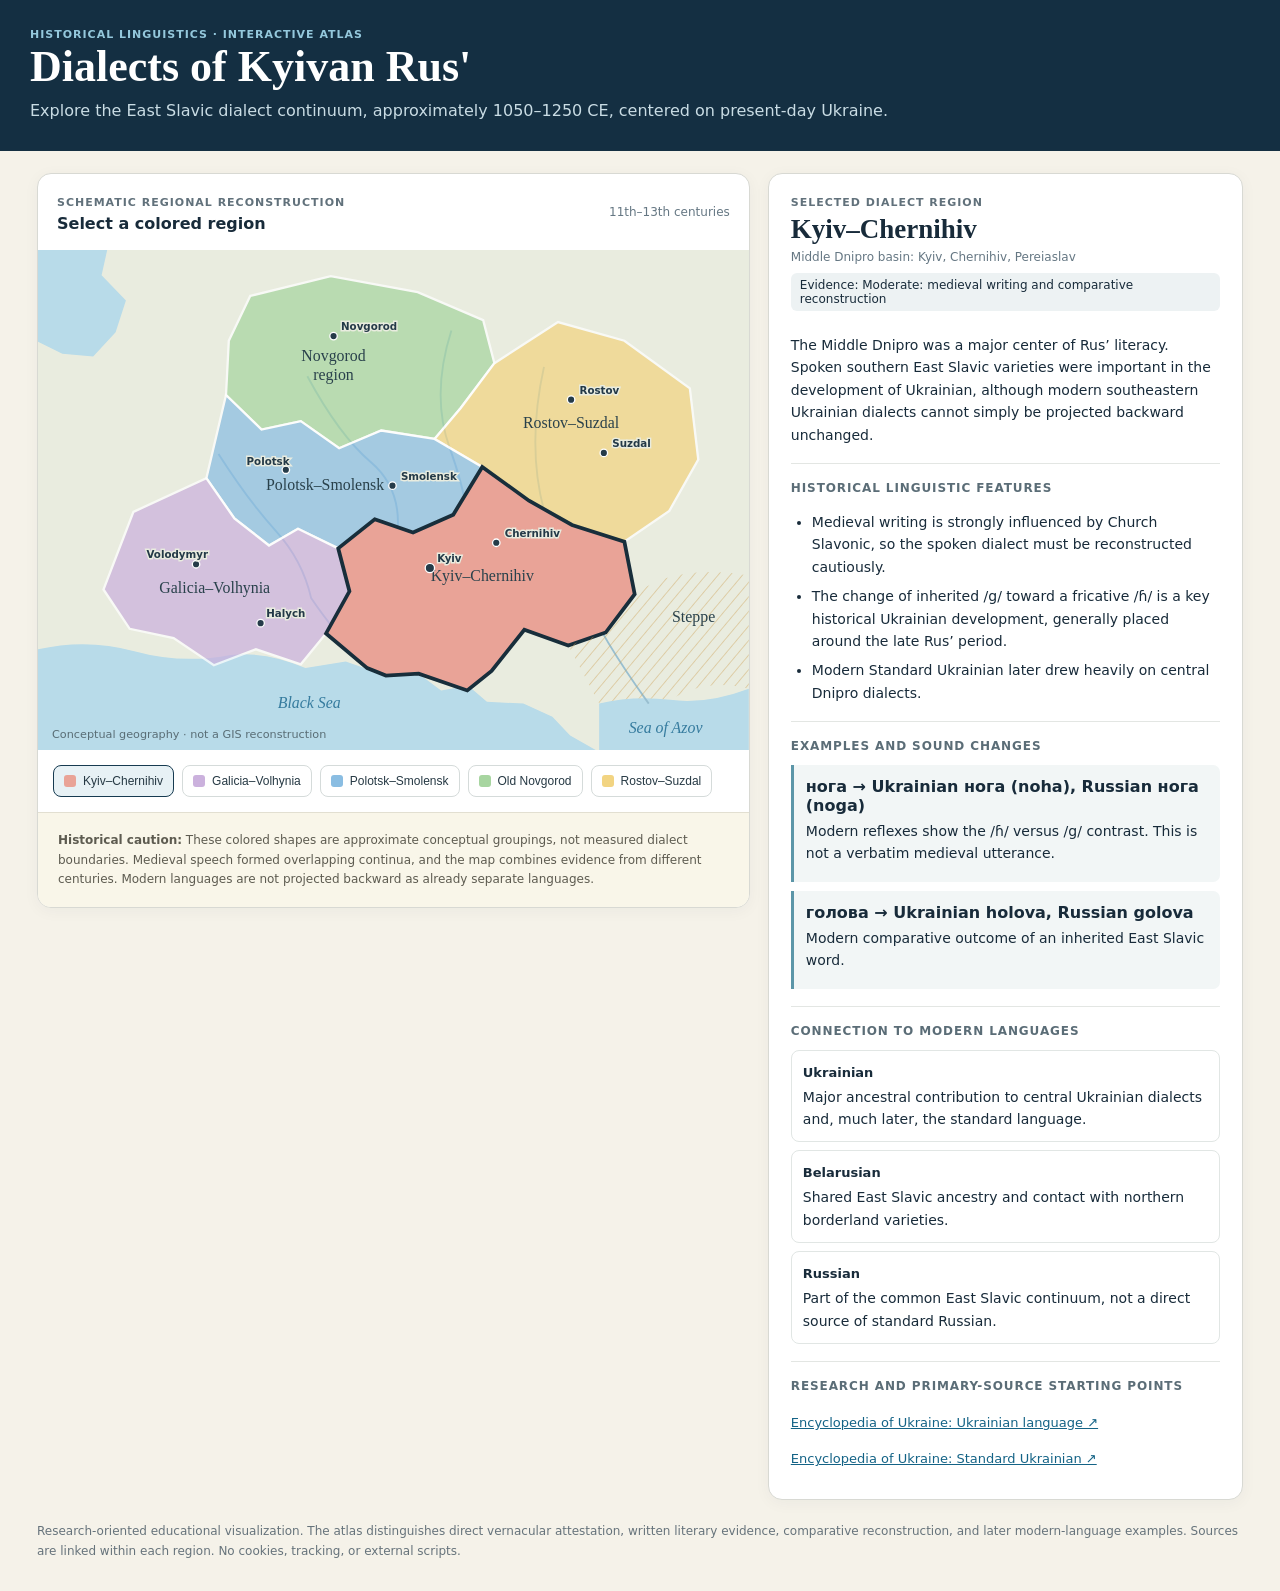
==== index.html @ 1294cedc "Add Kyivan Rus dialect atlas" ====
<!doctype html><html lang="en"><head><meta charset="utf-8"><meta name="viewport" content="width=device-width,initial-scale=1"><meta name="description" content="Interactive historical atlas of dialects in Kyivan Rus, with linguistic examples, modern-language connections, and research sources."><title>Dialects of Kyivan Rus | Interactive Atlas</title><style>
:root{font-family:Inter,system-ui,-apple-system,Segoe UI,sans-serif;color:#182b3a;background:#f5f2e9}*{box-sizing:border-box}body{margin:0}header{background:#142f42;color:#fff;padding:28px max(22px,calc((100vw - 1220px)/2))}h1{font-family:Georgia,serif;font-size:clamp(27px,4vw,44px);margin:0 0 7px}header p{color:#c9dce4;margin:0;line-height:1.5}main{max-width:1250px;margin:auto;padding:22px}.layout{display:grid;grid-template-columns:minmax(0,1.5fr) minmax(330px,1fr);gap:18px;align-items:start}.panel{background:#fff;border:1px solid #d8d9d3;border-radius:14px;overflow:hidden;box-shadow:0 3px 16px #1b35420b}.maptop{padding:17px 19px;display:flex;justify-content:space-between;align-items:center;gap:10px}.eyebrow{font-size:11px;font-weight:750;letter-spacing:.09em;text-transform:uppercase;color:#61717b}.maptop strong{display:block;margin-top:4px}svg{width:100%;height:auto;display:block;background:#e8ebdf}.region{stroke:#fff;stroke-width:2.5;cursor:pointer;transition:opacity .15s}.region:hover,.region:focus{stroke:#263d4c;stroke-width:4;outline:none}.region.selected{stroke:#182e3b;stroke-width:4}.city{fill:#253b49;stroke:#fff;stroke-width:1.4;pointer-events:none}.citylabel{fill:#233947;font-size:11px;font-weight:650;paint-order:stroke;stroke:#e9ecdf;stroke-width:3px;pointer-events:none}.maplabel{font-family:Georgia,serif;font-size:17px;text-anchor:middle;pointer-events:none;fill:#29414b}.legend{padding:15px;display:flex;flex-wrap:wrap;gap:8px}.legend button{border:1px solid #d5dbda;background:#fff;border-radius:8px;padding:8px 10px;cursor:pointer;display:flex;gap:7px;align-items:center;font-size:12px;color:#263944}.legend button.active{border-color:#173b51;background:#e7f1f5}.swatch{height:12px;width:12px;border-radius:3px;display:inline-block;flex:none}.detail{padding:22px}.detail h2{font-family:Georgia,serif;font-size:27px;margin:5px 0}.detail p,.detail li{line-height:1.6;font-size:14px}.detail ul{padding-left:21px}.detail li{margin:7px 0}.meta{font-size:12px;color:#657783}.pill{display:inline-block;background:#edf2f3;padding:5px 9px;border-radius:6px;font-size:12px;margin:9px 0}.section{border-top:1px solid #e3e6e3;padding-top:17px;margin-top:17px}.section h3{font-size:12px;letter-spacing:.075em;text-transform:uppercase;color:#5b6d77;margin:0 0 12px}.example{background:#f2f6f6;border-left:3px solid #5c96a8;border-radius:0 7px 7px 0;padding:12px;margin:9px 0}.example strong{display:block;font-size:16px}.example p{margin:5px 0}.example small{color:#647783;line-height:1.5;display:block}.lang{border:1px solid #e1e6e4;border-radius:8px;padding:11px;margin:8px 0}.lang strong{font-size:13px}.lang p{margin:5px 0 0}.sources a{display:block;color:#146386;font-size:13px;padding:9px 0;line-height:1.4}.disclaimer{padding:18px 20px;background:#f9f6e9;border-top:1px solid #e2dfd1;font-size:12px;line-height:1.6;color:#5d5b50}footer{max-width:1250px;margin:0 auto 30px;padding:0 22px;color:#66737b;font-size:12px;line-height:1.6}@media(max-width:850px){.layout{grid-template-columns:1fr}main{padding:12px}.detail{padding:18px}.maplabel{font-size:15px}}
</style></head><body><header><div class="eyebrow" style="color:#94c8dc">Historical linguistics · Interactive atlas</div><h1>Dialects of Kyivan Rus'</h1><p>Explore the East Slavic dialect continuum, approximately 1050–1250 CE, centered on present-day Ukraine.</p></header><main><div class="layout"><section class="panel"><div class="maptop"><div><span class="eyebrow">Schematic regional reconstruction</span><strong>Select a colored region</strong></div><span class="meta">11th–13th centuries</span></div><svg viewBox="0 0 760 535" aria-label="Schematic dialect map of eastern Europe" role="img"><defs><pattern id="steppe" width="10" height="10" patternUnits="userSpaceOnUse" patternTransform="rotate(40)"><path d="M0 0V10" stroke="#c99a49" stroke-width="2" opacity=".4"/></pattern></defs><path d="M0 0H760V535H0Z" fill="#e9ecdf"/><path d="M0 0L74 0 68 27 94 54 83 88 59 114 26 111 0 98Z" fill="#b8dbe9"/><path d="M0 427Q52 415 103 429T206 433Q244 429 286 447L329 440 372 455 407 453 431 471 460 466 480 483 519 485 550 499 569 519 597 535H0Z" fill="#b8dbe9"/><path d="M600 485Q637 476 676 481T760 469V535H600Z" fill="#b8dbe9"/><g fill="none" stroke="#99bfd0" stroke-width="2"><path d="M442 86Q420 155 440 211T460 299Q470 346 441 391T459 471"/><path d="M288 135Q322 198 356 227T384 306Q406 360 442 390"/><path d="M541 125Q522 211 542 282T585 371Q600 411 653 485"/><path d="M193 218Q225 268 254 300T292 372Q315 406 352 447"/></g><g id="regions"><path class="region" tabindex="0" role="button" aria-label="Novgorod dialect" data-id="nov" fill="#a7d5a0" d="M227 49L313 28 406 45 476 75 488 121 452 169 424 202 367 193 322 212 281 183 239 192 201 155 204 97Z"/><path class="region" tabindex="0" role="button" aria-label="Rostov-Suzdal dialects" data-id="north" fill="#f2d482" d="M488 121L556 77 627 97 697 148 706 224 675 279 627 312 571 294 525 268 475 232 424 202 452 169Z"/><path class="region" tabindex="0" role="button" aria-label="Polotsk-Smolensk dialects" data-id="west" fill="#8abde2" d="M201 155L239 192 281 183 322 212 367 193 424 202 475 232 444 283 401 302 360 288 321 319 278 298 247 316 210 287 180 244Z"/><path class="region" tabindex="0" role="button" aria-label="Galicia-Volhynia dialects" data-id="southwest" fill="#cbb1dd" d="M102 280L180 244 210 287 247 316 278 298 321 319 333 365 308 410 281 443 233 427 188 444 145 415 98 405 70 363Z"/><path class="region" tabindex="0" role="button" aria-label="Kyiv-Chernihiv dialects" data-id="south" fill="#e9a397" d="M360 288L401 302 444 283 475 232 525 268 571 294 627 312 638 368 607 409 567 423 520 406 485 450 459 471 407 453 372 455 352 447 308 410 333 365 321 319Z"/></g><path d="M638 368Q682 335 760 348V469Q714 457 676 481 637 476 600 485L567 423 607 409Z" fill="url(#steppe)" pointer-events="none"/><g class="maplabel"><text x="316" y="119">Novgorod</text><text x="316" y="139">region</text><text x="570" y="190">Rostov–Suzdal</text><text x="307" y="257">Polotsk–Smolensk</text><text x="189" y="367">Galicia–Volhynia</text><text x="475" y="354">Kyiv–Chernihiv</text><text x="701" y="398">Steppe</text><text x="290" y="490" fill="#357b9e" font-style="italic">Black Sea</text><text x="671" y="516" fill="#357b9e" font-style="italic">Sea of Azov</text></g><g><circle class="city" cx="316" cy="92" r="4"/><text class="citylabel" x="324" y="86">Novgorod</text><circle class="city" cx="570" cy="160" r="4"/><text class="citylabel" x="579" y="154">Rostov</text><circle class="city" cx="605" cy="217" r="4"/><text class="citylabel" x="614" y="211">Suzdal</text><circle class="city" cx="265" cy="235" r="4"/><text class="citylabel" x="223" y="230">Polotsk</text><circle class="city" cx="379" cy="252" r="4"/><text class="citylabel" x="388" y="246">Smolensk</text><circle class="city" cx="419" cy="340" r="5"/><text class="citylabel" x="427" y="334">Kyiv</text><circle class="city" cx="490" cy="313" r="4"/><text class="citylabel" x="499" y="307">Chernihiv</text><circle class="city" cx="169" cy="336" r="4"/><text class="citylabel" x="116" y="329">Volodymyr</text><circle class="city" cx="238" cy="399" r="4"/><text class="citylabel" x="244" y="392">Halych</text></g><text x="15" y="522" fill="#596d75" font-size="12">Conceptual geography · not a GIS reconstruction</text></svg><div class="legend" id="legend"></div><div class="disclaimer"><strong>Historical caution:</strong> These colored shapes are approximate conceptual groupings, not measured dialect boundaries. Medieval speech formed overlapping continua, and the map combines evidence from different centuries. Modern languages are not projected backward as already separate languages.</div></section><aside class="panel detail" id="detail" aria-live="polite"></aside></div></main><footer>Research-oriented educational visualization. The atlas distinguishes direct vernacular attestation, written literary evidence, comparative reconstruction, and later modern-language examples. Sources are linked within each region. No cookies, tracking, or external scripts.</footer><script>
const E='https://www.encyclopediaofukraine.com/display.asp?linkpath=pages%5CU%5CK%5CUkrainianlanguage.htm',S='https://www.encyclopediaofukraine.com/display.asp?linkpath=pages%5CS%5CT%5CStandardUkrainian.htm',C='https://ruscorpora.ru/en/corpus/birchbark';
const data={
south:{name:'Kyiv–Chernihiv',color:'#e9a397',area:'Middle Dnipro basin: Kyiv, Chernihiv, Pereiaslav',evidence:'Moderate: medieval writing and comparative reconstruction',summary:'The Middle Dnipro was a major center of Rus’ literacy. Spoken southern East Slavic varieties were important in the development of Ukrainian, although modern southeastern Ukrainian dialects cannot simply be projected backward unchanged.',features:['Medieval writing is strongly influenced by Church Slavonic, so the spoken dialect must be reconstructed cautiously.','The change of inherited /g/ toward a fricative /ɦ/ is a key historical Ukrainian development, generally placed around the late Rus’ period.','Modern Standard Ukrainian later drew heavily on central Dnipro dialects.'],examples:[['нога → Ukrainian нога (noha), Russian нога (noga)','Modern reflexes show the /ɦ/ versus /g/ contrast. This is not a verbatim medieval utterance.'],['голова → Ukrainian holova, Russian golova','Modern comparative outcome of an inherited East Slavic word.']],modern:['Major ancestral contribution to central Ukrainian dialects and, much later, the standard language.','Shared East Slavic ancestry and contact with northern borderland varieties.','Part of the common East Slavic continuum, not a direct source of standard Russian.'],sources:[['Encyclopedia of Ukraine: Ukrainian language',E],['Encyclopedia of Ukraine: Standard Ukrainian',S]]},
southwest:{name:'Galicia–Volhynia',color:'#cbb1dd',area:'Halych, Volodymyr, Lutsk and adjacent western lands',evidence:'Moderate: manuscript evidence and historical comparison',summary:'Western and southwestern East Slavic speech was varied, with contact across West Slavic and Carpathian areas. Galicia and Volhynia were not a single uniform dialect.',features:['Galician manuscript traditions preserve evidence of regional East Slavic writing.','Historical vowel developments, including reflexes of yat (ѣ), differed across East Slavic regions.','Later Ruthenian administrative traditions drew on western and southwestern East Slavic varieties.'],examples:[['хлѣбъ → Ukrainian хліб (khlib)','Compare Russian хлеб (khleb) and Belarusian хлеб (khleb). These are later outcomes, not recorded medieval pronunciations.'],['ѣ (yat) → different regional vowel reflexes','A comparative sound-history example; the medieval outcome cannot be assumed identical across this whole zone.']],modern:['Important in western and southwestern Ukrainian dialect history.','Later borderland contact and Ruthenian chancery traditions connect this area with Belarusian linguistic history.','Shared older East Slavic heritage, not a direct source of standard Russian.'],sources:[['Encyclopedia of Ukraine: Ukrainian language',E],['Encyclopedia of Ukraine: Standard Ukrainian',S]]},
west:{name:'Polotsk–Smolensk',color:'#8abde2',area:'Polotsk, Smolensk and surrounding western Rus’ territories',evidence:'Limited to moderate: written records and later comparative evidence',summary:'Western Rus’ was a transitional linguistic landscape. It contributed to later Belarusian and neighboring Russian dialect histories, but a clean proto-Belarusian frontier is not recoverable for 1100.',features:['Written traditions in Polotsk and Smolensk form part of western Rus’ cultural history.','Modern Belarusian akannye and dzekannye should not automatically be dated to the early Rus’ period.','Northern Ukrainian, Belarusian and western Russian varieties retained long-standing contact.'],examples:[['молоко → Belarusian малако (malako)','Illustrates modern Belarusian akannye. This is a later development, not proof of local speech in 1100.'],['день → Belarusian дзень (dzien)','Illustrates modern Belarusian dzekannye, not a securely attested early Rus’ form.']],modern:['Related to northern Ukrainian through shared history and contact.','Part of the ancestral western East Slavic continuum relevant to Belarusian.','Related to western Russian dialects and the broader East Slavic continuum.'],sources:[['Encyclopedia of Ukraine: Ukrainian language',E],['Encyclopedia of Ukraine: Standard Ukrainian',S]]},
nov:{name:'Old Novgorod',color:'#a7d5a0',area:'Novgorod and northwestern Rus’',evidence:'Strong: direct everyday birch-bark letters',summary:'Old Novgorod is especially valuable because hundreds of birch-bark documents preserve vernacular grammar and spelling. It was notably distinct from the literary written language.',features:['Distinctive masculine nominative singular -e instead of the -ъ found elsewhere in Slavic.','Evidence of the absence of the second palatalization of velars in important contexts.','Birch-bark letters preserve everyday local forms not reliably visible in formal chronicles.'],examples:[['Masculine nominative -e versus -ъ','A directly attested morphological distinction described in Old Novgorod dialect research.'],['Distinct treatment of velars k/g/x','Evidence relevant to the second Slavic palatalization, not an invented sample sentence.']],modern:['Shares deeper East Slavic inheritance, but is not a direct source of standard Ukrainian.','Shares deeper East Slavic inheritance, but is not a direct source of standard Belarusian.','Important to northern Russian dialect history; many distinctive features did not enter standard Russian.'],sources:[['National Corpus of the Russian Language: birch-bark letters',C],['Zalizniak, Old Novgorod dialect (bibliographic search)','https://scholar.google.com/scholar?q=Zalizniak+Old+Novgorod+dialect+birch+bark']]},
north:{name:'Rostov–Suzdal',color:'#f2d482',area:'Rostov, Suzdal, Vladimir and northeastern lands',evidence:'Moderate: writing and comparative dialect history',summary:'Northeastern East Slavic varieties were significant in the later formation of Russian dialects. This was a multilingual environment, including Finnic-speaking communities, and medieval speech was not modern Russian.',features:['Regional varieties developed over centuries through migration and dialect contact.','Finnic languages were present in parts of the northeastern region.','Modern standard Russian formed much later through written-language traditions and dialect mixing.'],examples:[['нога (noga) versus Ukrainian нога (noha)','Modern Russian /g/ compared with Ukrainian /ɦ/. Not an attested medieval Suzdal quotation.'],['молоко (moloko)','Modern Russian form; unstressed-vowel pronunciation varies by dialect and cannot be projected unchanged into the 12th century.']],modern:['Shared East Slavic inheritance, not a source of standard Ukrainian.','Shared East Slavic inheritance, not a source of standard Belarusian.','An important contributor to northeastern and central Russian dialect history.'],sources:[['Old East Slavic linguistic history: scholarly literature','https://scholar.google.com/scholar?q=Old+East+Slavic+dialectology+Rostov+Suzdal'],['Encyclopedia of Ukraine: Ukrainian language',E]]}}
let active='south';const order=['south','southwest','west','nov','north'];const escapeHTML=s=>String(s).replace(/[&<>"']/g,c=>({'&':'&amp;','<':'&lt;','>':'&gt;','"':'&quot;',"'":'&#39;'}[c]));function render(){document.querySelectorAll('.region').forEach(p=>{p.classList.toggle('selected',p.dataset.id===active);p.style.opacity=p.dataset.id===active?'1':'.72';p.setAttribute('aria-pressed',String(p.dataset.id===active))});document.getElementById('legend').innerHTML=order.map(id=>`<button data-pick="${id}" class="${id===active?'active':''}" aria-pressed="${id===active}"><span class="swatch" style="background:${data[id].color}"></span>${data[id].name}</button>`).join('');let x=data[active];document.getElementById('detail').innerHTML=`<div class="eyebrow">Selected dialect region</div><h2>${x.name}</h2><div class="meta">${x.area}</div><div class="pill">Evidence: ${x.evidence}</div><p>${x.summary}</p><div class="section"><h3>Historical linguistic features</h3><ul>${x.features.map(f=>`<li>${f}</li>`).join('')}</ul></div><div class="section"><h3>Examples and sound changes</h3>${x.examples.map(e=>`<div class="example"><strong>${e[0]}</strong><p>${e[1]}</p></div>`).join('')}</div><div class="section"><h3>Connection to modern languages</h3>${['Ukrainian','Belarusian','Russian'].map((l,i)=>`<div class="lang"><strong>${l}</strong><p>${x.modern[i]}</p></div>`).join('')}</div><div class="section sources"><h3>Research and primary-source starting points</h3>${x.sources.map(s=>`<a href="${s[1]}" target="_blank" rel="noopener noreferrer">${s[0]} ↗</a>`).join('')}</div>`}document.addEventListener('click',e=>{let p=e.target.closest('[data-pick],[data-id]');if(p){active=p.dataset.pick||p.dataset.id;render()}});document.addEventListener('keydown',e=>{if((e.key==='Enter'||e.key===' ')&&e.target.matches('.region')){e.preventDefault();active=e.target.dataset.id;render()}});render();
</script></body></html>
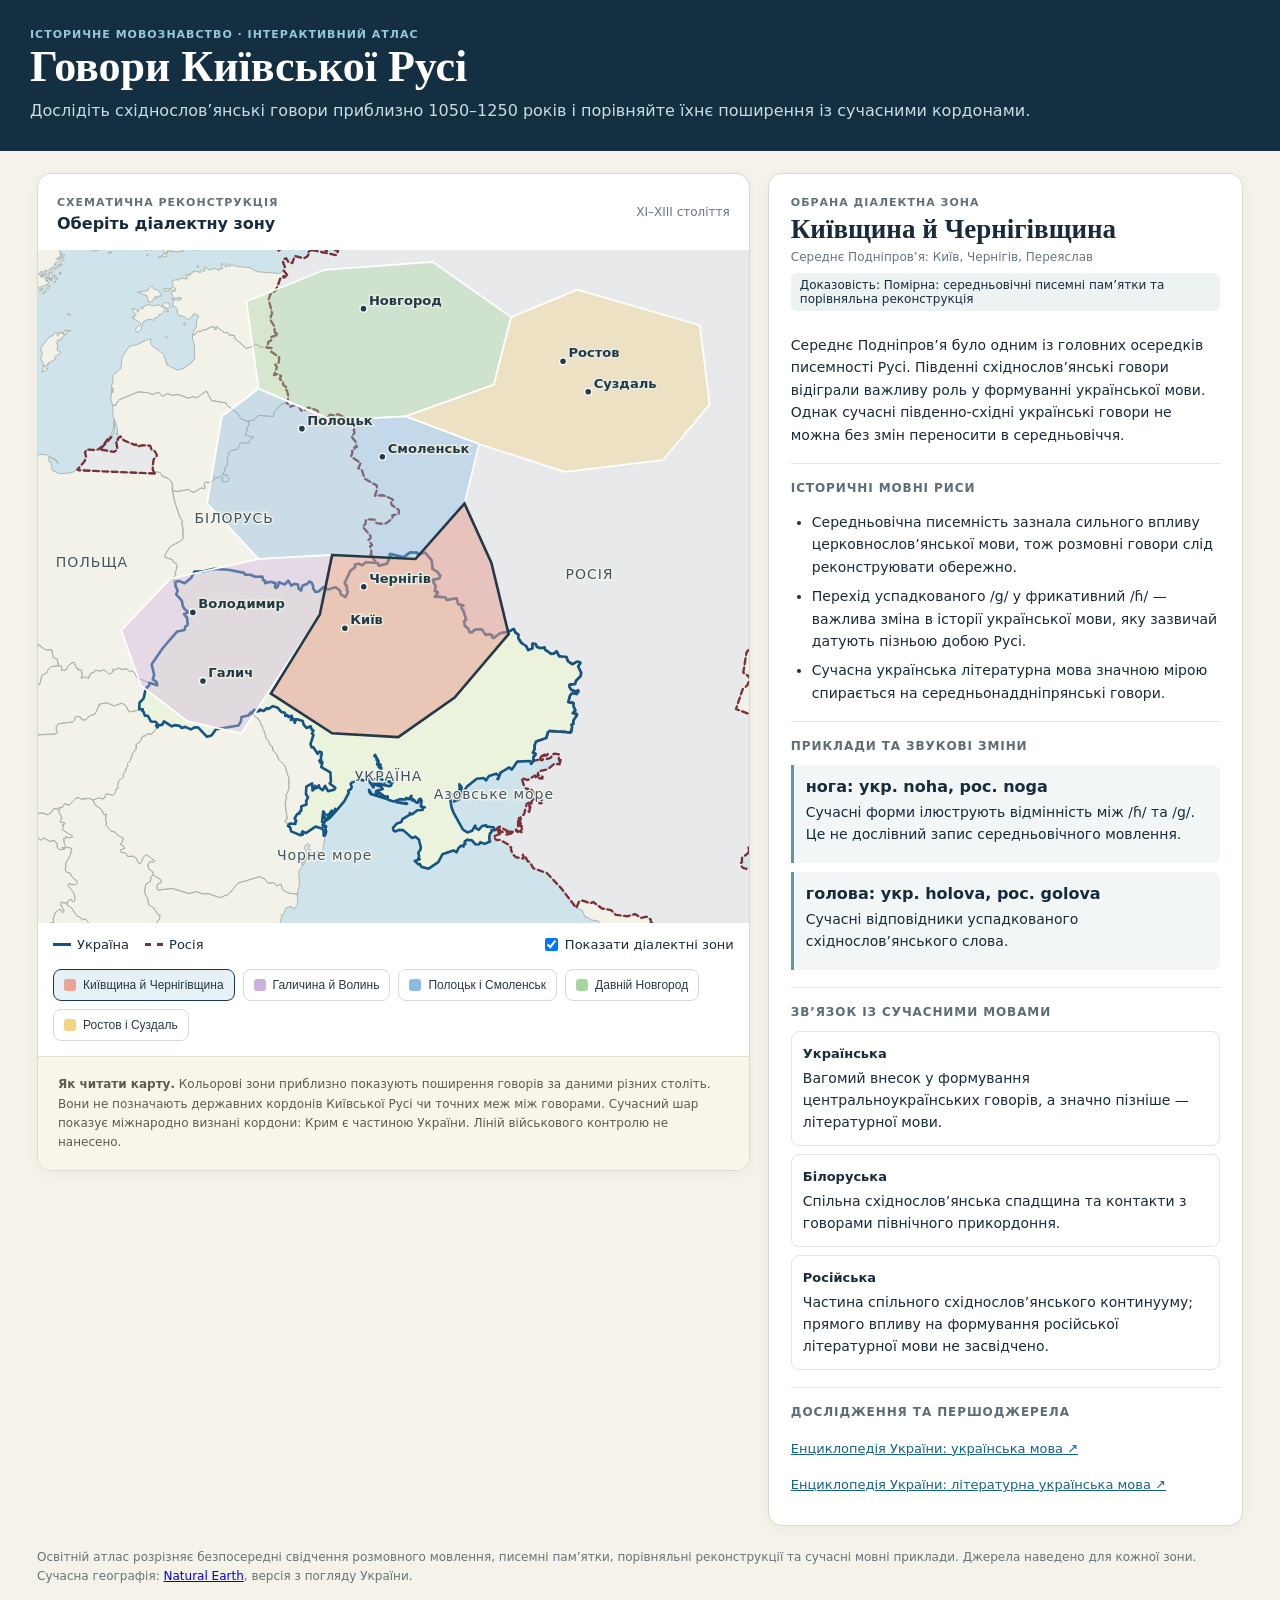
==== commit fb6cb811: "Translate atlas to Ukrainian and overlay modern borders" ====
--- a/index.html
+++ b/index.html
@@ -1,12 +1,72 @@
-<!doctype html><html lang="en"><head><meta charset="utf-8"><meta name="viewport" content="width=device-width,initial-scale=1"><meta name="description" content="Interactive historical atlas of dialects in Kyivan Rus, with linguistic examples, modern-language connections, and research sources."><title>Dialects of Kyivan Rus | Interactive Atlas</title><style>
+<!doctype html><html lang="uk"><head><meta charset="utf-8"><meta name="viewport" content="width=device-width,initial-scale=1"><meta name="description" content="Інтерактивний атлас говорів Київської Русі з мовними прикладами, сучасними кордонами та джерелами."><title>Говори Київської Русі | Інтерактивний атлас</title><style>
 :root{font-family:Inter,system-ui,-apple-system,Segoe UI,sans-serif;color:#182b3a;background:#f5f2e9}*{box-sizing:border-box}body{margin:0}header{background:#142f42;color:#fff;padding:28px max(22px,calc((100vw - 1220px)/2))}h1{font-family:Georgia,serif;font-size:clamp(27px,4vw,44px);margin:0 0 7px}header p{color:#c9dce4;margin:0;line-height:1.5}main{max-width:1250px;margin:auto;padding:22px}.layout{display:grid;grid-template-columns:minmax(0,1.5fr) minmax(330px,1fr);gap:18px;align-items:start}.panel{background:#fff;border:1px solid #d8d9d3;border-radius:14px;overflow:hidden;box-shadow:0 3px 16px #1b35420b}.maptop{padding:17px 19px;display:flex;justify-content:space-between;align-items:center;gap:10px}.eyebrow{font-size:11px;font-weight:750;letter-spacing:.09em;text-transform:uppercase;color:#61717b}.maptop strong{display:block;margin-top:4px}svg{width:100%;height:auto;display:block;background:#e8ebdf}.region{stroke:#fff;stroke-width:2.5;cursor:pointer;transition:opacity .15s}.region:hover,.region:focus{stroke:#263d4c;stroke-width:4;outline:none}.region.selected{stroke:#182e3b;stroke-width:4}.city{fill:#253b49;stroke:#fff;stroke-width:1.4;pointer-events:none}.citylabel{fill:#233947;font-size:11px;font-weight:650;paint-order:stroke;stroke:#e9ecdf;stroke-width:3px;pointer-events:none}.maplabel{font-family:Georgia,serif;font-size:17px;text-anchor:middle;pointer-events:none;fill:#29414b}.legend{padding:15px;display:flex;flex-wrap:wrap;gap:8px}.legend button{border:1px solid #d5dbda;background:#fff;border-radius:8px;padding:8px 10px;cursor:pointer;display:flex;gap:7px;align-items:center;font-size:12px;color:#263944}.legend button.active{border-color:#173b51;background:#e7f1f5}.swatch{height:12px;width:12px;border-radius:3px;display:inline-block;flex:none}.detail{padding:22px}.detail h2{font-family:Georgia,serif;font-size:27px;margin:5px 0}.detail p,.detail li{line-height:1.6;font-size:14px}.detail ul{padding-left:21px}.detail li{margin:7px 0}.meta{font-size:12px;color:#657783}.pill{display:inline-block;background:#edf2f3;padding:5px 9px;border-radius:6px;font-size:12px;margin:9px 0}.section{border-top:1px solid #e3e6e3;padding-top:17px;margin-top:17px}.section h3{font-size:12px;letter-spacing:.075em;text-transform:uppercase;color:#5b6d77;margin:0 0 12px}.example{background:#f2f6f6;border-left:3px solid #5c96a8;border-radius:0 7px 7px 0;padding:12px;margin:9px 0}.example strong{display:block;font-size:16px}.example p{margin:5px 0}.example small{color:#647783;line-height:1.5;display:block}.lang{border:1px solid #e1e6e4;border-radius:8px;padding:11px;margin:8px 0}.lang strong{font-size:13px}.lang p{margin:5px 0 0}.sources a{display:block;color:#146386;font-size:13px;padding:9px 0;line-height:1.4}.disclaimer{padding:18px 20px;background:#f9f6e9;border-top:1px solid #e2dfd1;font-size:12px;line-height:1.6;color:#5d5b50}footer{max-width:1250px;margin:0 auto 30px;padding:0 22px;color:#66737b;font-size:12px;line-height:1.6}@media(max-width:850px){.layout{grid-template-columns:1fr}main{padding:12px}.detail{padding:18px}.maplabel{font-size:15px}}
-</style></head><body><header><div class="eyebrow" style="color:#94c8dc">Historical linguistics · Interactive atlas</div><h1>Dialects of Kyivan Rus'</h1><p>Explore the East Slavic dialect continuum, approximately 1050–1250 CE, centered on present-day Ukraine.</p></header><main><div class="layout"><section class="panel"><div class="maptop"><div><span class="eyebrow">Schematic regional reconstruction</span><strong>Select a colored region</strong></div><span class="meta">11th–13th centuries</span></div><svg viewBox="0 0 760 535" aria-label="Schematic dialect map of eastern Europe" role="img"><defs><pattern id="steppe" width="10" height="10" patternUnits="userSpaceOnUse" patternTransform="rotate(40)"><path d="M0 0V10" stroke="#c99a49" stroke-width="2" opacity=".4"/></pattern></defs><path d="M0 0H760V535H0Z" fill="#e9ecdf"/><path d="M0 0L74 0 68 27 94 54 83 88 59 114 26 111 0 98Z" fill="#b8dbe9"/><path d="M0 427Q52 415 103 429T206 433Q244 429 286 447L329 440 372 455 407 453 431 471 460 466 480 483 519 485 550 499 569 519 597 535H0Z" fill="#b8dbe9"/><path d="M600 485Q637 476 676 481T760 469V535H600Z" fill="#b8dbe9"/><g fill="none" stroke="#99bfd0" stroke-width="2"><path d="M442 86Q420 155 440 211T460 299Q470 346 441 391T459 471"/><path d="M288 135Q322 198 356 227T384 306Q406 360 442 390"/><path d="M541 125Q522 211 542 282T585 371Q600 411 653 485"/><path d="M193 218Q225 268 254 300T292 372Q315 406 352 447"/></g><g id="regions"><path class="region" tabindex="0" role="button" aria-label="Novgorod dialect" data-id="nov" fill="#a7d5a0" d="M227 49L313 28 406 45 476 75 488 121 452 169 424 202 367 193 322 212 281 183 239 192 201 155 204 97Z"/><path class="region" tabindex="0" role="button" aria-label="Rostov-Suzdal dialects" data-id="north" fill="#f2d482" d="M488 121L556 77 627 97 697 148 706 224 675 279 627 312 571 294 525 268 475 232 424 202 452 169Z"/><path class="region" tabindex="0" role="button" aria-label="Polotsk-Smolensk dialects" data-id="west" fill="#8abde2" d="M201 155L239 192 281 183 322 212 367 193 424 202 475 232 444 283 401 302 360 288 321 319 278 298 247 316 210 287 180 244Z"/><path class="region" tabindex="0" role="button" aria-label="Galicia-Volhynia dialects" data-id="southwest" fill="#cbb1dd" d="M102 280L180 244 210 287 247 316 278 298 321 319 333 365 308 410 281 443 233 427 188 444 145 415 98 405 70 363Z"/><path class="region" tabindex="0" role="button" aria-label="Kyiv-Chernihiv dialects" data-id="south" fill="#e9a397" d="M360 288L401 302 444 283 475 232 525 268 571 294 627 312 638 368 607 409 567 423 520 406 485 450 459 471 407 453 372 455 352 447 308 410 333 365 321 319Z"/></g><path d="M638 368Q682 335 760 348V469Q714 457 676 481 637 476 600 485L567 423 607 409Z" fill="url(#steppe)" pointer-events="none"/><g class="maplabel"><text x="316" y="119">Novgorod</text><text x="316" y="139">region</text><text x="570" y="190">Rostov–Suzdal</text><text x="307" y="257">Polotsk–Smolensk</text><text x="189" y="367">Galicia–Volhynia</text><text x="475" y="354">Kyiv–Chernihiv</text><text x="701" y="398">Steppe</text><text x="290" y="490" fill="#357b9e" font-style="italic">Black Sea</text><text x="671" y="516" fill="#357b9e" font-style="italic">Sea of Azov</text></g><g><circle class="city" cx="316" cy="92" r="4"/><text class="citylabel" x="324" y="86">Novgorod</text><circle class="city" cx="570" cy="160" r="4"/><text class="citylabel" x="579" y="154">Rostov</text><circle class="city" cx="605" cy="217" r="4"/><text class="citylabel" x="614" y="211">Suzdal</text><circle class="city" cx="265" cy="235" r="4"/><text class="citylabel" x="223" y="230">Polotsk</text><circle class="city" cx="379" cy="252" r="4"/><text class="citylabel" x="388" y="246">Smolensk</text><circle class="city" cx="419" cy="340" r="5"/><text class="citylabel" x="427" y="334">Kyiv</text><circle class="city" cx="490" cy="313" r="4"/><text class="citylabel" x="499" y="307">Chernihiv</text><circle class="city" cx="169" cy="336" r="4"/><text class="citylabel" x="116" y="329">Volodymyr</text><circle class="city" cx="238" cy="399" r="4"/><text class="citylabel" x="244" y="392">Halych</text></g><text x="15" y="522" fill="#596d75" font-size="12">Conceptual geography · not a GIS reconstruction</text></svg><div class="legend" id="legend"></div><div class="disclaimer"><strong>Historical caution:</strong> These colored shapes are approximate conceptual groupings, not measured dialect boundaries. Medieval speech formed overlapping continua, and the map combines evidence from different centuries. Modern languages are not projected backward as already separate languages.</div></section><aside class="panel detail" id="detail" aria-live="polite"></aside></div></main><footer>Research-oriented educational visualization. The atlas distinguishes direct vernacular attestation, written literary evidence, comparative reconstruction, and later modern-language examples. Sources are linked within each region. No cookies, tracking, or external scripts.</footer><script>
+
+#borders{fill:none;stroke-linejoin:round;stroke-linecap:round}.neighbor{stroke:#a9b2ad;stroke-width:1}.ukr{stroke:#145583;stroke-width:2.8}.rus{stroke:#7a3037;stroke-width:2.5;stroke-dasharray:6 4}#regions .region{fill-opacity:.39;stroke:#fff;stroke-width:1.8}#regions .region:hover,#regions .region:focus-visible,#regions .region.selected{stroke:#233947;stroke-width:2.8;fill-opacity:.55}#regions.layer-off{display:none}.countrylabel{font-size:15px;letter-spacing:1px;fill:#415560;paint-order:stroke;stroke:#f5f5ed;stroke-width:3;pointer-events:none;text-anchor:middle}.citylabel{font-size:14px}.compare{padding:12px 15px 0;display:flex;gap:8px 16px;align-items:center;flex-wrap:wrap;font-size:13px}.compare label{margin-inline-start:auto;display:flex;align-items:center;gap:4px}.key{display:inline-flex;align-items:center;gap:6px}.key::before{content:'';width:18px;border-top:3px solid #145583}.key.rus::before{border-top:3px dashed #7a3037}@media(max-width:480px){.compare label{margin-inline-start:0}.citylabel{font-size:18px}.countrylabel{font-size:18px}}
+</style></head><body><header><div class="eyebrow" style="color:#94c8dc">Історичне мовознавство · Інтерактивний атлас</div><h1>Говори Київської Русі</h1><p>Дослідіть східнослов’янські говори приблизно 1050–1250 років і порівняйте їхнє поширення із сучасними кордонами.</p></header><main><div class="layout"><section class="panel"><div class="maptop"><div><span class="eyebrow">Схематична реконструкція</span><strong>Оберіть діалектну зону</strong></div><span class="meta">XI–XIII століття</span></div><svg viewBox="0 0 760 720" role="group" aria-label="Карта говорів Русі та сучасних кордонів Східної Європи">
+<rect width="760" height="720" fill="#cfe3eb"/>
+<g aria-hidden="true">
+<path fill="#ecf3dd" fill-rule="evenodd" d="M363.2,334.6L364.5,337.6L373.0,335.4L376.5,328.4L376.2,325.2L377.2,325.0L390.7,328.6L397.9,323.3L405.7,323.7L406.5,326.6L411.1,323.8L414.2,323.8L421.0,332.1L421.8,340.9L427.0,344.2L430.1,348.2L429.2,351.2L421.6,352.9L425.2,359.4L424.2,364.5L427.2,365.6L427.4,367.0L424.2,370.6L435.3,371.3L437.0,374.1L447.6,372.4L449.3,378.7L454.8,380.1L452.8,381.5L453.0,383.5L454.5,384.7L457.8,395.2L455.4,397.2L456.7,402.3L459.7,404.5L461.5,408.6L463.8,408.9L467.5,405.6L474.5,405.7L478.8,411.6L482.5,410.6L485.8,412.2L485.7,414.2L487.3,414.9L494.0,409.8L503.1,408.2L508.8,405.2L510.5,409.1L513.6,411.2L513.6,415.2L517.0,420.2L521.9,423.4L524.1,427.8L528.5,426.0L528.7,421.0L532.0,421.0L533.5,424.4L537.2,425.7L541.6,425.0L542.1,427.2L548.7,431.9L551.6,431.6L554.4,428.9L557.2,434.4L565.0,435.2L566.7,439.9L571.4,442.9L576.5,440.1L579.6,440.9L579.9,442.2L577.5,445.3L580.7,451.8L580.3,455.5L575.3,460.6L574.4,463.9L568.6,464.7L568.0,467.1L570.2,470.3L575.3,472.1L577.5,470.7L577.9,472.2L575.9,474.8L570.8,474.0L568.8,476.6L566.9,483.4L572.8,484.7L572.5,487.8L574.6,492.3L571.7,495.2L576.0,495.9L576.3,497.5L572.4,503.2L572.4,506.7L570.3,507.6L571.2,509.9L569.6,516.0L547.1,514.1L545.0,515.9L543.4,521.9L532.5,525.5L531.0,529.7L530.9,533.9L529.1,537.8L531.8,538.4L532.0,539.7L529.5,542.4L529.8,546.2L527.9,549.0L527.0,549.5L527.5,547.4L526.0,546.4L512.3,547.1L506.7,555.6L503.9,553.3L494.1,559.0L494.3,560.0L491.9,565.9L491.2,565.4L491.9,565.7L492.8,562.2L490.0,559.9L482.2,562.3L479.0,567.2L476.7,564.6L469.1,565.3L458.4,574.0L449.8,587.5L445.0,589.6L446.7,586.9L450.8,585.2L454.5,578.7L454.6,577.7L452.5,578.1L453.0,574.4L450.5,571.2L451.0,576.2L448.4,580.3L446.3,582.3L442.7,582.3L440.6,585.9L442.2,596.1L444.4,601.9L454.2,619.6L459.1,622.8L464.3,620.9L467.4,615.4L467.9,617.8L471.4,619.9L474.8,615.9L479.2,615.1L479.6,616.5L487.0,617.2L488.5,620.4L484.9,620.6L484.6,622.9L483.2,623.8L482.4,629.0L483.3,632.4L477.6,635.0L473.0,633.2L471.6,635.4L467.7,635.6L464.0,631.3L458.8,630.5L456.2,632.6L456.9,635.1L455.3,635.4L455.1,637.7L452.2,637.0L449.6,639.5L447.6,644.0L444.3,642.0L432.4,646.2L428.0,654.5L417.7,661.5L410.0,659.6L408.3,656.6L406.7,656.9L402.9,653.2L408.1,651.4L406.6,650.8L407.5,648.1L406.6,644.4L409.1,640.7L409.3,638.2L407.2,630.3L403.5,627.3L399.9,628.7L390.5,620.3L386.0,620.0L382.4,621.7L380.3,620.9L379.5,618.0L383.8,613.2L388.6,611.5L389.6,608.6L397.7,603.8L397.5,602.1L400.1,603.4L405.7,599.1L411.2,598.8L411.3,596.6L413.5,595.9L409.3,595.0L410.1,589.1L409.2,586.8L407.1,587.8L407.7,589.2L406.4,589.5L406.6,591.0L404.2,590.7L402.5,588.5L400.7,588.9L401.4,587.4L398.7,587.5L399.3,583.5L396.3,587.2L393.7,585.7L393.6,587.5L387.0,587.2L380.1,589.7L373.8,587.5L374.0,584.3L370.3,584.1L363.9,579.4L363.8,581.1L361.3,580.6L361.7,578.4L368.5,576.3L367.1,573.9L360.3,571.8L358.8,572.7L358.7,574.7L354.0,568.1L355.9,569.8L360.5,569.5L375.2,573.3L377.4,572.7L378.3,569.9L383.8,565.4L375.7,569.1L373.4,567.2L370.7,569.2L370.0,567.2L367.5,566.3L365.3,560.8L367.1,554.2L366.8,553.1L365.2,552.5L366.3,550.2L363.4,549.5L364.2,546.7L360.4,539.8L359.7,541.2L361.8,542.4L362.1,545.4L363.6,546.6L362.6,550.2L365.5,550.6L364.3,553.0L366.1,553.3L365.5,556.5L363.4,558.8L364.5,561.7L364.1,565.7L353.6,566.3L356.9,558.5L354.0,561.4L352.2,559.0L353.9,562.4L351.6,566.3L349.5,567.5L344.9,566.3L335.2,569.5L334.3,571.1L335.4,574.0L334.7,576.2L331.6,578.3L332.4,580.3L327.4,589.5L318.1,600.6L317.8,597.5L317.0,600.8L314.2,599.4L313.2,602.6L312.6,600.8L312.7,604.6L311.5,602.9L309.3,604.1L310.8,607.0L307.5,609.3L306.2,605.8L306.5,602.2L305.0,600.3L303.7,611.6L306.8,611.0L304.2,615.0L305.1,616.6L305.9,615.1L308.1,616.4L307.3,617.7L308.1,622.1L306.9,625.8L305.5,626.2L305.3,620.6L303.2,618.6L296.7,616.5L286.4,623.5L282.8,621.7L282.0,623.7L283.1,625.0L280.7,625.7L270.7,621.6L269.6,617.4L267.3,615.7L269.2,613.2L275.2,613.7L275.1,611.6L276.1,610.7L274.5,607.4L277.2,603.0L279.6,602.4L279.6,600.9L281.4,599.8L281.5,594.9L287.1,592.9L286.7,589.2L288.7,585.2L286.5,582.0L286.9,573.7L293.1,570.2L293.5,577.8L295.7,576.1L296.3,573.0L298.1,575.3L300.3,572.4L300.9,574.9L304.4,577.6L307.0,573.0L310.0,578.6L316.6,577.1L317.9,575.0L311.9,570.5L313.2,568.4L312.6,558.6L302.9,552.9L304.1,548.0L303.2,546.7L301.9,548.1L300.8,545.9L302.6,544.8L302.5,540.7L303.5,539.6L302.9,536.9L300.9,536.3L299.0,538.7L294.4,531.7L292.4,531.5L291.4,528.0L294.5,518.6L292.9,517.1L294.5,513.7L292.8,512.9L291.5,509.3L287.0,511.0L283.9,507.2L283.0,503.5L277.1,501.7L275.7,501.9L274.6,505.5L272.9,501.0L270.4,502.5L271.4,498.1L267.8,499.4L266.7,497.3L264.5,498.2L264.1,494.9L260.1,493.9L256.4,489.5L251.1,487.7L246.4,490.8L244.8,489.8L241.3,493.0L236.8,491.3L236.7,493.0L234.4,493.4L231.5,491.7L230.0,492.7L229.9,496.1L227.5,494.3L225.0,497.7L217.6,499.3L216.8,504.3L214.2,508.5L190.3,512.5L185.5,519.1L180.7,520.5L171.4,510.6L168.0,510.3L163.3,512.6L157.5,509.9L153.4,511.0L151.5,508.8L145.8,508.0L143.1,509.4L134.7,504.1L132.7,507.9L129.0,508.0L127.8,510.5L126.6,509.1L127.2,506.2L125.8,504.4L120.7,504.1L117.4,498.0L114.2,497.9L112.7,493.4L111.6,493.1L112.0,491.1L108.3,491.1L108.5,484.1L113.0,479.4L114.5,472.0L116.6,467.1L118.5,466.2L119.0,462.8L127.5,465.5L126.9,461.9L122.7,459.1L124.2,454.2L121.6,443.5L122.3,441.9L133.7,425.3L148.9,407.9L156.8,406.4L157.5,402.7L160.1,400.6L159.4,393.3L156.1,389.3L161.0,387.3L156.7,383.8L154.9,380.9L153.7,374.9L147.7,368.3L149.3,364.0L147.0,359.5L147.2,354.7L150.7,353.9L156.8,356.4L163.6,350.8L167.5,343.9L176.2,343.8L187.1,341.0L203.6,341.9L220.3,345.2L221.3,347.1L227.1,347.2L232.1,349.4L239.8,349.1L240.8,353.1L243.1,353.6L242.9,356.3L248.4,354.8L254.0,356.2L253.3,360.3L254.6,361.5L256.6,359.3L257.6,355.2L263.9,357.6L267.6,353.6L270.8,358.8L274.2,357.0L277.9,357.7L278.8,362.1L281.2,364.2L283.0,358.6L287.8,357.1L289.9,354.5L292.5,355.6L294.2,359.2L294.2,361.9L296.7,365.7L300.5,364.9L305.0,360.4L310.0,363.0L318.4,360.7L322.9,364.1L323.8,368.2L328.6,371.2L331.4,365.6L329.9,363.1L330.7,361.4L329.2,359.1L329.8,358.2L328.2,357.3L328.0,355.6L333.9,343.1L339.1,339.1L338.6,336.3L343.2,335.5L346.7,337.2L350.7,333.8L363.2,334.6ZM316.5,601.7L317.8,600.9L312.1,607.1L309.4,609.3L307.4,610.2L316.5,601.7ZM394.6,591.9L394.2,592.4L383.1,590.4L394.6,591.9ZM368.8,585.2L371.3,586.6L355.9,581.8L354.4,579.7L353.9,577.1L356.9,582.0L368.8,585.2Z"/>
+<path fill="#f3f2e9" fill-rule="evenodd" d="M145.0,353.3L145.7,349.2L147.5,346.9L146.6,345.5L148.8,339.1L147.7,335.2L144.5,333.6L143.8,331.1L136.0,328.6L135.4,326.6L141.3,317.2L153.8,310.4L155.2,307.4L154.9,296.3L153.6,293.6L154.5,290.0L152.0,286.2L146.5,270.6L143.8,256.7L147.5,258.4L161.7,255.9L164.0,258.6L167.1,258.9L174.7,254.4L178.4,255.2L177.7,250.2L178.8,248.4L185.3,248.5L187.6,246.7L188.9,243.2L193.1,243.6L195.5,241.5L198.0,244.3L196.6,244.7L197.0,248.0L203.4,247.5L204.1,244.1L201.7,240.5L197.3,240.5L199.5,236.3L200.0,232.6L202.9,230.0L202.3,221.6L203.8,220.0L204.0,217.3L206.3,214.4L213.3,213.1L216.6,205.8L225.4,206.6L226.9,202.6L230.6,200.2L221.4,197.9L223.9,192.3L223.6,189.9L225.3,187.7L225.8,182.6L231.2,181.9L235.4,176.7L251.4,178.1L252.8,172.7L260.2,164.8L265.0,162.8L270.2,167.6L272.3,165.7L278.1,165.7L281.3,171.7L283.8,172.1L289.1,168.4L298.6,171.6L299.9,173.4L298.3,174.5L297.3,178.4L300.9,182.9L306.2,179.1L309.4,179.1L312.1,176.1L317.3,177.0L319.7,175.4L326.8,178.2L327.1,179.8L329.9,181.3L330.1,183.6L332.7,184.1L333.9,186.6L337.7,186.3L338.6,190.9L337.6,192.6L338.5,195.3L335.3,199.7L339.6,204.9L340.8,210.8L338.4,210.7L338.5,213.7L335.8,214.8L336.1,217.0L334.7,220.8L345.1,227.8L342.4,233.3L346.2,235.1L349.2,244.4L362.2,251.9L362.6,255.7L360.2,262.8L369.1,262.2L378.5,266.2L379.7,267.8L377.4,269.6L378.2,272.7L385.8,277.9L385.7,282.3L378.8,283.7L379.5,284.8L378.0,287.8L370.0,293.0L361.6,291.7L360.5,288.6L356.8,287.6L350.6,288.8L350.2,292.7L347.2,295.9L355.4,305.5L355.6,308.1L353.3,309.9L357.2,315.6L355.1,317.1L356.6,323.0L355.6,325.6L359.0,328.2L358.6,330.3L360.7,332.5L360.7,334.6L350.7,333.8L346.7,337.2L343.2,335.5L338.6,336.3L339.1,339.1L333.9,343.1L328.0,355.6L328.2,357.3L329.8,358.2L329.2,359.1L330.7,361.4L329.9,363.1L331.4,365.6L328.9,371.1L323.8,368.2L322.9,364.1L318.4,360.7L310.0,363.0L305.0,360.4L300.5,364.9L296.7,365.7L294.2,361.9L294.2,359.2L292.5,355.6L289.9,354.5L287.8,357.1L283.0,358.6L281.2,364.2L278.8,362.1L277.9,357.7L274.2,357.0L270.8,358.8L267.6,353.6L263.9,357.6L257.6,355.2L256.6,359.3L254.6,361.5L253.3,360.3L254.0,356.2L248.4,354.8L242.9,356.3L243.1,353.6L240.8,353.1L239.8,349.1L232.1,349.4L227.1,347.2L221.3,347.1L220.3,345.2L203.6,341.9L187.1,341.0L176.2,343.8L167.5,343.9L163.6,350.8L156.8,356.4L150.7,353.9L147.5,354.5L146.6,355.6L146.9,359.3L145.0,353.3Z"/>
+<path fill="#f3f2e9" fill-rule="evenodd" d="M746.3,490.8L753.5,469.5L758.2,465.7L760.0,462.7L760.0,496.0L746.3,490.8ZM754.1,451.8L758.0,429.4L760.0,428.3L760.0,456.7L754.1,451.8Z"/>
+<path fill="#f3f2e9" fill-rule="evenodd" d="M225.5,186.8L223.6,189.9L223.9,192.3L221.4,197.9L230.6,200.2L226.9,202.6L225.4,206.6L216.6,205.8L213.3,213.1L206.3,214.4L204.0,217.3L203.8,220.0L202.3,221.6L202.9,230.0L200.0,232.6L199.5,236.3L197.3,240.5L201.7,240.5L204.1,244.1L203.4,247.5L197.0,248.0L196.6,244.7L198.0,244.3L195.5,241.5L193.1,243.6L188.9,243.2L187.6,246.7L185.3,248.5L178.8,248.4L177.7,250.2L178.8,253.3L177.9,255.4L174.7,254.4L167.1,258.9L164.0,258.6L161.7,255.9L147.5,258.4L143.8,256.7L143.5,249.4L140.3,244.9L132.3,241.6L132.1,239.7L130.1,238.0L126.8,237.1L124.9,239.0L123.4,236.4L122.5,233.3L123.2,225.3L127.1,219.7L126.4,216.6L121.4,213.5L119.6,208.9L111.4,208.8L106.8,210.6L104.9,207.8L103.3,208.4L91.8,203.5L88.4,199.5L85.6,201.2L86.3,199.2L85.4,196.1L83.4,197.1L85.1,194.1L84.5,189.7L82.5,183.0L80.2,178.3L80.0,166.3L83.6,165.8L84.6,162.5L87.2,159.9L107.3,151.7L118.2,152.6L122.3,154.6L129.1,152.0L132.7,156.5L138.6,153.6L143.7,155.4L149.6,154.4L160.9,158.5L165.6,156.8L169.9,158.0L180.1,150.7L185.4,161.0L200.8,163.4L201.7,165.7L214.3,175.8L217.0,180.3L225.2,183.5L225.5,186.8ZM76.6,199.8L80.8,190.7L80.9,181.2L82.1,184.0L81.4,193.9L78.3,200.2L76.6,199.8Z"/>
+<path fill="#e7e9eb" fill-rule="evenodd" d="M758.9,428.4L757.4,431.1L754.1,451.8L759.5,455.5L760.0,456.9L760.0,461.8L758.2,465.7L753.5,469.5L746.3,490.8L760.0,496.0L760.0,639.6L759.7,638.9L760.0,640.8L760.0,643.1L759.0,645.2L752.7,649.9L752.7,654.4L751.6,655.3L752.2,658.7L753.7,660.7L760.0,662.2L760.0,720.0L656.9,720.0L655.1,718.2L655.2,715.8L650.7,712.9L645.1,714.2L638.3,710.0L630.1,712.4L617.9,710.9L612.7,705.8L603.1,704.1L593.6,697.2L590.2,698.6L582.7,695.6L578.5,696.7L575.6,703.4L559.0,682.0L544.0,666.1L529.8,661.2L525.6,654.0L523.7,653.7L520.9,648.4L518.3,646.7L519.5,649.3L518.9,650.7L511.0,649.3L507.7,646.0L505.6,640.9L506.0,639.1L503.0,635.7L493.7,630.7L490.1,630.9L486.9,627.1L496.9,623.3L496.5,621.7L492.4,622.9L491.6,620.3L492.8,622.1L493.9,619.7L492.2,618.9L489.2,621.5L490.2,618.7L493.6,616.5L501.6,621.1L500.0,625.2L506.3,623.8L502.1,621.5L507.9,622.3L511.5,619.7L511.2,621.2L513.7,621.3L512.8,622.6L513.4,623.0L514.6,621.2L517.0,622.5L516.3,620.9L517.8,618.3L516.7,618.8L516.4,615.9L517.4,616.2L515.9,614.8L516.3,611.5L514.6,609.5L515.3,611.3L514.7,616.0L514.2,617.6L513.3,617.0L513.5,608.4L514.3,607.0L514.0,608.1L516.4,609.0L515.4,607.0L519.7,603.4L522.6,592.1L526.7,590.5L525.0,591.9L526.1,591.9L525.2,594.6L526.2,595.2L524.2,600.0L525.2,600.7L528.5,587.8L530.7,586.9L535.3,591.3L538.8,591.6L539.1,588.5L532.0,583.7L527.4,577.0L523.6,576.0L524.6,577.3L524.0,577.9L521.6,575.5L519.6,572.8L517.1,564.6L523.7,566.8L531.3,561.9L532.4,564.3L539.2,565.3L539.5,563.5L537.6,561.9L535.4,561.4L534.0,562.9L535.0,557.6L545.2,555.1L552.3,549.2L557.7,550.0L558.3,547.0L560.5,545.7L559.0,545.2L557.7,546.9L556.9,544.3L557.3,539.5L552.7,538.5L548.9,539.9L548.7,542.6L546.3,543.7L538.6,544.8L539.0,545.7L536.7,544.6L538.8,541.3L544.5,540.2L545.4,538.4L538.6,540.9L535.4,544.9L529.8,546.2L529.5,542.4L532.0,538.9L529.1,537.2L530.9,533.9L531.0,529.7L532.5,525.5L543.4,521.9L545.9,514.7L570.2,515.3L571.2,509.9L570.3,507.6L572.4,506.7L572.4,503.2L576.4,496.7L571.7,495.2L574.6,492.3L572.5,487.8L573.1,486.6L572.2,483.9L566.9,483.4L568.8,476.6L570.8,474.0L575.9,474.8L578.0,471.4L576.8,470.6L575.3,472.1L570.2,470.3L568.0,467.1L568.2,465.0L574.4,463.9L575.3,460.6L580.3,455.5L580.7,451.8L577.5,445.3L580.0,441.3L576.5,440.1L571.4,442.9L566.7,439.9L565.0,435.2L557.2,434.4L554.4,428.9L551.6,431.6L548.7,431.9L542.1,427.2L541.6,425.0L537.2,425.7L533.5,424.4L532.0,421.0L528.7,421.0L528.5,426.0L524.1,427.8L521.9,423.4L517.0,420.2L513.6,415.2L513.6,411.2L510.5,409.1L508.8,405.2L503.1,408.2L494.0,409.8L487.3,414.9L485.7,414.2L485.8,412.2L482.5,410.6L478.8,411.6L474.5,405.7L467.5,405.6L463.8,408.9L461.5,408.6L459.7,404.5L456.7,402.3L455.4,397.2L457.8,395.2L454.5,384.7L453.0,383.5L452.8,381.5L454.8,380.1L449.3,378.7L447.6,372.4L437.0,374.1L435.3,371.3L424.2,370.6L427.4,367.0L427.2,365.6L424.2,364.5L425.2,359.4L421.6,352.9L429.2,351.2L430.1,348.2L427.0,344.2L421.8,340.9L421.0,332.1L414.2,323.8L411.1,323.8L406.5,326.6L405.7,323.7L397.9,323.3L390.7,328.6L377.2,325.0L376.2,325.2L376.5,328.4L373.0,335.4L364.5,337.6L363.2,334.6L360.7,334.6L360.7,332.5L358.6,330.3L359.0,328.2L355.6,325.6L356.6,323.0L355.1,317.1L357.2,315.6L353.3,309.9L355.6,308.1L355.4,305.5L347.2,295.9L350.2,292.7L350.6,288.8L351.6,288.0L360.0,288.3L361.6,291.7L365.1,292.7L372.2,292.3L378.0,287.8L379.5,284.8L378.8,283.7L385.7,282.3L385.8,277.9L378.2,272.7L377.4,269.6L379.7,267.8L378.5,266.2L369.1,262.2L360.2,262.8L362.6,255.7L362.2,251.9L349.2,244.4L346.2,235.1L342.4,233.3L345.1,227.8L334.7,220.8L336.1,217.0L335.8,214.8L338.5,213.7L338.4,210.7L340.8,210.8L339.6,204.9L335.3,199.7L338.5,195.3L337.6,192.6L338.6,190.9L338.4,187.6L336.7,185.9L333.9,186.6L332.7,184.1L330.1,183.6L329.9,181.3L327.1,179.8L326.8,178.2L320.2,175.5L317.3,177.0L312.1,176.1L309.4,179.1L306.2,179.1L300.9,182.9L297.5,179.3L298.3,174.5L299.9,173.4L298.2,171.4L289.1,168.4L283.8,172.1L281.3,171.7L278.3,165.9L276.2,165.3L269.7,167.4L266.0,163.4L267.8,157.9L266.4,150.9L264.5,148.2L265.5,146.7L262.4,144.5L261.6,140.3L258.5,138.0L259.8,134.7L256.5,132.5L252.3,133.7L255.5,125.3L253.7,122.7L257.5,120.3L257.9,114.7L249.3,108.8L249.7,104.7L245.1,104.7L244.5,102.4L245.9,101.5L246.1,98.3L249.2,96.8L249.0,94.3L250.4,93.4L249.6,92.9L256.8,90.6L253.3,88.2L252.4,81.0L248.8,75.3L248.8,71.2L250.4,68.0L246.6,52.7L248.4,47.6L254.6,42.7L259.0,30.7L264.6,28.8L262.1,28.2L266.8,27.3L262.6,21.9L264.0,17.9L262.1,13.5L262.3,10.2L265.3,8.8L267.9,13.1L271.9,14.1L274.5,6.3L283.9,9.0L287.7,7.1L289.2,4.8L287.8,3.0L292.3,0.0L293.0,0.0L318.7,5.6L320.9,1.1L317.4,0.0L760.0,0.0L760.0,427.9L758.9,428.4ZM44.0,235.6L42.2,234.8L49.8,225.9L51.4,221.4L50.3,216.4L51.8,213.3L62.0,214.0L65.1,212.8L69.0,209.7L76.6,199.8L78.3,200.3L66.3,213.3L81.0,215.9L85.0,213.4L83.4,203.2L85.4,203.1L85.6,201.2L88.4,199.5L91.8,203.5L103.3,208.4L104.9,207.8L106.1,210.3L111.4,208.8L120.0,209.3L121.4,213.5L124.5,214.7L127.0,218.9L126.7,221.1L123.8,223.5L122.7,230.0L122.7,234.9L124.9,239.0L44.0,235.6ZM308.9,1.1L307.2,0.0L307.9,0.0L308.9,1.1ZM257.4,0.7L256.9,0.0L256.9,0.0L258.4,0.0L257.4,0.7Z"/>
+<path fill="#f3f2e9" fill-rule="evenodd" d="M0.8,423.4L0.1,421.5L7.7,427.4L14.7,427.5L16.2,435.6L20.7,437.6L21.8,444.3L14.0,445.5L10.2,449.4L10.1,451.4L4.2,454.9L2.0,463.9L0.0,464.6L0.0,423.6L0.8,423.4Z"/>
+<path fill="#f3f2e9" fill-rule="evenodd" d="M169.4,81.6L169.6,74.1L171.6,72.5L171.7,70.6L166.7,67.9L163.6,72.8L160.2,74.5L156.7,71.2L150.5,70.2L148.8,66.3L148.8,62.5L145.7,60.0L144.2,60.9L144.1,55.2L145.4,54.7L145.0,53.0L152.1,53.8L151.6,51.8L153.9,52.0L151.6,50.8L142.3,52.3L144.8,50.0L142.1,45.4L147.5,43.2L147.3,41.7L145.7,40.1L147.1,41.9L145.5,43.6L141.7,41.3L144.6,39.2L143.4,33.4L147.9,31.5L150.2,32.6L150.9,30.3L159.4,30.9L159.9,29.9L158.2,25.9L163.1,27.3L161.5,25.3L165.3,24.6L166.0,22.4L174.1,23.9L173.5,22.4L174.9,21.3L177.5,23.3L178.6,21.6L177.5,18.6L178.3,18.2L181.7,20.8L186.0,21.3L187.3,19.5L194.2,21.6L194.3,20.0L197.7,19.7L196.5,18.2L196.2,14.0L201.2,18.4L202.3,17.5L201.0,14.6L201.7,13.9L205.1,18.0L206.6,15.6L208.2,17.2L209.4,15.5L212.0,17.5L227.1,19.0L234.2,23.3L258.7,25.1L262.6,21.9L267.0,26.5L262.1,28.2L264.1,29.4L259.0,30.7L254.6,42.7L248.4,47.6L246.6,52.7L250.4,68.0L248.8,71.2L248.8,75.3L252.4,81.0L253.3,88.2L256.8,90.6L249.6,92.9L250.4,93.4L249.0,94.3L249.2,96.8L246.1,98.3L245.9,101.5L244.5,102.4L245.1,104.7L238.1,103.8L232.5,100.5L230.5,102.9L222.7,105.2L210.3,94.3L210.0,91.4L204.2,90.8L202.6,88.0L199.2,88.4L190.8,81.6L190.0,82.5L190.9,84.4L189.5,85.3L187.8,82.2L185.9,81.9L178.6,85.7L176.5,85.0L175.2,86.9L171.2,87.0L167.2,90.7L165.3,90.3L169.4,81.6ZM156.1,78.3L157.6,78.2L157.3,80.1L155.8,79.9L156.1,78.3ZM139.8,65.4L137.2,66.1L135.1,64.5L132.1,69.0L129.9,68.6L128.5,71.5L123.7,73.3L124.7,74.4L123.8,75.2L118.8,73.9L112.6,76.5L110.1,85.0L106.1,88.3L103.9,85.4L107.1,81.2L108.7,81.3L110.1,78.4L100.7,72.3L102.4,72.1L101.5,70.2L103.4,71.2L105.1,69.7L100.4,63.1L104.7,63.0L107.2,66.8L107.5,64.1L109.7,61.7L112.0,63.4L112.4,60.6L119.2,58.0L121.8,59.9L129.0,58.6L139.8,65.4ZM141.5,61.2L140.5,62.2L137.2,62.1L132.6,59.1L136.2,55.9L139.7,57.0L141.5,61.2ZM141.1,43.2L138.9,43.6L135.3,43.7L134.0,41.4L140.6,41.1L141.1,43.2ZM106.0,45.1L117.0,43.6L116.4,43.0L117.6,43.2L120.2,38.7L122.3,38.8L123.5,39.4L123.0,40.6L124.1,42.1L129.3,43.0L132.1,49.1L127.9,49.4L128.1,51.2L127.0,51.8L125.2,51.2L126.3,49.6L125.2,49.8L122.0,54.9L119.4,55.6L117.0,54.4L117.9,53.5L116.1,48.6L106.0,45.1ZM171.7,18.7L171.5,19.2L170.1,18.7L170.8,17.0L171.7,18.7ZM138.1,93.8L136.7,93.1L136.9,92.2L138.1,93.8Z"/>
+<path fill="#f3f2e9" fill-rule="evenodd" d="M249.7,104.7L249.3,108.8L257.9,114.7L257.5,120.3L253.7,122.7L255.5,125.3L252.3,133.7L256.5,132.5L259.8,134.7L258.5,138.0L261.6,140.3L262.4,144.5L265.4,146.2L264.5,148.2L266.4,150.9L267.8,157.9L266.0,163.4L260.2,164.8L252.8,172.7L251.4,178.1L235.4,176.7L231.2,181.9L222.3,183.0L217.0,180.3L214.3,175.8L201.7,165.7L200.8,163.4L185.4,161.0L180.1,150.7L169.9,158.0L165.6,156.8L160.9,158.5L149.6,154.4L143.7,155.4L138.6,153.6L132.7,156.5L129.1,152.0L122.3,154.6L118.2,152.6L107.3,151.7L87.2,159.9L84.6,162.5L83.6,165.8L80.0,166.3L77.9,159.6L78.8,147.4L79.8,149.8L79.4,152.1L80.7,152.3L80.2,148.1L78.4,146.2L80.2,140.2L80.0,134.3L88.6,126.7L90.0,114.1L97.7,102.8L104.8,101.6L117.5,95.6L120.8,95.1L120.3,99.8L122.0,102.3L134.4,111.4L137.9,122.9L149.3,128.4L156.0,126.5L162.8,121.8L167.7,116.1L167.1,101.1L165.1,95.6L165.3,90.3L167.2,90.7L171.2,87.0L175.2,86.9L176.5,85.0L178.6,85.7L185.9,81.9L187.8,82.2L189.1,85.3L190.9,84.4L190.0,82.5L190.8,81.6L199.2,88.4L202.6,88.0L204.2,90.8L210.0,91.4L210.3,94.3L222.7,105.2L230.5,102.9L232.5,100.5L238.1,103.8L249.7,104.7Z"/>
+<path fill="#f3f2e9" fill-rule="evenodd" d="M23.7,2.2L27.0,5.0L28.1,4.4L28.0,7.0L27.1,7.0L23.2,3.0L24.2,6.3L19.2,9.8L27.3,9.1L28.2,10.6L25.1,11.9L23.9,10.5L18.7,13.8L18.2,14.9L19.3,15.2L17.3,15.4L18.0,16.7L16.8,17.6L9.9,22.2L7.1,22.1L7.9,23.0L6.5,23.3L8.9,25.1L8.1,25.5L4.9,25.1L4.2,24.5L5.4,24.5L4.8,22.9L3.0,23.1L1.7,25.5L0.2,25.1L3.8,27.9L2.5,28.5L5.8,28.8L8.3,26.4L12.3,28.1L11.7,25.6L13.0,25.6L11.2,23.9L12.7,24.0L16.9,28.4L13.6,29.7L7.6,28.7L8.3,30.5L7.3,31.3L10.8,33.2L8.2,32.4L11.3,35.0L11.1,36.3L0.4,40.5L0.0,41.3L0.0,0.0L23.0,0.0L23.7,2.2ZM28.4,92.1L24.9,93.9L24.7,96.2L21.2,96.0L20.0,100.5L21.2,101.3L20.3,107.1L23.8,108.5L24.3,110.4L17.8,113.9L18.7,116.8L10.7,121.0L10.1,121.7L11.9,121.7L9.4,123.0L8.9,125.7L10.5,126.9L9.0,126.9L8.2,129.3L3.6,130.4L7.6,123.1L5.3,124.3L6.0,121.4L2.6,116.1L4.7,111.0L3.0,106.4L3.4,103.8L12.1,93.0L16.0,91.6L17.8,88.4L19.5,88.2L21.1,92.1L22.3,88.3L23.9,88.0L24.0,89.4L26.1,88.4L28.4,92.1ZM35.1,86.2L30.5,87.8L29.6,91.2L27.2,88.7L28.8,85.7L35.1,86.2ZM32.8,70.2L31.1,68.0L32.0,68.0L34.9,69.1L32.8,70.2ZM9.0,29.7L16.0,31.4L13.5,30.9L15.2,32.0L14.5,32.8L9.0,29.7ZM10.8,41.9L9.0,41.3L9.8,39.0L12.7,38.2L10.8,41.9ZM19.7,33.7L17.3,34.9L18.1,33.5L19.7,33.7ZM20.3,31.7L18.9,31.2L19.9,29.9L20.9,29.9L20.3,31.7ZM16.7,26.8L19.6,28.3L17.8,29.7L16.7,26.8ZM3.2,25.9L6.5,26.8L4.3,27.9L3.2,25.9ZM22.7,25.4L22.8,25.7L22.2,25.9L22.7,25.4ZM24.6,26.5L23.6,25.4L24.2,25.2L24.6,26.5ZM23.4,25.1L22.6,24.4L23.5,23.5L24.3,24.0L23.4,25.1ZM14.6,24.5L13.4,21.9L14.6,21.9L16.0,19.2L19.4,19.5L14.6,24.5ZM23.7,17.7L22.5,17.1L24.6,14.9L25.6,15.5L23.7,17.7ZM21.6,17.6L19.8,18.1L24.2,14.5L21.6,17.6ZM25.5,9.0L23.2,8.7L25.1,5.8L26.1,8.1L25.5,9.0ZM9.4,43.3L7.6,44.8L8.3,45.4L5.1,46.1L9.4,43.3ZM3.8,42.2L3.8,43.7L1.3,44.0L2.7,41.4L5.2,41.9L3.8,42.2Z"/>
+<path fill="#f3f2e9" fill-rule="evenodd" d="M168.9,0.3L168.2,0.4L168.3,0.0L169.4,0.0L168.9,0.3ZM165.4,0.1L165.5,0.0L165.6,0.0L165.4,0.1ZM152.0,1.8L142.3,1.8L144.0,0.0L154.8,0.0L152.0,1.8ZM137.2,4.3L137.6,6.7L128.5,8.0L137.5,3.3L139.4,0.0L141.9,0.0L137.2,4.3ZM136.9,3.0L133.9,3.2L134.0,1.1L135.5,0.0L139.3,0.0L136.9,3.0ZM116.4,0.1L114.9,0.3L114.8,0.0L116.4,0.0L116.4,0.1ZM120.6,0.7L120.5,0.0L121.0,0.0L120.6,0.7ZM117.1,0.1L117.1,0.0L117.3,0.0L117.1,0.1ZM154.5,2.1L153.2,1.9L153.8,1.2L155.0,1.1L154.5,2.1ZM116.5,6.3L115.7,5.9L116.8,5.4L117.9,5.2L116.5,6.3Z"/>
+<path fill="#f3f2e9" fill-rule="evenodd" d="M599.0,717.3L592.1,716.4L587.0,713.1L585.3,714.0L582.3,706.5L576.2,703.5L578.1,697.3L580.9,695.6L590.2,698.6L593.6,697.2L603.1,704.1L612.7,705.8L617.9,710.9L630.1,712.4L638.3,710.0L645.1,714.2L650.7,712.9L655.2,715.8L655.1,718.2L656.9,720.0L600.6,720.0L599.0,717.3Z"/>
+<path fill="#f3f2e9" fill-rule="evenodd" d="M50.6,715.2L47.3,716.2L44.9,713.0L41.9,712.5L36.0,703.7L30.8,699.6L32.8,695.1L35.3,694.2L37.0,697.1L39.0,696.1L39.5,692.6L38.3,687.7L32.2,679.4L32.6,677.6L40.1,678.6L42.4,676.1L35.7,669.5L34.7,666.5L30.3,665.2L29.3,663.1L29.6,655.7L34.5,647.3L36.1,641.1L35.5,639.6L31.1,638.4L26.6,641.0L26.0,638.9L28.0,639.3L29.7,637.3L28.5,636.3L27.4,629.5L29.8,629.1L29.4,627.0L32.1,628.4L36.4,628.1L36.9,626.7L25.6,619.6L27.0,617.7L26.5,614.2L29.0,613.6L26.7,611.3L24.7,612.5L23.7,611.0L25.4,607.0L22.1,600.7L22.4,599.0L23.8,598.5L22.9,597.4L23.6,595.9L25.9,596.2L28.5,592.1L33.1,593.7L40.6,586.0L43.7,585.6L46.9,587.5L50.6,586.0L57.4,587.0L61.7,593.9L67.4,597.7L70.8,604.1L72.8,603.0L72.2,609.6L73.4,612.8L72.5,615.0L78.1,621.2L82.3,622.4L84.9,625.6L91.5,629.1L89.7,634.0L87.8,635.4L92.2,638.1L92.7,640.0L87.9,641.4L89.0,644.2L93.8,644.7L95.8,648.5L101.0,648.1L104.7,649.8L108.1,656.4L109.7,655.8L112.8,649.0L116.0,646.6L124.9,653.0L123.2,654.7L120.0,653.7L119.2,656.0L117.5,656.5L118.5,661.8L122.7,664.7L123.0,668.0L120.7,670.3L120.4,674.9L115.3,677.9L114.0,685.8L115.4,690.9L117.0,692.5L118.4,699.9L124.0,703.8L128.4,710.7L130.5,711.6L129.9,715.4L125.9,720.0L54.6,720.0L50.6,715.2Z"/>
+<path fill="#f3f2e9" fill-rule="evenodd" d="M129.0,508.0L132.7,507.9L134.7,504.1L143.1,509.4L145.8,508.0L151.5,508.8L153.4,511.0L157.5,509.9L163.3,512.6L168.0,510.3L171.4,510.6L180.7,520.5L185.5,519.1L190.3,512.5L214.2,508.5L216.8,504.3L217.6,499.3L227.7,496.6L231.2,497.5L233.5,500.4L234.2,499.6L235.8,501.2L235.0,502.2L237.1,503.1L238.4,508.0L240.3,509.0L240.1,511.6L242.5,515.5L241.6,516.1L243.4,518.7L243.2,521.2L247.1,526.0L248.3,529.8L251.0,531.1L250.9,534.7L255.1,538.9L258.0,545.7L263.9,551.1L268.2,564.9L268.5,574.8L266.7,580.8L264.9,583.0L265.9,585.2L264.2,592.3L266.5,608.5L263.7,610.2L269.6,617.4L270.7,621.6L280.7,625.7L283.1,625.0L282.0,623.7L282.8,621.7L286.4,623.5L296.7,616.5L303.2,618.6L305.3,620.6L305.7,625.5L304.6,626.4L306.6,628.4L304.5,641.2L303.0,642.9L292.4,644.4L288.3,648.5L287.6,646.1L291.9,643.6L290.8,640.6L291.0,642.1L289.4,641.0L289.6,637.6L291.2,636.6L287.8,634.8L284.9,637.7L284.8,640.3L287.0,642.6L286.3,643.2L286.9,645.2L283.0,647.1L282.6,650.1L284.9,649.6L285.6,647.3L287.4,648.0L287.9,649.0L286.7,650.8L287.6,648.6L282.4,652.2L282.9,650.8L281.9,651.1L282.1,652.4L282.7,652.8L281.3,653.6L282.4,654.3L281.9,657.9L286.3,651.4L284.2,656.7L278.7,664.2L279.7,677.8L277.2,688.6L267.9,687.7L261.6,684.0L259.8,677.9L254.8,679.8L252.5,676.4L245.9,677.0L242.4,672.5L236.6,670.1L213.6,677.1L203.9,689.0L194.0,692.5L182.5,688.3L175.7,688.5L169.5,686.0L161.4,688.1L143.7,682.7L128.1,684.4L127.1,682.0L128.0,677.9L131.6,676.3L131.8,673.7L122.9,668.0L122.7,664.7L119.2,662.9L117.3,658.0L120.0,653.7L123.2,654.7L124.9,653.0L116.0,646.6L112.8,649.0L109.7,655.8L108.1,656.4L104.7,649.8L101.0,648.1L95.8,648.5L93.8,644.7L89.0,644.2L87.9,641.4L92.7,640.0L92.2,638.1L87.8,635.4L89.7,634.0L91.5,629.1L84.9,625.6L82.3,622.4L78.1,621.2L72.5,615.0L73.4,612.8L72.2,609.6L73.0,603.4L70.4,603.8L67.4,597.7L61.7,593.9L58.8,588.4L64.7,585.6L69.8,587.1L73.3,581.6L79.5,583.1L82.4,580.9L83.3,576.7L86.0,575.3L85.0,572.7L86.5,567.4L91.8,563.1L90.9,561.5L91.8,558.8L93.9,557.0L94.1,554.4L96.2,550.9L95.2,549.6L98.6,546.1L101.2,538.0L104.9,533.9L105.0,528.7L109.1,525.8L112.0,519.9L115.2,519.4L116.7,517.2L121.5,517.9L129.0,508.0Z"/>
+<path fill="#f3f2e9" fill-rule="evenodd" d="M121.5,517.9L116.7,517.2L115.2,519.4L112.0,519.9L109.1,525.8L105.0,528.7L104.9,533.9L101.2,538.0L98.6,546.1L95.2,549.6L96.2,550.9L94.1,554.4L93.9,557.0L91.8,558.8L90.9,561.5L91.8,563.1L86.5,567.4L85.0,572.7L86.0,575.3L83.7,576.1L82.4,580.9L80.0,582.9L73.9,581.4L71.8,582.9L71.9,584.8L69.8,587.1L64.7,585.6L58.8,588.4L55.0,586.4L46.9,587.5L43.7,585.6L40.6,586.0L33.1,593.7L28.5,592.1L25.7,596.3L23.2,595.9L20.3,597.9L17.2,596.9L15.0,600.7L10.6,603.9L5.5,602.0L0.0,602.4L0.0,518.6L18.2,517.6L21.4,515.3L19.6,513.7L19.5,509.5L22.0,506.5L37.4,504.6L38.8,503.5L39.7,499.6L42.5,498.6L46.0,499.8L46.5,501.9L50.5,502.7L55.9,497.8L60.9,496.4L65.0,488.0L65.0,486.0L73.4,484.1L81.5,487.5L89.7,484.5L94.1,487.4L96.4,492.5L98.5,494.1L112.0,491.1L111.6,493.1L112.7,493.4L114.2,497.9L117.4,498.0L120.7,504.1L125.8,504.4L127.2,506.2L126.6,509.1L127.8,510.5L121.5,517.9Z"/>
+<path fill="#f3f2e9" fill-rule="evenodd" d="M118.5,466.2L116.6,467.1L114.5,472.0L113.0,479.4L108.5,484.1L108.3,491.1L107.4,492.2L97.7,493.8L94.1,487.4L89.7,484.5L81.5,487.5L73.4,484.1L65.8,485.6L60.9,496.4L55.9,497.8L50.5,502.7L46.5,501.9L46.0,499.8L42.5,498.6L39.7,499.6L38.8,503.5L37.4,504.6L22.0,506.5L19.5,509.5L19.6,513.7L21.4,515.3L18.2,517.6L0.0,518.0L0.0,464.6L2.0,463.9L4.2,454.9L10.1,451.4L10.2,449.4L14.0,445.5L24.4,444.5L25.2,445.0L25.2,449.4L29.9,449.2L32.3,444.4L37.8,440.4L39.4,442.0L40.8,446.7L42.8,447.2L42.6,448.9L46.4,449.2L47.4,454.4L45.8,457.2L46.8,457.9L50.8,456.3L53.7,458.5L56.0,452.8L59.9,451.5L60.7,449.3L66.7,450.2L70.5,448.9L76.5,453.6L80.5,450.8L80.0,448.3L83.7,448.9L85.4,446.8L89.8,448.5L94.9,448.0L98.5,451.1L100.1,449.9L103.9,452.8L105.9,457.5L119.0,462.8L118.5,466.2Z"/>
+<path fill="#f3f2e9" fill-rule="evenodd" d="M20.7,437.6L16.2,435.6L14.7,427.5L7.7,427.4L0.1,421.5L0.8,423.4L0.0,423.6L0.0,219.3L4.0,218.6L8.9,218.8L19.7,224.9L21.9,228.6L18.5,224.4L12.0,220.8L10.8,222.5L12.5,227.0L13.7,226.7L15.4,235.8L23.2,239.3L36.1,238.1L42.2,234.8L123.1,239.6L126.8,237.1L130.1,238.0L132.1,239.7L132.3,241.6L139.3,244.1L142.8,247.6L144.0,252.2L143.1,254.9L146.5,270.6L152.0,286.2L154.5,290.0L153.6,293.6L154.9,296.3L155.2,307.4L153.8,310.4L141.3,317.2L135.4,326.6L136.0,328.6L143.8,331.1L144.5,333.6L147.7,335.2L148.8,339.1L146.6,345.5L147.2,347.9L145.5,350.0L145.3,356.1L149.3,364.0L147.7,368.3L153.7,374.9L154.9,380.9L156.7,383.8L161.0,387.3L156.1,389.3L159.4,393.3L160.1,400.6L157.5,402.7L156.8,406.4L148.9,407.9L133.7,425.3L122.3,441.9L121.6,443.5L124.2,454.2L122.7,459.1L127.2,462.3L127.2,466.1L105.9,457.5L103.0,451.9L100.1,449.9L98.5,451.1L94.4,447.8L89.8,448.5L85.4,446.8L83.7,448.9L80.4,448.1L79.5,449.0L80.5,450.8L76.5,453.6L70.5,448.9L66.7,450.2L60.7,449.3L59.9,451.5L56.0,452.8L53.7,458.5L50.8,456.3L46.1,457.7L47.4,454.4L46.4,449.2L42.6,448.9L42.8,447.2L40.8,446.7L38.2,440.6L32.3,444.4L29.9,449.2L25.2,449.4L25.2,445.0L21.8,444.3L20.7,437.6Z"/>
+<path fill="#f3f2e9" fill-rule="evenodd" d="M5.5,602.0L10.6,603.9L15.0,600.7L17.2,596.9L20.3,597.9L23.6,595.9L22.9,597.4L23.8,598.5L22.4,599.0L22.1,600.7L25.4,607.0L23.7,611.0L24.7,612.5L26.7,611.3L29.0,613.6L26.5,614.2L27.0,617.7L25.6,619.6L36.9,626.7L36.4,628.1L32.1,628.4L29.4,627.0L29.8,629.1L27.4,629.5L28.5,636.3L29.7,637.3L28.0,639.3L26.0,638.9L26.6,641.0L23.3,641.2L20.5,638.9L20.7,635.2L17.9,631.7L14.4,631.3L13.6,632.9L6.2,628.6L4.0,631.2L0.1,629.0L0.0,629.0L0.0,602.4L5.5,602.0Z"/>
+<path fill="#f3f2e9" fill-rule="evenodd" d="M129.9,715.4L130.5,711.6L128.4,710.7L124.0,703.8L118.4,699.9L117.0,692.5L115.4,690.9L114.0,685.8L115.3,677.9L120.4,674.9L120.7,670.3L123.0,668.0L131.8,673.7L131.6,676.3L128.0,677.9L127.1,682.0L128.1,684.4L143.7,682.7L161.4,688.1L169.5,686.0L175.7,688.5L182.5,688.3L194.0,692.5L203.9,689.0L213.6,677.1L236.6,670.1L242.4,672.5L245.9,677.0L252.5,676.4L254.8,679.8L259.8,677.9L261.6,684.0L267.9,687.7L277.2,688.6L277.9,697.2L276.8,700.8L274.5,704.5L270.5,701.9L265.2,703.4L262.5,710.1L259.6,711.4L260.6,712.8L259.0,718.7L259.0,720.0L125.9,720.0L129.9,715.4Z"/>
+<path fill="#f3f2e9" fill-rule="evenodd" d="M12.7,719.4L16.7,719.1L16.3,714.8L18.0,710.5L17.4,710.1L21.5,705.5L24.2,705.3L26.0,708.7L28.0,706.9L23.7,699.2L25.6,696.9L27.6,698.5L31.3,697.4L31.2,700.7L36.0,703.7L41.9,712.5L44.9,713.0L47.3,716.2L50.6,715.2L54.6,720.0L12.3,720.0L12.7,719.4Z"/>
+<path fill="#f3f2e9" fill-rule="evenodd" d="M0.1,629.0L4.0,631.2L6.2,628.6L13.6,632.9L14.4,631.3L17.0,632.6L17.8,631.6L20.7,635.2L20.5,638.9L23.3,641.2L28.0,640.6L31.1,638.4L35.9,640.1L34.5,647.3L29.6,655.7L29.9,659.4L29.0,661.4L30.3,665.2L34.3,666.0L36.2,670.1L42.2,675.3L42.2,676.8L40.1,678.6L35.8,678.8L33.4,677.1L32.2,679.4L38.3,687.7L39.5,691.5L39.0,696.1L37.0,697.1L35.3,694.2L32.8,695.1L31.9,697.4L27.6,698.5L25.6,696.9L23.9,698.5L28.0,706.9L26.0,708.7L24.2,705.3L21.5,705.5L17.4,710.1L18.0,710.5L16.3,714.8L16.7,719.1L13.1,720.0L0.0,720.0L0.0,629.0L0.1,629.0Z"/>
+<path fill="#f3f2e9" fill-rule="evenodd" d="M227.5,494.3L230.2,495.8L230.0,492.7L231.5,491.7L234.4,493.4L236.7,493.0L236.8,491.3L241.3,493.0L244.8,489.8L246.4,490.8L251.7,487.7L252.3,489.1L256.4,489.5L260.1,493.9L264.1,494.9L264.5,498.2L266.7,497.3L267.8,499.4L271.4,498.1L270.4,502.5L272.9,501.0L274.6,505.5L275.7,501.9L277.1,501.7L283.0,503.5L283.9,507.2L287.0,511.0L291.5,509.3L292.8,512.9L294.5,513.7L292.9,517.1L294.5,518.6L291.4,528.0L292.4,531.5L294.4,531.7L299.0,538.7L300.9,536.3L302.9,536.9L303.5,539.6L302.5,540.7L302.6,544.8L300.8,545.9L301.9,548.1L303.2,546.7L304.1,548.0L302.9,552.9L312.6,558.6L313.2,568.4L311.9,570.5L317.9,575.0L316.6,577.1L310.0,578.6L307.0,573.0L304.4,577.6L300.9,574.9L300.3,572.4L298.1,575.3L296.3,573.0L295.7,576.1L293.5,577.8L293.1,570.2L286.9,573.7L286.5,582.0L288.7,585.2L286.7,589.2L287.1,592.9L281.5,594.9L281.4,599.8L279.6,600.9L279.6,602.4L277.2,603.0L274.5,607.4L276.1,610.7L275.1,611.6L275.2,613.7L269.2,613.2L267.3,615.7L265.8,611.6L263.7,610.2L266.5,608.5L264.2,592.3L265.9,585.2L264.9,583.0L266.7,580.8L268.5,574.8L267.8,571.6L268.6,566.6L264.2,551.8L257.0,544.5L255.1,538.9L250.9,534.7L251.0,531.1L248.3,529.8L247.1,526.0L243.8,522.4L243.4,518.7L241.6,516.1L242.5,515.5L240.1,511.6L240.3,509.0L238.4,508.0L237.0,502.8L230.7,497.3L225.8,497.3L227.5,494.3Z"/>
+<path fill="#f3f2e9" fill-rule="evenodd" d="M75.9,2.5L76.5,3.8L76.3,4.0L75.4,3.6L75.9,2.5ZM78.2,3.3L76.3,2.2L78.5,2.1L78.2,3.3ZM60.6,0.0L63.6,0.0L64.1,0.2L60.5,2.0L59.8,1.0L60.6,0.0ZM57.0,1.2L55.9,0.0L58.1,0.0L57.0,1.2Z"/>
+</g>
+<g id="borders" aria-hidden="true">
+<path class="neighbor" d="M146.9,359.3L145.0,353.3L145.7,349.2L147.5,346.9L146.6,345.5L148.8,339.1L147.7,335.2L144.5,333.6L143.8,331.1L136.0,328.6L135.4,326.6L141.3,317.2L153.8,310.4L155.2,307.4L154.9,296.3L153.6,293.6L154.5,290.0L152.0,286.2L146.5,270.6L143.8,256.7L147.5,258.4L161.7,255.9L164.0,258.6L167.1,258.9L174.7,254.4L178.4,255.2L177.7,250.2L178.8,248.4L185.3,248.5L187.6,246.7L188.9,243.2L193.1,243.6L195.5,241.5L198.0,244.3L196.6,244.7L197.0,248.0L203.4,247.5L204.1,244.1L201.7,240.5L197.3,240.5L199.5,236.3L200.0,232.6L202.9,230.0L202.3,221.6L203.8,220.0L204.0,217.3L206.3,214.4L213.3,213.1L216.6,205.8L225.4,206.6L226.9,202.6L230.6,200.2L221.4,197.9L223.9,192.3L223.6,189.9L225.3,187.7L225.8,182.6L231.2,181.9L235.4,176.7L251.4,178.1L252.8,172.7L260.2,164.8L265.0,162.8L270.2,167.6L272.3,165.7L278.1,165.7L281.3,171.7L283.8,172.1L289.1,168.4L298.6,171.6L299.9,173.4L298.3,174.5L297.3,178.4L300.9,182.9L306.2,179.1L309.4,179.1L312.1,176.1L317.3,177.0L319.7,175.4L326.8,178.2L327.1,179.8L329.9,181.3L330.1,183.6L332.7,184.1L333.9,186.6L337.7,186.3L338.6,190.9L337.6,192.6L338.5,195.3L335.3,199.7L339.6,204.9L340.8,210.8L338.4,210.7L338.5,213.7L335.8,214.8L336.1,217.0L334.7,220.8L345.1,227.8L342.4,233.3L346.2,235.1L349.2,244.4L362.2,251.9L362.6,255.7L360.2,262.8L369.1,262.2L378.5,266.2L379.7,267.8L377.4,269.6L378.2,272.7L385.8,277.9L385.7,282.3L378.8,283.7L379.5,284.8L378.0,287.8L370.0,293.0L361.6,291.7L360.5,288.6L356.8,287.6L350.6,288.8L350.2,292.7L347.2,295.9L355.4,305.5L355.6,308.1L353.3,309.9L357.2,315.6L355.1,317.1L356.6,323.0L355.6,325.6L359.0,328.2L358.6,330.3L360.7,332.5L360.7,334.6L350.7,333.8L346.7,337.2L343.2,335.5L338.6,336.3L339.1,339.1L333.9,343.1L328.0,355.6L328.2,357.3L329.8,358.2L329.2,359.1L330.7,361.4L329.9,363.1L331.4,365.6L328.9,371.1L323.8,368.2L322.9,364.1L318.4,360.7L310.0,363.0L305.0,360.4L300.5,364.9L296.7,365.7L294.2,361.9L294.2,359.2L292.5,355.6L289.9,354.5L287.8,357.1L283.0,358.6L281.2,364.2L278.8,362.1L277.9,357.7L274.2,357.0L270.8,358.8L267.6,353.6L263.9,357.6L257.6,355.2L256.6,359.3L254.6,361.5L253.3,360.3L254.0,356.2L248.4,354.8L242.9,356.3L243.1,353.6L240.8,353.1L239.8,349.1L232.1,349.4L227.1,347.2L221.3,347.1L220.3,345.2L203.6,341.9L187.1,341.0L176.2,343.8L167.5,343.9L163.6,350.8L156.8,356.4L150.7,353.9L147.5,354.5L146.6,355.6L146.9,359.3"/>
+<path class="neighbor" d="M760.0,496.0L746.3,490.8L753.5,469.5L758.2,465.7L760.0,462.7M760.0,456.7L754.1,451.8L758.0,429.4L760.0,428.3"/>
+<path class="neighbor" d="M225.2,183.5L225.5,186.8L223.6,189.9L223.9,192.3L221.4,197.9L230.6,200.2L226.9,202.6L225.4,206.6L216.6,205.8L213.3,213.1L206.3,214.4L204.0,217.3L203.8,220.0L202.3,221.6L202.9,230.0L200.0,232.6L199.5,236.3L197.3,240.5L201.7,240.5L204.1,244.1L203.4,247.5L197.0,248.0L196.6,244.7L198.0,244.3L195.5,241.5L193.1,243.6L188.9,243.2L187.6,246.7L185.3,248.5L178.8,248.4L177.7,250.2L178.8,253.3L177.9,255.4L174.7,254.4L167.1,258.9L164.0,258.6L161.7,255.9L147.5,258.4L143.8,256.7L143.5,249.4L140.3,244.9L132.3,241.6L132.1,239.7L130.1,238.0L126.8,237.1L124.9,239.0L123.4,236.4L122.5,233.3L123.2,225.3L127.1,219.7L126.4,216.6L121.4,213.5L119.6,208.9L111.4,208.8L106.8,210.6L104.9,207.8L103.3,208.4L91.8,203.5L88.4,199.5L85.6,201.2L86.3,199.2L85.4,196.1L83.4,197.1L85.1,194.1L84.5,189.7L82.5,183.0L80.2,178.3L80.0,166.3L83.6,165.8L84.6,162.5L87.2,159.9L107.3,151.7L118.2,152.6L122.3,154.6L129.1,152.0L132.7,156.5L138.6,153.6L143.7,155.4L149.6,154.4L160.9,158.5L165.6,156.8L169.9,158.0L180.1,150.7L185.4,161.0L200.8,163.4L201.7,165.7L214.3,175.8L217.0,180.3L225.2,183.5M78.3,200.2L76.6,199.8L80.8,190.7L80.9,181.2L82.1,184.0L81.4,193.9L78.3,200.2"/>
+<path class="neighbor" d="M0.0,423.6L0.8,423.4L0.1,421.5L7.7,427.4L14.7,427.5L16.2,435.6L20.7,437.6L21.8,444.3L14.0,445.5L10.2,449.4L10.1,451.4L4.2,454.9L2.0,463.9L0.0,464.6"/>
+<path class="neighbor" d="M165.3,90.3L169.4,81.6L169.6,74.1L171.6,72.5L171.7,70.6L166.7,67.9L163.6,72.8L160.2,74.5L156.7,71.2L150.5,70.2L148.8,66.3L148.8,62.5L145.7,60.0L144.2,60.9L144.1,55.2L145.4,54.7L145.0,53.0L152.1,53.8L151.6,51.8L153.9,52.0L151.6,50.8L142.3,52.3L144.8,50.0L142.1,45.4L147.5,43.2L147.3,41.7L145.7,40.1L147.1,41.9L145.5,43.6L141.7,41.3L144.6,39.2L143.4,33.4L147.9,31.5L150.2,32.6L150.9,30.3L159.4,30.9L159.9,29.9L158.2,25.9L163.1,27.3L161.5,25.3L165.3,24.6L166.0,22.4L174.1,23.9L173.5,22.4L174.9,21.3L177.5,23.3L178.6,21.6L177.5,18.6L178.3,18.2L181.7,20.8L186.0,21.3L187.3,19.5L194.2,21.6L194.3,20.0L197.7,19.7L196.5,18.2L196.2,14.0L201.2,18.4L202.3,17.5L201.0,14.6L201.7,13.9L205.1,18.0L206.6,15.6L208.2,17.2L209.4,15.5L212.0,17.5L227.1,19.0L234.2,23.3L258.7,25.1L262.6,21.9L267.0,26.5L262.1,28.2L264.1,29.4L259.0,30.7L254.6,42.7L248.4,47.6L246.6,52.7L250.4,68.0L248.8,71.2L248.8,75.3L252.4,81.0L253.3,88.2L256.8,90.6L249.6,92.9L250.4,93.4L249.0,94.3L249.2,96.8L246.1,98.3L245.9,101.5L244.5,102.4L245.1,104.7L238.1,103.8L232.5,100.5L230.5,102.9L222.7,105.2L210.3,94.3L210.0,91.4L204.2,90.8L202.6,88.0L199.2,88.4L190.8,81.6L190.0,82.5L190.9,84.4L189.5,85.3L187.8,82.2L185.9,81.9L178.6,85.7L176.5,85.0L175.2,86.9L171.2,87.0L167.2,90.7L165.3,90.3M155.8,79.9L156.1,78.3L157.6,78.2L157.3,80.1L155.8,79.9M129.0,58.6L139.8,65.4L137.2,66.1L135.1,64.5L132.1,69.0L129.9,68.6L128.5,71.5L123.7,73.3L124.7,74.4L123.8,75.2L118.8,73.9L112.6,76.5L110.1,85.0L106.1,88.3L103.9,85.4L107.1,81.2L108.7,81.3L110.1,78.4L100.7,72.3L102.4,72.1L101.5,70.2L103.4,71.2L105.1,69.7L100.4,63.1L104.7,63.0L107.2,66.8L107.5,64.1L109.7,61.7L112.0,63.4L112.4,60.6L119.2,58.0L121.8,59.9L129.0,58.6M139.7,57.0L141.5,61.2L140.5,62.2L137.2,62.1L132.6,59.1L136.2,55.9L139.7,57.0M140.6,41.1L141.1,43.2L138.9,43.6L135.3,43.7L134.0,41.4L140.6,41.1M116.1,48.6L106.0,45.1L117.0,43.6L116.4,43.0L117.6,43.2L120.2,38.7L122.3,38.8L123.5,39.4L123.0,40.6L124.1,42.1L129.3,43.0L132.1,49.1L127.9,49.4L128.1,51.2L127.0,51.8L125.2,51.2L126.3,49.6L125.2,49.8L122.0,54.9L119.4,55.6L117.0,54.4L117.9,53.5L116.1,48.6M170.8,17.0L171.7,18.7L171.5,19.2L170.1,18.7L170.8,17.0M136.9,92.2L138.1,93.8L136.7,93.1L136.9,92.2"/>
+<path class="neighbor" d="M238.1,103.8L249.7,104.7L249.3,108.8L257.9,114.7L257.5,120.3L253.7,122.7L255.5,125.3L252.3,133.7L256.5,132.5L259.8,134.7L258.5,138.0L261.6,140.3L262.4,144.5L265.4,146.2L264.5,148.2L266.4,150.9L267.8,157.9L266.0,163.4L260.2,164.8L252.8,172.7L251.4,178.1L235.4,176.7L231.2,181.9L222.3,183.0L217.0,180.3L214.3,175.8L201.7,165.7L200.8,163.4L185.4,161.0L180.1,150.7L169.9,158.0L165.6,156.8L160.9,158.5L149.6,154.4L143.7,155.4L138.6,153.6L132.7,156.5L129.1,152.0L122.3,154.6L118.2,152.6L107.3,151.7L87.2,159.9L84.6,162.5L83.6,165.8L80.0,166.3L77.9,159.6L78.8,147.4L79.8,149.8L79.4,152.1L80.7,152.3L80.2,148.1L78.4,146.2L80.2,140.2L80.0,134.3L88.6,126.7L90.0,114.1L97.7,102.8L104.8,101.6L117.5,95.6L120.8,95.1L120.3,99.8L122.0,102.3L134.4,111.4L137.9,122.9L149.3,128.4L156.0,126.5L162.8,121.8L167.7,116.1L167.1,101.1L165.1,95.6L165.3,90.3L167.2,90.7L171.2,87.0L175.2,86.9L176.5,85.0L178.6,85.7L185.9,81.9L187.8,82.2L189.1,85.3L190.9,84.4L190.0,82.5L190.8,81.6L199.2,88.4L202.6,88.0L204.2,90.8L210.0,91.4L210.3,94.3L222.7,105.2L230.5,102.9L232.5,100.5L238.1,103.8"/>
+<path class="neighbor" d="M23.0,0.0L23.7,2.2L27.0,5.0L28.1,4.4L28.0,7.0L27.1,7.0L23.2,3.0L24.2,6.3L19.2,9.8L27.3,9.1L28.2,10.6L25.1,11.9L23.9,10.5L18.7,13.8L18.2,14.9L19.3,15.2L17.3,15.4L18.0,16.7L16.8,17.6L9.9,22.2L7.1,22.1L7.9,23.0L6.5,23.3L8.9,25.1L8.1,25.5L4.9,25.1L4.2,24.5L5.4,24.5L4.8,22.9L3.0,23.1L1.7,25.5L0.2,25.1L3.8,27.9L2.5,28.5L5.8,28.8L8.3,26.4L12.3,28.1L11.7,25.6L13.0,25.6L11.2,23.9L12.7,24.0L16.9,28.4L13.6,29.7L7.6,28.7L8.3,30.5L7.3,31.3L10.8,33.2L8.2,32.4L11.3,35.0L11.1,36.3L0.4,40.5L0.0,41.3M26.1,88.4L28.4,92.1L24.9,93.9L24.7,96.2L21.2,96.0L20.0,100.5L21.2,101.3L20.3,107.1L23.8,108.5L24.3,110.4L17.8,113.9L18.7,116.8L10.7,121.0L10.1,121.7L11.9,121.7L9.4,123.0L8.9,125.7L10.5,126.9L9.0,126.9L8.2,129.3L3.6,130.4L7.6,123.1L5.3,124.3L6.0,121.4L2.6,116.1L4.7,111.0L3.0,106.4L3.4,103.8L12.1,93.0L16.0,91.6L17.8,88.4L19.5,88.2L21.1,92.1L22.3,88.3L23.9,88.0L24.0,89.4L26.1,88.4M28.8,85.7L35.1,86.2L30.5,87.8L29.6,91.2L27.2,88.7L28.8,85.7M34.9,69.1L32.8,70.2L31.1,68.0L32.0,68.0L34.9,69.1M14.5,32.8L9.0,29.7L16.0,31.4L13.5,30.9L15.2,32.0L14.5,32.8M12.7,38.2L10.8,41.9L9.0,41.3L9.8,39.0L12.7,38.2M18.1,33.5L19.7,33.7L17.3,34.9L18.1,33.5M20.9,29.9L20.3,31.7L18.9,31.2L19.9,29.9L20.9,29.9M17.8,29.7L16.7,26.8L19.6,28.3L17.8,29.7M4.3,27.9L3.2,25.9L6.5,26.8L4.3,27.9M22.2,25.9L22.7,25.4L22.8,25.7L22.2,25.9M24.2,25.2L24.6,26.5L23.6,25.4L24.2,25.2M24.3,24.0L23.4,25.1L22.6,24.4L23.5,23.5L24.3,24.0M19.4,19.5L14.6,24.5L13.4,21.9L14.6,21.9L16.0,19.2L19.4,19.5M25.6,15.5L23.7,17.7L22.5,17.1L24.6,14.9L25.6,15.5M24.2,14.5L21.6,17.6L19.8,18.1L24.2,14.5M26.1,8.1L25.5,9.0L23.2,8.7L25.1,5.8L26.1,8.1M5.1,46.1L9.4,43.3L7.6,44.8L8.3,45.4L5.1,46.1M5.2,41.9L3.8,42.2L3.8,43.7L1.3,44.0L2.7,41.4L5.2,41.9"/>
+<path class="neighbor" d="M169.4,0.0L168.9,0.3L168.2,0.4L168.3,0.0M165.6,0.0L165.4,0.1L165.5,0.0M154.8,0.0L152.0,1.8L142.3,1.8L144.0,0.0M141.9,0.0L137.2,4.3L137.6,6.7L128.5,8.0L137.5,3.3L139.4,0.0M139.3,0.0L136.9,3.0L133.9,3.2L134.0,1.1L135.5,0.0M116.4,0.0L116.4,0.1L114.9,0.3L114.8,0.0M121.0,0.0L120.6,0.7L120.5,0.0M117.3,0.0L117.1,0.1L117.1,0.0M155.0,1.1L154.5,2.1L153.2,1.9L153.8,1.2L155.0,1.1M117.9,5.2L116.5,6.3L115.7,5.9L116.8,5.4L117.9,5.2"/>
+<path class="neighbor" d="M600.6,720.0L599.0,717.3L592.1,716.4L587.0,713.1L585.3,714.0L582.3,706.5L576.2,703.5L578.1,697.3L580.9,695.6L590.2,698.6L593.6,697.2L603.1,704.1L612.7,705.8L617.9,710.9L630.1,712.4L638.3,710.0L645.1,714.2L650.7,712.9L655.2,715.8L655.1,718.2L656.9,720.0"/>
+<path class="neighbor" d="M54.6,720.0L50.6,715.2L47.3,716.2L44.9,713.0L41.9,712.5L36.0,703.7L30.8,699.6L32.8,695.1L35.3,694.2L37.0,697.1L39.0,696.1L39.5,692.6L38.3,687.7L32.2,679.4L32.6,677.6L40.1,678.6L42.4,676.1L35.7,669.5L34.7,666.5L30.3,665.2L29.3,663.1L29.6,655.7L34.5,647.3L36.1,641.1L35.5,639.6L31.1,638.4L26.6,641.0L26.0,638.9L28.0,639.3L29.7,637.3L28.5,636.3L27.4,629.5L29.8,629.1L29.4,627.0L32.1,628.4L36.4,628.1L36.9,626.7L25.6,619.6L27.0,617.7L26.5,614.2L29.0,613.6L26.7,611.3L24.7,612.5L23.7,611.0L25.4,607.0L22.1,600.7L22.4,599.0L23.8,598.5L22.9,597.4L23.6,595.9L25.9,596.2L28.5,592.1L33.1,593.7L40.6,586.0L43.7,585.6L46.9,587.5L50.6,586.0L57.4,587.0L61.7,593.9L67.4,597.7L70.8,604.1L72.8,603.0L72.2,609.6L73.4,612.8L72.5,615.0L78.1,621.2L82.3,622.4L84.9,625.6L91.5,629.1L89.7,634.0L87.8,635.4L92.2,638.1L92.7,640.0L87.9,641.4L89.0,644.2L93.8,644.7L95.8,648.5L101.0,648.1L104.7,649.8L108.1,656.4L109.7,655.8L112.8,649.0L116.0,646.6L124.9,653.0L123.2,654.7L120.0,653.7L119.2,656.0L117.5,656.5L118.5,661.8L122.7,664.7L123.0,668.0L120.7,670.3L120.4,674.9L115.3,677.9L114.0,685.8L115.4,690.9L117.0,692.5L118.4,699.9L124.0,703.8L128.4,710.7L130.5,711.6L129.9,715.4L125.9,720.0"/>
+<path class="neighbor" d="M121.5,517.9L129.0,508.0L132.7,507.9L134.7,504.1L143.1,509.4L145.8,508.0L151.5,508.8L153.4,511.0L157.5,509.9L163.3,512.6L168.0,510.3L171.4,510.6L180.7,520.5L185.5,519.1L190.3,512.5L214.2,508.5L216.8,504.3L217.6,499.3L227.7,496.6L231.2,497.5L233.5,500.4L234.2,499.6L235.8,501.2L235.0,502.2L237.1,503.1L238.4,508.0L240.3,509.0L240.1,511.6L242.5,515.5L241.6,516.1L243.4,518.7L243.2,521.2L247.1,526.0L248.3,529.8L251.0,531.1L250.9,534.7L255.1,538.9L258.0,545.7L263.9,551.1L268.2,564.9L268.5,574.8L266.7,580.8L264.9,583.0L265.9,585.2L264.2,592.3L266.5,608.5L263.7,610.2L269.6,617.4L270.7,621.6L280.7,625.7L283.1,625.0L282.0,623.7L282.8,621.7L286.4,623.5L296.7,616.5L303.2,618.6L305.3,620.6L305.7,625.5L304.6,626.4L306.6,628.4L304.5,641.2L303.0,642.9L292.4,644.4L288.3,648.5L287.6,646.1L291.9,643.6L290.8,640.6L291.0,642.1L289.4,641.0L289.6,637.6L291.2,636.6L287.8,634.8L284.9,637.7L284.8,640.3L287.0,642.6L286.3,643.2L286.9,645.2L283.0,647.1L282.6,650.1L284.9,649.6L285.6,647.3L287.4,648.0L287.9,649.0L286.7,650.8L287.6,648.6L282.4,652.2L282.9,650.8L281.9,651.1L282.1,652.4L282.7,652.8L281.3,653.6L282.4,654.3L281.9,657.9L286.3,651.4L284.2,656.7L278.7,664.2L279.7,677.8L277.2,688.6L267.9,687.7L261.6,684.0L259.8,677.9L254.8,679.8L252.5,676.4L245.9,677.0L242.4,672.5L236.6,670.1L213.6,677.1L203.9,689.0L194.0,692.5L182.5,688.3L175.7,688.5L169.5,686.0L161.4,688.1L143.7,682.7L128.1,684.4L127.1,682.0L128.0,677.9L131.6,676.3L131.8,673.7L122.9,668.0L122.7,664.7L119.2,662.9L117.3,658.0L120.0,653.7L123.2,654.7L124.9,653.0L116.0,646.6L112.8,649.0L109.7,655.8L108.1,656.4L104.7,649.8L101.0,648.1L95.8,648.5L93.8,644.7L89.0,644.2L87.9,641.4L92.7,640.0L92.2,638.1L87.8,635.4L89.7,634.0L91.5,629.1L84.9,625.6L82.3,622.4L78.1,621.2L72.5,615.0L73.4,612.8L72.2,609.6L73.0,603.4L70.4,603.8L67.4,597.7L61.7,593.9L58.8,588.4L64.7,585.6L69.8,587.1L73.3,581.6L79.5,583.1L82.4,580.9L83.3,576.7L86.0,575.3L85.0,572.7L86.5,567.4L91.8,563.1L90.9,561.5L91.8,558.8L93.9,557.0L94.1,554.4L96.2,550.9L95.2,549.6L98.6,546.1L101.2,538.0L104.9,533.9L105.0,528.7L109.1,525.8L112.0,519.9L115.2,519.4L116.7,517.2L121.5,517.9"/>
+<path class="neighbor" d="M127.8,510.5L121.5,517.9L116.7,517.2L115.2,519.4L112.0,519.9L109.1,525.8L105.0,528.7L104.9,533.9L101.2,538.0L98.6,546.1L95.2,549.6L96.2,550.9L94.1,554.4L93.9,557.0L91.8,558.8L90.9,561.5L91.8,563.1L86.5,567.4L85.0,572.7L86.0,575.3L83.7,576.1L82.4,580.9L80.0,582.9L73.9,581.4L71.8,582.9L71.9,584.8L69.8,587.1L64.7,585.6L58.8,588.4L55.0,586.4L46.9,587.5L43.7,585.6L40.6,586.0L33.1,593.7L28.5,592.1L25.7,596.3L23.2,595.9L20.3,597.9L17.2,596.9L15.0,600.7L10.6,603.9L5.5,602.0L0.0,602.4M0.0,518.6L18.2,517.6L21.4,515.3L19.6,513.7L19.5,509.5L22.0,506.5L37.4,504.6L38.8,503.5L39.7,499.6L42.5,498.6L46.0,499.8L46.5,501.9L50.5,502.7L55.9,497.8L60.9,496.4L65.0,488.0L65.0,486.0L73.4,484.1L81.5,487.5L89.7,484.5L94.1,487.4L96.4,492.5L98.5,494.1L112.0,491.1L111.6,493.1L112.7,493.4L114.2,497.9L117.4,498.0L120.7,504.1L125.8,504.4L127.2,506.2L126.6,509.1L127.8,510.5"/>
+<path class="neighbor" d="M119.0,462.8L118.5,466.2L116.6,467.1L114.5,472.0L113.0,479.4L108.5,484.1L108.3,491.1L107.4,492.2L97.7,493.8L94.1,487.4L89.7,484.5L81.5,487.5L73.4,484.1L65.8,485.6L60.9,496.4L55.9,497.8L50.5,502.7L46.5,501.9L46.0,499.8L42.5,498.6L39.7,499.6L38.8,503.5L37.4,504.6L22.0,506.5L19.5,509.5L19.6,513.7L21.4,515.3L18.2,517.6L0.0,518.0M0.0,464.6L2.0,463.9L4.2,454.9L10.1,451.4L10.2,449.4L14.0,445.5L24.4,444.5L25.2,445.0L25.2,449.4L29.9,449.2L32.3,444.4L37.8,440.4L39.4,442.0L40.8,446.7L42.8,447.2L42.6,448.9L46.4,449.2L47.4,454.4L45.8,457.2L46.8,457.9L50.8,456.3L53.7,458.5L56.0,452.8L59.9,451.5L60.7,449.3L66.7,450.2L70.5,448.9L76.5,453.6L80.5,450.8L80.0,448.3L83.7,448.9L85.4,446.8L89.8,448.5L94.9,448.0L98.5,451.1L100.1,449.9L103.9,452.8L105.9,457.5L119.0,462.8"/>
+<path class="neighbor" d="M21.8,444.3L20.7,437.6L16.2,435.6L14.7,427.5L7.7,427.4L0.1,421.5L0.8,423.4L0.0,423.6M0.0,219.3L4.0,218.6L8.9,218.8L19.7,224.9L21.9,228.6L18.5,224.4L12.0,220.8L10.8,222.5L12.5,227.0L13.7,226.7L15.4,235.8L23.2,239.3L36.1,238.1L42.2,234.8L123.1,239.6L126.8,237.1L130.1,238.0L132.1,239.7L132.3,241.6L139.3,244.1L142.8,247.6L144.0,252.2L143.1,254.9L146.5,270.6L152.0,286.2L154.5,290.0L153.6,293.6L154.9,296.3L155.2,307.4L153.8,310.4L141.3,317.2L135.4,326.6L136.0,328.6L143.8,331.1L144.5,333.6L147.7,335.2L148.8,339.1L146.6,345.5L147.2,347.9L145.5,350.0L145.3,356.1L149.3,364.0L147.7,368.3L153.7,374.9L154.9,380.9L156.7,383.8L161.0,387.3L156.1,389.3L159.4,393.3L160.1,400.6L157.5,402.7L156.8,406.4L148.9,407.9L133.7,425.3L122.3,441.9L121.6,443.5L124.2,454.2L122.7,459.1L127.2,462.3L127.2,466.1L105.9,457.5L103.0,451.9L100.1,449.9L98.5,451.1L94.4,447.8L89.8,448.5L85.4,446.8L83.7,448.9L80.4,448.1L79.5,449.0L80.5,450.8L76.5,453.6L70.5,448.9L66.7,450.2L60.7,449.3L59.9,451.5L56.0,452.8L53.7,458.5L50.8,456.3L46.1,457.7L47.4,454.4L46.4,449.2L42.6,448.9L42.8,447.2L40.8,446.7L38.2,440.6L32.3,444.4L29.9,449.2L25.2,449.4L25.2,445.0L21.8,444.3"/>
+<path class="neighbor" d="M0.0,602.4L5.5,602.0L10.6,603.9L15.0,600.7L17.2,596.9L20.3,597.9L23.6,595.9L22.9,597.4L23.8,598.5L22.4,599.0L22.1,600.7L25.4,607.0L23.7,611.0L24.7,612.5L26.7,611.3L29.0,613.6L26.5,614.2L27.0,617.7L25.6,619.6L36.9,626.7L36.4,628.1L32.1,628.4L29.4,627.0L29.8,629.1L27.4,629.5L28.5,636.3L29.7,637.3L28.0,639.3L26.0,638.9L26.6,641.0L23.3,641.2L20.5,638.9L20.7,635.2L17.9,631.7L14.4,631.3L13.6,632.9L6.2,628.6L4.0,631.2L0.1,629.0L0.0,629.0"/>
+<path class="neighbor" d="M125.9,720.0L129.9,715.4L130.5,711.6L128.4,710.7L124.0,703.8L118.4,699.9L117.0,692.5L115.4,690.9L114.0,685.8L115.3,677.9L120.4,674.9L120.7,670.3L123.0,668.0L131.8,673.7L131.6,676.3L128.0,677.9L127.1,682.0L128.1,684.4L143.7,682.7L161.4,688.1L169.5,686.0L175.7,688.5L182.5,688.3L194.0,692.5L203.9,689.0L213.6,677.1L236.6,670.1L242.4,672.5L245.9,677.0L252.5,676.4L254.8,679.8L259.8,677.9L261.6,684.0L267.9,687.7L277.2,688.6L277.9,697.2L276.8,700.8L274.5,704.5L270.5,701.9L265.2,703.4L262.5,710.1L259.6,711.4L260.6,712.8L259.0,718.7L259.0,720.0"/>
+<path class="neighbor" d="M12.3,720.0L12.7,719.4L16.7,719.1L16.3,714.8L18.0,710.5L17.4,710.1L21.5,705.5L24.2,705.3L26.0,708.7L28.0,706.9L23.7,699.2L25.6,696.9L27.6,698.5L31.3,697.4L31.2,700.7L36.0,703.7L41.9,712.5L44.9,713.0L47.3,716.2L50.6,715.2L54.6,720.0"/>
+<path class="neighbor" d="M0.0,629.0L0.1,629.0L4.0,631.2L6.2,628.6L13.6,632.9L14.4,631.3L17.0,632.6L17.8,631.6L20.7,635.2L20.5,638.9L23.3,641.2L28.0,640.6L31.1,638.4L35.9,640.1L34.5,647.3L29.6,655.7L29.9,659.4L29.0,661.4L30.3,665.2L34.3,666.0L36.2,670.1L42.2,675.3L42.2,676.8L40.1,678.6L35.8,678.8L33.4,677.1L32.2,679.4L38.3,687.7L39.5,691.5L39.0,696.1L37.0,697.1L35.3,694.2L32.8,695.1L31.9,697.4L27.6,698.5L25.6,696.9L23.9,698.5L28.0,706.9L26.0,708.7L24.2,705.3L21.5,705.5L17.4,710.1L18.0,710.5L16.3,714.8L16.7,719.1L13.1,720.0"/>
+<path class="neighbor" d="M225.8,497.3L227.5,494.3L230.2,495.8L230.0,492.7L231.5,491.7L234.4,493.4L236.7,493.0L236.8,491.3L241.3,493.0L244.8,489.8L246.4,490.8L251.7,487.7L252.3,489.1L256.4,489.5L260.1,493.9L264.1,494.9L264.5,498.2L266.7,497.3L267.8,499.4L271.4,498.1L270.4,502.5L272.9,501.0L274.6,505.5L275.7,501.9L277.1,501.7L283.0,503.5L283.9,507.2L287.0,511.0L291.5,509.3L292.8,512.9L294.5,513.7L292.9,517.1L294.5,518.6L291.4,528.0L292.4,531.5L294.4,531.7L299.0,538.7L300.9,536.3L302.9,536.9L303.5,539.6L302.5,540.7L302.6,544.8L300.8,545.9L301.9,548.1L303.2,546.7L304.1,548.0L302.9,552.9L312.6,558.6L313.2,568.4L311.9,570.5L317.9,575.0L316.6,577.1L310.0,578.6L307.0,573.0L304.4,577.6L300.9,574.9L300.3,572.4L298.1,575.3L296.3,573.0L295.7,576.1L293.5,577.8L293.1,570.2L286.9,573.7L286.5,582.0L288.7,585.2L286.7,589.2L287.1,592.9L281.5,594.9L281.4,599.8L279.6,600.9L279.6,602.4L277.2,603.0L274.5,607.4L276.1,610.7L275.1,611.6L275.2,613.7L269.2,613.2L267.3,615.7L265.8,611.6L263.7,610.2L266.5,608.5L264.2,592.3L265.9,585.2L264.9,583.0L266.7,580.8L268.5,574.8L267.8,571.6L268.6,566.6L264.2,551.8L257.0,544.5L255.1,538.9L250.9,534.7L251.0,531.1L248.3,529.8L247.1,526.0L243.8,522.4L243.4,518.7L241.6,516.1L242.5,515.5L240.1,511.6L240.3,509.0L238.4,508.0L237.0,502.8L230.7,497.3L225.8,497.3"/>
+<path class="neighbor" d="M75.4,3.6L75.9,2.5L76.5,3.8L76.3,4.0L75.4,3.6M78.5,2.1L78.2,3.3L76.3,2.2L78.5,2.1M59.8,1.0L60.6,0.0M63.6,0.0L64.1,0.2L60.5,2.0L59.8,1.0M58.1,0.0L57.0,1.2L55.9,0.0"/>
+<path class="rus" d="M760.0,427.9L758.9,428.4L757.4,431.1L754.1,451.8L759.5,455.5L760.0,456.9M760.0,461.8L758.2,465.7L753.5,469.5L746.3,490.8L760.0,496.0M760.0,639.6L759.7,638.9L760.0,640.8M760.0,643.1L759.0,645.2L752.7,649.9L752.7,654.4L751.6,655.3L752.2,658.7L753.7,660.7L760.0,662.2M656.9,720.0L655.1,718.2L655.2,715.8L650.7,712.9L645.1,714.2L638.3,710.0L630.1,712.4L617.9,710.9L612.7,705.8L603.1,704.1L593.6,697.2L590.2,698.6L582.7,695.6L578.5,696.7L575.6,703.4L559.0,682.0L544.0,666.1L529.8,661.2L525.6,654.0L523.7,653.7L520.9,648.4L518.3,646.7L519.5,649.3L518.9,650.7L511.0,649.3L507.7,646.0L505.6,640.9L506.0,639.1L503.0,635.7L493.7,630.7L490.1,630.9L486.9,627.1L496.9,623.3L496.5,621.7L492.4,622.9L491.6,620.3L492.8,622.1L493.9,619.7L492.2,618.9L489.2,621.5L490.2,618.7L493.6,616.5L501.6,621.1L500.0,625.2L506.3,623.8L502.1,621.5L507.9,622.3L511.5,619.7L511.2,621.2L513.7,621.3L512.8,622.6L513.4,623.0L514.6,621.2L517.0,622.5L516.3,620.9L517.8,618.3L516.7,618.8L516.4,615.9L517.4,616.2L515.9,614.8L516.3,611.5L514.6,609.5L515.3,611.3L514.7,616.0L514.2,617.6L513.3,617.0L513.5,608.4L514.3,607.0L514.0,608.1L516.4,609.0L515.4,607.0L519.7,603.4L522.6,592.1L526.7,590.5L525.0,591.9L526.1,591.9L525.2,594.6L526.2,595.2L524.2,600.0L525.2,600.7L528.5,587.8L530.7,586.9L535.3,591.3L538.8,591.6L539.1,588.5L532.0,583.7L527.4,577.0L523.6,576.0L524.6,577.3L524.0,577.9L521.6,575.5L519.6,572.8L517.1,564.6L523.7,566.8L531.3,561.9L532.4,564.3L539.2,565.3L539.5,563.5L537.6,561.9L535.4,561.4L534.0,562.9L535.0,557.6L545.2,555.1L552.3,549.2L557.7,550.0L558.3,547.0L560.5,545.7L559.0,545.2L557.7,546.9L556.9,544.3L557.3,539.5L552.7,538.5L548.9,539.9L548.7,542.6L546.3,543.7L538.6,544.8L539.0,545.7L536.7,544.6L538.8,541.3L544.5,540.2L545.4,538.4L538.6,540.9L535.4,544.9L529.8,546.2L529.5,542.4L532.0,538.9L529.1,537.2L530.9,533.9L531.0,529.7L532.5,525.5L543.4,521.9L545.9,514.7L570.2,515.3L571.2,509.9L570.3,507.6L572.4,506.7L572.4,503.2L576.4,496.7L571.7,495.2L574.6,492.3L572.5,487.8L573.1,486.6L572.2,483.9L566.9,483.4L568.8,476.6L570.8,474.0L575.9,474.8L578.0,471.4L576.8,470.6L575.3,472.1L570.2,470.3L568.0,467.1L568.2,465.0L574.4,463.9L575.3,460.6L580.3,455.5L580.7,451.8L577.5,445.3L580.0,441.3L576.5,440.1L571.4,442.9L566.7,439.9L565.0,435.2L557.2,434.4L554.4,428.9L551.6,431.6L548.7,431.9L542.1,427.2L541.6,425.0L537.2,425.7L533.5,424.4L532.0,421.0L528.7,421.0L528.5,426.0L524.1,427.8L521.9,423.4L517.0,420.2L513.6,415.2L513.6,411.2L510.5,409.1L508.8,405.2L503.1,408.2L494.0,409.8L487.3,414.9L485.7,414.2L485.8,412.2L482.5,410.6L478.8,411.6L474.5,405.7L467.5,405.6L463.8,408.9L461.5,408.6L459.7,404.5L456.7,402.3L455.4,397.2L457.8,395.2L454.5,384.7L453.0,383.5L452.8,381.5L454.8,380.1L449.3,378.7L447.6,372.4L437.0,374.1L435.3,371.3L424.2,370.6L427.4,367.0L427.2,365.6L424.2,364.5L425.2,359.4L421.6,352.9L429.2,351.2L430.1,348.2L427.0,344.2L421.8,340.9L421.0,332.1L414.2,323.8L411.1,323.8L406.5,326.6L405.7,323.7L397.9,323.3L390.7,328.6L377.2,325.0L376.2,325.2L376.5,328.4L373.0,335.4L364.5,337.6L363.2,334.6L360.7,334.6L360.7,332.5L358.6,330.3L359.0,328.2L355.6,325.6L356.6,323.0L355.1,317.1L357.2,315.6L353.3,309.9L355.6,308.1L355.4,305.5L347.2,295.9L350.2,292.7L350.6,288.8L351.6,288.0L360.0,288.3L361.6,291.7L365.1,292.7L372.2,292.3L378.0,287.8L379.5,284.8L378.8,283.7L385.7,282.3L385.8,277.9L378.2,272.7L377.4,269.6L379.7,267.8L378.5,266.2L369.1,262.2L360.2,262.8L362.6,255.7L362.2,251.9L349.2,244.4L346.2,235.1L342.4,233.3L345.1,227.8L334.7,220.8L336.1,217.0L335.8,214.8L338.5,213.7L338.4,210.7L340.8,210.8L339.6,204.9L335.3,199.7L338.5,195.3L337.6,192.6L338.6,190.9L338.4,187.6L336.7,185.9L333.9,186.6L332.7,184.1L330.1,183.6L329.9,181.3L327.1,179.8L326.8,178.2L320.2,175.5L317.3,177.0L312.1,176.1L309.4,179.1L306.2,179.1L300.9,182.9L297.5,179.3L298.3,174.5L299.9,173.4L298.2,171.4L289.1,168.4L283.8,172.1L281.3,171.7L278.3,165.9L276.2,165.3L269.7,167.4L266.0,163.4L267.8,157.9L266.4,150.9L264.5,148.2L265.5,146.7L262.4,144.5L261.6,140.3L258.5,138.0L259.8,134.7L256.5,132.5L252.3,133.7L255.5,125.3L253.7,122.7L257.5,120.3L257.9,114.7L249.3,108.8L249.7,104.7L245.1,104.7L244.5,102.4L245.9,101.5L246.1,98.3L249.2,96.8L249.0,94.3L250.4,93.4L249.6,92.9L256.8,90.6L253.3,88.2L252.4,81.0L248.8,75.3L248.8,71.2L250.4,68.0L246.6,52.7L248.4,47.6L254.6,42.7L259.0,30.7L264.6,28.8L262.1,28.2L266.8,27.3L262.6,21.9L264.0,17.9L262.1,13.5L262.3,10.2L265.3,8.8L267.9,13.1L271.9,14.1L274.5,6.3L283.9,9.0L287.7,7.1L289.2,4.8L287.8,3.0L292.3,0.0M293.0,0.0L318.7,5.6L320.9,1.1L317.4,0.0M124.9,239.0L44.0,235.6L42.2,234.8L49.8,225.9L51.4,221.4L50.3,216.4L51.8,213.3L62.0,214.0L65.1,212.8L69.0,209.7L76.6,199.8L78.3,200.3L66.3,213.3L81.0,215.9L85.0,213.4L83.4,203.2L85.4,203.1L85.6,201.2L88.4,199.5L91.8,203.5L103.3,208.4L104.9,207.8L106.1,210.3L111.4,208.8L120.0,209.3L121.4,213.5L124.5,214.7L127.0,218.9L126.7,221.1L123.8,223.5L122.7,230.0L122.7,234.9L124.9,239.0M307.9,0.0L308.9,1.1L307.2,0.0M258.4,0.0L257.4,0.7L256.9,0.0L256.9,0.0"/>
+<path class="ukr" d="M350.7,333.8L363.2,334.6L364.5,337.6L373.0,335.4L376.5,328.4L376.2,325.2L377.2,325.0L390.7,328.6L397.9,323.3L405.7,323.7L406.5,326.6L411.1,323.8L414.2,323.8L421.0,332.1L421.8,340.9L427.0,344.2L430.1,348.2L429.2,351.2L421.6,352.9L425.2,359.4L424.2,364.5L427.2,365.6L427.4,367.0L424.2,370.6L435.3,371.3L437.0,374.1L447.6,372.4L449.3,378.7L454.8,380.1L452.8,381.5L453.0,383.5L454.5,384.7L457.8,395.2L455.4,397.2L456.7,402.3L459.7,404.5L461.5,408.6L463.8,408.9L467.5,405.6L474.5,405.7L478.8,411.6L482.5,410.6L485.8,412.2L485.7,414.2L487.3,414.9L494.0,409.8L503.1,408.2L508.8,405.2L510.5,409.1L513.6,411.2L513.6,415.2L517.0,420.2L521.9,423.4L524.1,427.8L528.5,426.0L528.7,421.0L532.0,421.0L533.5,424.4L537.2,425.7L541.6,425.0L542.1,427.2L548.7,431.9L551.6,431.6L554.4,428.9L557.2,434.4L565.0,435.2L566.7,439.9L571.4,442.9L576.5,440.1L579.6,440.9L579.9,442.2L577.5,445.3L580.7,451.8L580.3,455.5L575.3,460.6L574.4,463.9L568.6,464.7L568.0,467.1L570.2,470.3L575.3,472.1L577.5,470.7L577.9,472.2L575.9,474.8L570.8,474.0L568.8,476.6L566.9,483.4L572.8,484.7L572.5,487.8L574.6,492.3L571.7,495.2L576.0,495.9L576.3,497.5L572.4,503.2L572.4,506.7L570.3,507.6L571.2,509.9L569.6,516.0L547.1,514.1L545.0,515.9L543.4,521.9L532.5,525.5L531.0,529.7L530.9,533.9L529.1,537.8L531.8,538.4L532.0,539.7L529.5,542.4L529.8,546.2L527.9,549.0L527.0,549.5L527.5,547.4L526.0,546.4L512.3,547.1L506.7,555.6L503.9,553.3L494.1,559.0L494.3,560.0L491.9,565.9L491.2,565.4L491.9,565.7L492.8,562.2L490.0,559.9L482.2,562.3L479.0,567.2L476.7,564.6L469.1,565.3L458.4,574.0L449.8,587.5L445.0,589.6L446.7,586.9L450.8,585.2L454.5,578.7L454.6,577.7L452.5,578.1L453.0,574.4L450.5,571.2L451.0,576.2L448.4,580.3L446.3,582.3L442.7,582.3L440.6,585.9L442.2,596.1L444.4,601.9L454.2,619.6L459.1,622.8L464.3,620.9L467.4,615.4L467.9,617.8L471.4,619.9L474.8,615.9L479.2,615.1L479.6,616.5L487.0,617.2L488.5,620.4L484.9,620.6L484.6,622.9L483.2,623.8L482.4,629.0L483.3,632.4L477.6,635.0L473.0,633.2L471.6,635.4L467.7,635.6L464.0,631.3L458.8,630.5L456.2,632.6L456.9,635.1L455.3,635.4L455.1,637.7L452.2,637.0L449.6,639.5L447.6,644.0L444.3,642.0L432.4,646.2L428.0,654.5L417.7,661.5L410.0,659.6L408.3,656.6L406.7,656.9L402.9,653.2L408.1,651.4L406.6,650.8L407.5,648.1L406.6,644.4L409.1,640.7L409.3,638.2L407.2,630.3L403.5,627.3L399.9,628.7L390.5,620.3L386.0,620.0L382.4,621.7L380.3,620.9L379.5,618.0L383.8,613.2L388.6,611.5L389.6,608.6L397.7,603.8L397.5,602.1L400.1,603.4L405.7,599.1L411.2,598.8L411.3,596.6L413.5,595.9L409.3,595.0L410.1,589.1L409.2,586.8L407.1,587.8L407.7,589.2L406.4,589.5L406.6,591.0L404.2,590.7L402.5,588.5L400.7,588.9L401.4,587.4L398.7,587.5L399.3,583.5L396.3,587.2L393.7,585.7L393.6,587.5L387.0,587.2L380.1,589.7L373.8,587.5L374.0,584.3L370.3,584.1L363.9,579.4L363.8,581.1L361.3,580.6L361.7,578.4L368.5,576.3L367.1,573.9L360.3,571.8L358.8,572.7L358.7,574.7L354.0,568.1L355.9,569.8L360.5,569.5L375.2,573.3L377.4,572.7L378.3,569.9L383.8,565.4L375.7,569.1L373.4,567.2L370.7,569.2L370.0,567.2L367.5,566.3L365.3,560.8L367.1,554.2L366.8,553.1L365.2,552.5L366.3,550.2L363.4,549.5L364.2,546.7L360.4,539.8L359.7,541.2L361.8,542.4L362.1,545.4L363.6,546.6L362.6,550.2L365.5,550.6L364.3,553.0L366.1,553.3L365.5,556.5L363.4,558.8L364.5,561.7L364.1,565.7L353.6,566.3L356.9,558.5L354.0,561.4L352.2,559.0L353.9,562.4L351.6,566.3L349.5,567.5L344.9,566.3L335.2,569.5L334.3,571.1L335.4,574.0L334.7,576.2L331.6,578.3L332.4,580.3L327.4,589.5L318.1,600.6L317.8,597.5L317.0,600.8L314.2,599.4L313.2,602.6L312.6,600.8L312.7,604.6L311.5,602.9L309.3,604.1L310.8,607.0L307.5,609.3L306.2,605.8L306.5,602.2L305.0,600.3L303.7,611.6L306.8,611.0L304.2,615.0L305.1,616.6L305.9,615.1L308.1,616.4L307.3,617.7L308.1,622.1L306.9,625.8L305.5,626.2L305.3,620.6L303.2,618.6L296.7,616.5L286.4,623.5L282.8,621.7L282.0,623.7L283.1,625.0L280.7,625.7L270.7,621.6L269.6,617.4L267.3,615.7L269.2,613.2L275.2,613.7L275.1,611.6L276.1,610.7L274.5,607.4L277.2,603.0L279.6,602.4L279.6,600.9L281.4,599.8L281.5,594.9L287.1,592.9L286.7,589.2L288.7,585.2L286.5,582.0L286.9,573.7L293.1,570.2L293.5,577.8L295.7,576.1L296.3,573.0L298.1,575.3L300.3,572.4L300.9,574.9L304.4,577.6L307.0,573.0L310.0,578.6L316.6,577.1L317.9,575.0L311.9,570.5L313.2,568.4L312.6,558.6L302.9,552.9L304.1,548.0L303.2,546.7L301.9,548.1L300.8,545.9L302.6,544.8L302.5,540.7L303.5,539.6L302.9,536.9L300.9,536.3L299.0,538.7L294.4,531.7L292.4,531.5L291.4,528.0L294.5,518.6L292.9,517.1L294.5,513.7L292.8,512.9L291.5,509.3L287.0,511.0L283.9,507.2L283.0,503.5L277.1,501.7L275.7,501.9L274.6,505.5L272.9,501.0L270.4,502.5L271.4,498.1L267.8,499.4L266.7,497.3L264.5,498.2L264.1,494.9L260.1,493.9L256.4,489.5L251.1,487.7L246.4,490.8L244.8,489.8L241.3,493.0L236.8,491.3L236.7,493.0L234.4,493.4L231.5,491.7L230.0,492.7L229.9,496.1L227.5,494.3L225.0,497.7L217.6,499.3L216.8,504.3L214.2,508.5L190.3,512.5L185.5,519.1L180.7,520.5L171.4,510.6L168.0,510.3L163.3,512.6L157.5,509.9L153.4,511.0L151.5,508.8L145.8,508.0L143.1,509.4L134.7,504.1L132.7,507.9L129.0,508.0L127.8,510.5L126.6,509.1L127.2,506.2L125.8,504.4L120.7,504.1L117.4,498.0L114.2,497.9L112.7,493.4L111.6,493.1L112.0,491.1L108.3,491.1L108.5,484.1L113.0,479.4L114.5,472.0L116.6,467.1L118.5,466.2L119.0,462.8L127.5,465.5L126.9,461.9L122.7,459.1L124.2,454.2L121.6,443.5L122.3,441.9L133.7,425.3L148.9,407.9L156.8,406.4L157.5,402.7L160.1,400.6L159.4,393.3L156.1,389.3L161.0,387.3L156.7,383.8L154.9,380.9L153.7,374.9L147.7,368.3L149.3,364.0L147.0,359.5L147.2,354.7L150.7,353.9L156.8,356.4L163.6,350.8L167.5,343.9L176.2,343.8L187.1,341.0L203.6,341.9L220.3,345.2L221.3,347.1L227.1,347.2L232.1,349.4L239.8,349.1L240.8,353.1L243.1,353.6L242.9,356.3L248.4,354.8L254.0,356.2L253.3,360.3L254.6,361.5L256.6,359.3L257.6,355.2L263.9,357.6L267.6,353.6L270.8,358.8L274.2,357.0L277.9,357.7L278.8,362.1L281.2,364.2L283.0,358.6L287.8,357.1L289.9,354.5L292.5,355.6L294.2,359.2L294.2,361.9L296.7,365.7L300.5,364.9L305.0,360.4L310.0,363.0L318.4,360.7L322.9,364.1L323.8,368.2L328.6,371.2L331.4,365.6L329.9,363.1L330.7,361.4L329.2,359.1L329.8,358.2L328.2,357.3L328.0,355.6L333.9,343.1L339.1,339.1L338.6,336.3L343.2,335.5L346.7,337.2L350.7,333.8M307.4,610.2L316.5,601.7L317.8,600.9L312.1,607.1L309.4,609.3L307.4,610.2M383.1,590.4L394.6,591.9L394.2,592.4L383.1,590.4M356.9,582.0L368.8,585.2L371.3,586.6L355.9,581.8L354.4,579.7L353.9,577.1L356.9,582.0"/>
+</g>
+<g id="regions">
+<path class="region" tabindex="0" role="button" aria-label="Давній Новгород" data-id="nov" fill="#a7d5a0" d="M222.8,55.1L306.6,21.2L421.9,12.7L505.8,72.0L487.4,144.0L393.1,177.9L314.5,182.1L235.9,148.2Z"/>
+<path class="region" tabindex="0" role="button" aria-label="Ростов і Суздаль" data-id="north" fill="#f2d482" d="M487.4,144.0L505.8,72.0L576.6,42.4L707.6,80.5L718.1,165.2L668.3,224.5L563.4,237.2L471.7,207.5L393.1,177.9Z"/>
+<path class="region" tabindex="0" role="button" aria-label="Полоцьк і Смоленськ" data-id="west" fill="#8abde2" d="M196.6,177.9L235.9,148.2L314.5,182.1L393.1,177.9L471.7,207.5L456.0,271.1L403.6,330.4L314.5,326.1L235.9,330.4L180.8,271.1Z"/>
+<path class="region" tabindex="0" role="button" aria-label="Галичина й Волинь" data-id="southwest" fill="#cbb1dd" d="M89.1,406.6L141.5,351.5L235.9,330.4L314.5,326.1L301.4,389.6L262.1,448.9L217.5,516.7L159.9,504.0L110.1,465.9Z"/>
+<path class="region" tabindex="0" role="button" aria-label="Київщина й Чернігівщина" data-id="south" fill="#e9a397" d="M314.5,326.1L403.6,330.4L456.0,271.1L484.8,334.6L503.2,410.8L445.5,478.6L385.2,520.9L314.5,516.7L249.0,474.4L301.4,389.6Z"/>
+</g>
+<g aria-hidden="true"><text class="countrylabel" x="374.8" y="567.5">УКРАЇНА</text><text class="countrylabel" x="589.7" y="351.5">РОСІЯ</text><text class="countrylabel" x="209.7" y="292.2">БІЛОРУСЬ</text><text class="countrylabel" x="57.7" y="338.8">ПОЛЬЩА</text><text class="countrylabel" x="306.6" y="652.2">Чорне море</text><text class="countrylabel" x="487.4" y="586.6">Азовське море</text><circle class="city" cx="348.0" cy="62.7" r="3.7"/><text class="citylabel" x="353.8" y="58.4">Новгород</text><circle class="city" cx="561.4" cy="119.0" r="3.7"/><text class="citylabel" x="567.1" y="114.8">Ростов</text><circle class="city" cx="588.3" cy="151.6" r="3.7"/><text class="citylabel" x="594.1" y="147.4">Суздаль</text><circle class="city" cx="282.2" cy="191.0" r="3.7"/><text class="citylabel" x="288.0" y="186.8">Полоцьк</text><circle class="city" cx="368.2" cy="221.1" r="3.7"/><text class="citylabel" x="374.0" y="216.8">Смоленськ</text><circle class="city" cx="328.1" cy="404.5" r="3.7"/><text class="citylabel" x="333.9" y="400.2">Київ</text><circle class="city" cx="348.3" cy="360.0" r="3.7"/><text class="citylabel" x="354.1" y="355.8">Чернігів</text><circle class="city" cx="165.6" cy="387.5" r="3.7"/><text class="citylabel" x="171.4" y="383.3">Володимир</text><circle class="city" cx="176.4" cy="460.8" r="3.7"/><text class="citylabel" x="182.1" y="456.6">Галич</text></g>
+</svg><div class="compare"><span class="key ukr">Україна</span><span class="key rus">Росія</span><label><input type="checkbox" id="show-regions" checked> Показати діалектні зони</label></div><div class="legend" id="legend" aria-label="Діалектні зони"></div><div class="disclaimer"><strong>Як читати карту.</strong> Кольорові зони приблизно показують поширення говорів за даними різних століть. Вони не позначають державних кордонів Київської Русі чи точних меж між говорами. Сучасний шар показує міжнародно визнані кордони: Крим є частиною України. Ліній військового контролю не нанесено.</div></section><aside class="panel detail" id="detail" aria-live="polite"></aside></div></main><footer>Освітній атлас розрізняє безпосередні свідчення розмовного мовлення, писемні пам’ятки, порівняльні реконструкції та сучасні мовні приклади. Джерела наведено для кожної зони. Сучасна географія: <a href="https://www.naturalearthdata.com/downloads/10m-cultural-vectors/10m-admin-0-countries/">Natural Earth</a>, версія з погляду України.</footer><script>
 const E='https://www.encyclopediaofukraine.com/display.asp?linkpath=pages%5CU%5CK%5CUkrainianlanguage.htm',S='https://www.encyclopediaofukraine.com/display.asp?linkpath=pages%5CS%5CT%5CStandardUkrainian.htm',C='https://ruscorpora.ru/en/corpus/birchbark';
 const data={
-south:{name:'Kyiv–Chernihiv',color:'#e9a397',area:'Middle Dnipro basin: Kyiv, Chernihiv, Pereiaslav',evidence:'Moderate: medieval writing and comparative reconstruction',summary:'The Middle Dnipro was a major center of Rus’ literacy. Spoken southern East Slavic varieties were important in the development of Ukrainian, although modern southeastern Ukrainian dialects cannot simply be projected backward unchanged.',features:['Medieval writing is strongly influenced by Church Slavonic, so the spoken dialect must be reconstructed cautiously.','The change of inherited /g/ toward a fricative /ɦ/ is a key historical Ukrainian development, generally placed around the late Rus’ period.','Modern Standard Ukrainian later drew heavily on central Dnipro dialects.'],examples:[['нога → Ukrainian нога (noha), Russian нога (noga)','Modern reflexes show the /ɦ/ versus /g/ contrast. This is not a verbatim medieval utterance.'],['голова → Ukrainian holova, Russian golova','Modern comparative outcome of an inherited East Slavic word.']],modern:['Major ancestral contribution to central Ukrainian dialects and, much later, the standard language.','Shared East Slavic ancestry and contact with northern borderland varieties.','Part of the common East Slavic continuum, not a direct source of standard Russian.'],sources:[['Encyclopedia of Ukraine: Ukrainian language',E],['Encyclopedia of Ukraine: Standard Ukrainian',S]]},
-southwest:{name:'Galicia–Volhynia',color:'#cbb1dd',area:'Halych, Volodymyr, Lutsk and adjacent western lands',evidence:'Moderate: manuscript evidence and historical comparison',summary:'Western and southwestern East Slavic speech was varied, with contact across West Slavic and Carpathian areas. Galicia and Volhynia were not a single uniform dialect.',features:['Galician manuscript traditions preserve evidence of regional East Slavic writing.','Historical vowel developments, including reflexes of yat (ѣ), differed across East Slavic regions.','Later Ruthenian administrative traditions drew on western and southwestern East Slavic varieties.'],examples:[['хлѣбъ → Ukrainian хліб (khlib)','Compare Russian хлеб (khleb) and Belarusian хлеб (khleb). These are later outcomes, not recorded medieval pronunciations.'],['ѣ (yat) → different regional vowel reflexes','A comparative sound-history example; the medieval outcome cannot be assumed identical across this whole zone.']],modern:['Important in western and southwestern Ukrainian dialect history.','Later borderland contact and Ruthenian chancery traditions connect this area with Belarusian linguistic history.','Shared older East Slavic heritage, not a direct source of standard Russian.'],sources:[['Encyclopedia of Ukraine: Ukrainian language',E],['Encyclopedia of Ukraine: Standard Ukrainian',S]]},
-west:{name:'Polotsk–Smolensk',color:'#8abde2',area:'Polotsk, Smolensk and surrounding western Rus’ territories',evidence:'Limited to moderate: written records and later comparative evidence',summary:'Western Rus’ was a transitional linguistic landscape. It contributed to later Belarusian and neighboring Russian dialect histories, but a clean proto-Belarusian frontier is not recoverable for 1100.',features:['Written traditions in Polotsk and Smolensk form part of western Rus’ cultural history.','Modern Belarusian akannye and dzekannye should not automatically be dated to the early Rus’ period.','Northern Ukrainian, Belarusian and western Russian varieties retained long-standing contact.'],examples:[['молоко → Belarusian малако (malako)','Illustrates modern Belarusian akannye. This is a later development, not proof of local speech in 1100.'],['день → Belarusian дзень (dzien)','Illustrates modern Belarusian dzekannye, not a securely attested early Rus’ form.']],modern:['Related to northern Ukrainian through shared history and contact.','Part of the ancestral western East Slavic continuum relevant to Belarusian.','Related to western Russian dialects and the broader East Slavic continuum.'],sources:[['Encyclopedia of Ukraine: Ukrainian language',E],['Encyclopedia of Ukraine: Standard Ukrainian',S]]},
-nov:{name:'Old Novgorod',color:'#a7d5a0',area:'Novgorod and northwestern Rus’',evidence:'Strong: direct everyday birch-bark letters',summary:'Old Novgorod is especially valuable because hundreds of birch-bark documents preserve vernacular grammar and spelling. It was notably distinct from the literary written language.',features:['Distinctive masculine nominative singular -e instead of the -ъ found elsewhere in Slavic.','Evidence of the absence of the second palatalization of velars in important contexts.','Birch-bark letters preserve everyday local forms not reliably visible in formal chronicles.'],examples:[['Masculine nominative -e versus -ъ','A directly attested morphological distinction described in Old Novgorod dialect research.'],['Distinct treatment of velars k/g/x','Evidence relevant to the second Slavic palatalization, not an invented sample sentence.']],modern:['Shares deeper East Slavic inheritance, but is not a direct source of standard Ukrainian.','Shares deeper East Slavic inheritance, but is not a direct source of standard Belarusian.','Important to northern Russian dialect history; many distinctive features did not enter standard Russian.'],sources:[['National Corpus of the Russian Language: birch-bark letters',C],['Zalizniak, Old Novgorod dialect (bibliographic search)','https://scholar.google.com/scholar?q=Zalizniak+Old+Novgorod+dialect+birch+bark']]},
-north:{name:'Rostov–Suzdal',color:'#f2d482',area:'Rostov, Suzdal, Vladimir and northeastern lands',evidence:'Moderate: writing and comparative dialect history',summary:'Northeastern East Slavic varieties were significant in the later formation of Russian dialects. This was a multilingual environment, including Finnic-speaking communities, and medieval speech was not modern Russian.',features:['Regional varieties developed over centuries through migration and dialect contact.','Finnic languages were present in parts of the northeastern region.','Modern standard Russian formed much later through written-language traditions and dialect mixing.'],examples:[['нога (noga) versus Ukrainian нога (noha)','Modern Russian /g/ compared with Ukrainian /ɦ/. Not an attested medieval Suzdal quotation.'],['молоко (moloko)','Modern Russian form; unstressed-vowel pronunciation varies by dialect and cannot be projected unchanged into the 12th century.']],modern:['Shared East Slavic inheritance, not a source of standard Ukrainian.','Shared East Slavic inheritance, not a source of standard Belarusian.','An important contributor to northeastern and central Russian dialect history.'],sources:[['Old East Slavic linguistic history: scholarly literature','https://scholar.google.com/scholar?q=Old+East+Slavic+dialectology+Rostov+Suzdal'],['Encyclopedia of Ukraine: Ukrainian language',E]]}}
-let active='south';const order=['south','southwest','west','nov','north'];const escapeHTML=s=>String(s).replace(/[&<>"']/g,c=>({'&':'&amp;','<':'&lt;','>':'&gt;','"':'&quot;',"'":'&#39;'}[c]));function render(){document.querySelectorAll('.region').forEach(p=>{p.classList.toggle('selected',p.dataset.id===active);p.style.opacity=p.dataset.id===active?'1':'.72';p.setAttribute('aria-pressed',String(p.dataset.id===active))});document.getElementById('legend').innerHTML=order.map(id=>`<button data-pick="${id}" class="${id===active?'active':''}" aria-pressed="${id===active}"><span class="swatch" style="background:${data[id].color}"></span>${data[id].name}</button>`).join('');let x=data[active];document.getElementById('detail').innerHTML=`<div class="eyebrow">Selected dialect region</div><h2>${x.name}</h2><div class="meta">${x.area}</div><div class="pill">Evidence: ${x.evidence}</div><p>${x.summary}</p><div class="section"><h3>Historical linguistic features</h3><ul>${x.features.map(f=>`<li>${f}</li>`).join('')}</ul></div><div class="section"><h3>Examples and sound changes</h3>${x.examples.map(e=>`<div class="example"><strong>${e[0]}</strong><p>${e[1]}</p></div>`).join('')}</div><div class="section"><h3>Connection to modern languages</h3>${['Ukrainian','Belarusian','Russian'].map((l,i)=>`<div class="lang"><strong>${l}</strong><p>${x.modern[i]}</p></div>`).join('')}</div><div class="section sources"><h3>Research and primary-source starting points</h3>${x.sources.map(s=>`<a href="${s[1]}" target="_blank" rel="noopener noreferrer">${s[0]} ↗</a>`).join('')}</div>`}document.addEventListener('click',e=>{let p=e.target.closest('[data-pick],[data-id]');if(p){active=p.dataset.pick||p.dataset.id;render()}});document.addEventListener('keydown',e=>{if((e.key==='Enter'||e.key===' ')&&e.target.matches('.region')){e.preventDefault();active=e.target.dataset.id;render()}});render();
+south:{"name": "Київщина й Чернігівщина", "area": "Середнє Подніпров’я: Київ, Чернігів, Переяслав", "evidence": "Помірна: середньовічні писемні пам’ятки та порівняльна реконструкція", "summary": "Середнє Подніпров’я було одним із головних осередків писемності Русі. Південні східнослов’янські говори відіграли важливу роль у формуванні української мови. Однак сучасні південно-східні українські говори не можна без змін переносити в середньовіччя.", "features": ["Середньовічна писемність зазнала сильного впливу церковнослов’янської мови, тож розмовні говори слід реконструювати обережно.", "Перехід успадкованого /g/ у фрикативний /ɦ/ — важлива зміна в історії української мови, яку зазвичай датують пізньою добою Русі.", "Сучасна українська літературна мова значною мірою спирається на середньонаддніпрянські говори."], "examples": [["нога: укр. noha, рос. noga", "Сучасні форми ілюструють відмінність між /ɦ/ та /g/. Це не дослівний запис середньовічного мовлення."], ["голова: укр. holova, рос. golova", "Сучасні відповідники успадкованого східнослов’янського слова."]], "modern": ["Вагомий внесок у формування центральноукраїнських говорів, а значно пізніше — літературної мови.", "Спільна східнослов’янська спадщина та контакти з говорами північного прикордоння.", "Частина спільного східнослов’янського континууму; прямого впливу на формування російської літературної мови не засвідчено."], "color": "#e9a397","sources":[['Енциклопедія України: українська мова',E],['Енциклопедія України: літературна українська мова',S]]},
+southwest:{"name": "Галичина й Волинь", "area": "Галич, Володимир, Луцьк і прилеглі західні землі", "evidence": "Помірна: рукописні пам’ятки та історичне зіставлення", "summary": "Західні й південно-західні східнослов’янські говори були різноманітними й контактували із західнослов’янськими та карпатськими говорами. Галичина й Волинь не становили єдиної однорідної діалектної зони.", "features": ["Галицька рукописна традиція зберегла сліди регіональних особливостей письма.", "Історичний розвиток голосних, зокрема рефлекси ятя (ѣ), відрізнявся за регіонами.", "Пізніша руська канцелярська традиція спиралася на західні та південно-західні східнослов’янські різновиди."], "examples": [["хлѣбъ → укр. хліб (khlib)", "Порівняйте рос. хлеб (khleb) і біл. хлеб (khleb). Це пізніші форми; середньовічної вимови вони безпосередньо не засвідчують."], ["ѣ (ять) → різні голосні", "Історичне зіставлення показує різні наслідки звукової зміни. Немає підстав вважати, що вся зона мала однакову середньовічну вимову."]], "modern": ["Важлива роль в історії західних і південно-західних українських говорів.", "Пізніші контакти на прикордонні та руська канцелярська традиція пов’язують цю зону з історією білоруської мови.", "Спільна давня східнослов’янська спадщина; прямого впливу на формування російської літературної мови не засвідчено."], "color": "#cbb1dd","sources":[['Енциклопедія України: українська мова',E],['Енциклопедія України: літературна українська мова',S]]},
+west:{"name": "Полоцьк і Смоленськ", "area": "Полоцьк, Смоленськ і прилеглі західні землі Русі", "evidence": "Обмежена або помірна: писемні пам’ятки й пізніші порівняльні дані", "summary": "Західна Русь була зоною переходу між говорами, що згодом вплинули на розвиток білоруських і сусідніх російських говорів. Чіткої межі прабілоруських говорів близько 1100 року відновити неможливо.", "features": ["Полоцька й смоленська писемні традиції є частиною культурної історії західної Русі.", "Сучасні білоруські акання та дзекання не слід автоматично датувати ранньою добою Русі.", "Північні українські, білоруські та західні російські говори тривалий час контактували між собою."], "examples": [["молоко → біл. малако (malako)", "Приклад сучасного білоруського акання. Ця пізніша зміна не свідчить про місцеву вимову близько 1100 року."], ["день → біл. дзень (dzien)", "Приклад білоруського дзекання. Такої форми для ранньої доби Русі надійно не засвідчено."]], "modern": ["Спорідненість із північними українськими говорами завдяки спільній історії та контактам.", "Частина давнього західного східнослов’янського континууму, важливого для розвитку білоруської мови.", "Зв’язок із західними російськими говорами й ширшим східнослов’янським континуумом."], "color": "#8abde2","sources":[['Енциклопедія України: українська мова',E],['Енциклопедія України: літературна українська мова',S]]},
+nov:{"name": "Давній Новгород", "area": "Новгород і північно-західні землі Русі", "evidence": "Висока: побутове мовлення безпосередньо засвідчене берестяними грамотами", "summary": "Сотні берестяних грамот зберегли особливості розмовної граматики й правопису. Давньоновгородський говір помітно відрізнявся від книжної мови.", "features": ["Характерне закінчення називного відмінка однини чоловічого роду -e замість -ъ, поширеного в інших слов’янських говорах.", "У низці позицій є свідчення відсутності другої палаталізації задньоязикових приголосних.", "Берестяні грамоти зберегли побутові місцеві форми, які важко простежити за літописами."], "examples": [["Закінчення -e замість -ъ", "Безпосередньо засвідчена морфологічна відмінність, описана в дослідженнях давньоновгородського говору."], ["Особливий розвиток задньоязикових k/g/x", "Дані, важливі для вивчення другої слов’янської палаталізації."]], "modern": ["Спільна давня східнослов’янська спадщина; прямого впливу на літературну українську мову не засвідчено.", "Спільна давня східнослов’янська спадщина; прямого впливу на літературну білоруську мову не засвідчено.", "Важливий для історії північних російських говорів. Багато його характерних рис не ввійшли до російської літературної мови."], "color": "#a7d5a0","sources":[['Національний корпус російської мови: берестяні грамоти',C],['А. Залізняк: давньоновгородський говір (пошук публікацій)','https://scholar.google.com/scholar?q=Zalizniak+Old+Novgorod+dialect+birch+bark']]},
+north:{"name": "Ростов і Суздаль", "area": "Ростов, Суздаль, Владимир і північно-східні землі", "evidence": "Помірна: писемні пам’ятки та порівняльна діалектологія", "summary": "Північно-східні східнослов’янські говори відіграли важливу роль у подальшому формуванні російських говорів. Середньовічний регіон був багатомовним: тут, зокрема, жили носії фінських мов.", "features": ["Місцеві говори розвивалися протягом століть під впливом переселень і мовних контактів.", "У частині північно-східного регіону були поширені фінські мови.", "Російська літературна мова сформувалася значно пізніше під впливом писемної традиції та взаємодії говорів."], "examples": [["рос. нога (noga) і укр. нога (noha)", "Сучасне російське /g/ порівняно з українським /ɦ/. Це зіставлення сучасних форм."], ["молоко (moloko)", "Сучасна російська форма. Вимова ненаголошених голосних залежить від говору, і її не можна безпосередньо переносити у XII століття."]], "modern": ["Спільна східнослов’янська спадщина; прямого впливу на літературну українську мову не засвідчено.", "Спільна східнослов’янська спадщина; прямого впливу на літературну білоруську мову не засвідчено.", "Вагомий внесок в історію північно-східних і центральних російських говорів."], "color": "#f2d482","sources":[['Історія східнослов’янських говорів (пошук публікацій)','https://scholar.google.com/scholar?q=Old+East+Slavic+dialectology+Rostov+Suzdal'],['Енциклопедія України: українська мова',E]]}}
+let active='south';const order=['south','southwest','west','nov','north'];const escapeHTML=s=>String(s).replace(/[&<>"']/g,c=>({'&':'&amp;','<':'&lt;','>':'&gt;','"':'&quot;',"'":'&#39;'}[c]));function render(){document.querySelectorAll('.region').forEach(p=>{p.classList.toggle('selected',p.dataset.id===active);p.setAttribute('aria-pressed',String(p.dataset.id===active))});document.getElementById('legend').innerHTML=order.map(id=>`<button data-pick="${id}" class="${id===active?'active':''}" aria-pressed="${id===active}"><span class="swatch" style="background:${data[id].color}"></span>${data[id].name}</button>`).join('');let x=data[active];document.getElementById('detail').innerHTML=`<div class="eyebrow">Обрана діалектна зона</div><h2>${x.name}</h2><div class="meta">${x.area}</div><div class="pill">Доказовість: ${x.evidence}</div><p>${x.summary}</p><div class="section"><h3>Історичні мовні риси</h3><ul>${x.features.map(f=>`<li>${f}</li>`).join('')}</ul></div><div class="section"><h3>Приклади та звукові зміни</h3>${x.examples.map(e=>`<div class="example"><strong>${e[0]}</strong><p>${e[1]}</p></div>`).join('')}</div><div class="section"><h3>Зв’язок із сучасними мовами</h3>${['Українська','Білоруська','Російська'].map((l,i)=>`<div class="lang"><strong>${l}</strong><p>${x.modern[i]}</p></div>`).join('')}</div><div class="section sources"><h3>Дослідження та першоджерела</h3>${x.sources.map(s=>`<a href="${s[1]}" target="_blank" rel="noopener noreferrer">${s[0]} ↗</a>`).join('')}</div>`}document.addEventListener('click',e=>{let p=e.target.closest('[data-pick],[data-id]');if(p){if(p.dataset.pick){const toggle=document.getElementById('show-regions');toggle.checked=true;syncLayers()}active=p.dataset.pick||p.dataset.id;render();if(p.dataset.pick && e.detail===0)document.querySelector('[data-pick='+active+']').focus()}});document.addEventListener('keydown',e=>{if((e.key==='Enter'||e.key===' ')&&e.target.matches('.region')){e.preventDefault();active=e.target.dataset.id;render()}});function syncLayers(){document.getElementById('regions').classList.toggle('layer-off',!document.getElementById('show-regions').checked)}document.getElementById('show-regions').addEventListener('change',syncLayers);syncLayers();render();
 </script></body></html>
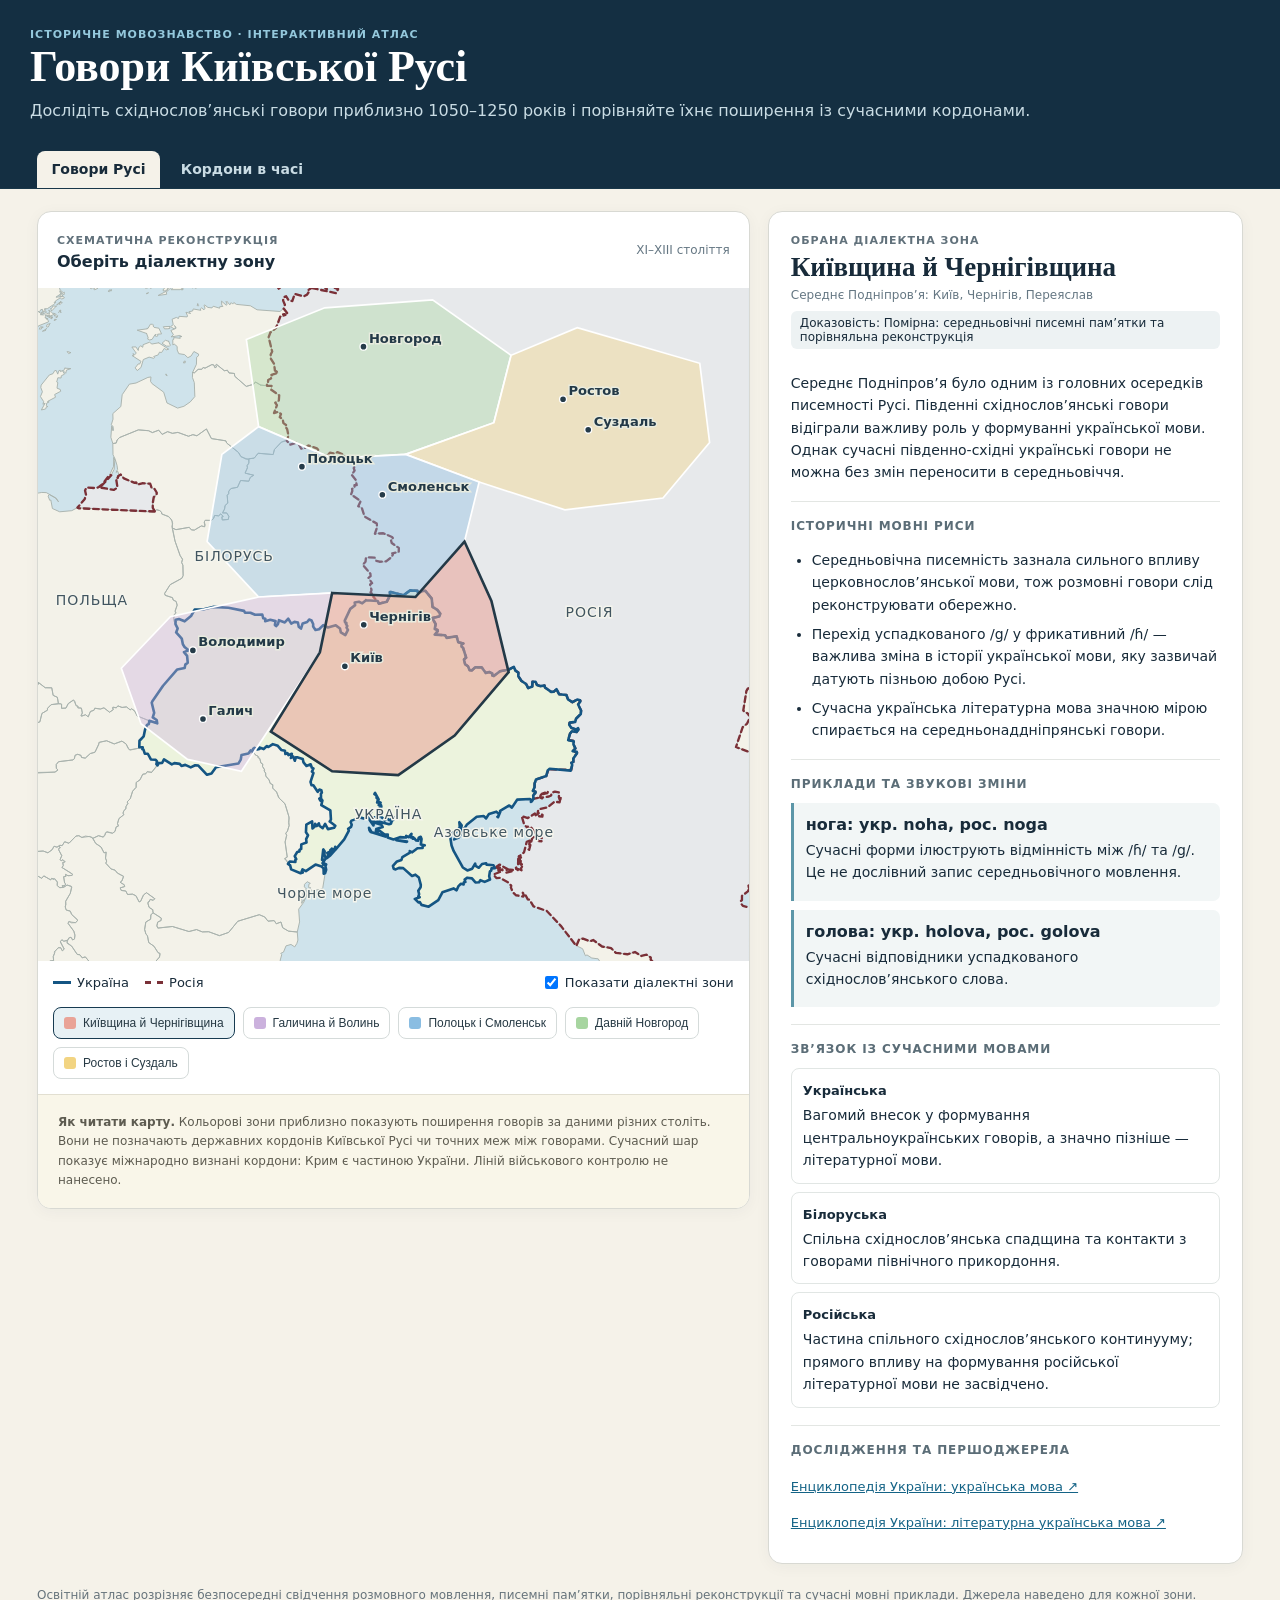
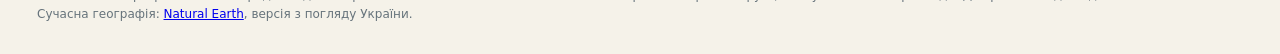
==== commit 087abefa: "Add interactive timeline of Eastern European borders" ====
--- a/index.html
+++ b/index.html
@@ -2,7 +2,7 @@
 :root{font-family:Inter,system-ui,-apple-system,Segoe UI,sans-serif;color:#182b3a;background:#f5f2e9}*{box-sizing:border-box}body{margin:0}header{background:#142f42;color:#fff;padding:28px max(22px,calc((100vw - 1220px)/2))}h1{font-family:Georgia,serif;font-size:clamp(27px,4vw,44px);margin:0 0 7px}header p{color:#c9dce4;margin:0;line-height:1.5}main{max-width:1250px;margin:auto;padding:22px}.layout{display:grid;grid-template-columns:minmax(0,1.5fr) minmax(330px,1fr);gap:18px;align-items:start}.panel{background:#fff;border:1px solid #d8d9d3;border-radius:14px;overflow:hidden;box-shadow:0 3px 16px #1b35420b}.maptop{padding:17px 19px;display:flex;justify-content:space-between;align-items:center;gap:10px}.eyebrow{font-size:11px;font-weight:750;letter-spacing:.09em;text-transform:uppercase;color:#61717b}.maptop strong{display:block;margin-top:4px}svg{width:100%;height:auto;display:block;background:#e8ebdf}.region{stroke:#fff;stroke-width:2.5;cursor:pointer;transition:opacity .15s}.region:hover,.region:focus{stroke:#263d4c;stroke-width:4;outline:none}.region.selected{stroke:#182e3b;stroke-width:4}.city{fill:#253b49;stroke:#fff;stroke-width:1.4;pointer-events:none}.citylabel{fill:#233947;font-size:11px;font-weight:650;paint-order:stroke;stroke:#e9ecdf;stroke-width:3px;pointer-events:none}.maplabel{font-family:Georgia,serif;font-size:17px;text-anchor:middle;pointer-events:none;fill:#29414b}.legend{padding:15px;display:flex;flex-wrap:wrap;gap:8px}.legend button{border:1px solid #d5dbda;background:#fff;border-radius:8px;padding:8px 10px;cursor:pointer;display:flex;gap:7px;align-items:center;font-size:12px;color:#263944}.legend button.active{border-color:#173b51;background:#e7f1f5}.swatch{height:12px;width:12px;border-radius:3px;display:inline-block;flex:none}.detail{padding:22px}.detail h2{font-family:Georgia,serif;font-size:27px;margin:5px 0}.detail p,.detail li{line-height:1.6;font-size:14px}.detail ul{padding-left:21px}.detail li{margin:7px 0}.meta{font-size:12px;color:#657783}.pill{display:inline-block;background:#edf2f3;padding:5px 9px;border-radius:6px;font-size:12px;margin:9px 0}.section{border-top:1px solid #e3e6e3;padding-top:17px;margin-top:17px}.section h3{font-size:12px;letter-spacing:.075em;text-transform:uppercase;color:#5b6d77;margin:0 0 12px}.example{background:#f2f6f6;border-left:3px solid #5c96a8;border-radius:0 7px 7px 0;padding:12px;margin:9px 0}.example strong{display:block;font-size:16px}.example p{margin:5px 0}.example small{color:#647783;line-height:1.5;display:block}.lang{border:1px solid #e1e6e4;border-radius:8px;padding:11px;margin:8px 0}.lang strong{font-size:13px}.lang p{margin:5px 0 0}.sources a{display:block;color:#146386;font-size:13px;padding:9px 0;line-height:1.4}.disclaimer{padding:18px 20px;background:#f9f6e9;border-top:1px solid #e2dfd1;font-size:12px;line-height:1.6;color:#5d5b50}footer{max-width:1250px;margin:0 auto 30px;padding:0 22px;color:#66737b;font-size:12px;line-height:1.6}@media(max-width:850px){.layout{grid-template-columns:1fr}main{padding:12px}.detail{padding:18px}.maplabel{font-size:15px}}
 
 #borders{fill:none;stroke-linejoin:round;stroke-linecap:round}.neighbor{stroke:#a9b2ad;stroke-width:1}.ukr{stroke:#145583;stroke-width:2.8}.rus{stroke:#7a3037;stroke-width:2.5;stroke-dasharray:6 4}#regions .region{fill-opacity:.39;stroke:#fff;stroke-width:1.8}#regions .region:hover,#regions .region:focus-visible,#regions .region.selected{stroke:#233947;stroke-width:2.8;fill-opacity:.55}#regions.layer-off{display:none}.countrylabel{font-size:15px;letter-spacing:1px;fill:#415560;paint-order:stroke;stroke:#f5f5ed;stroke-width:3;pointer-events:none;text-anchor:middle}.citylabel{font-size:14px}.compare{padding:12px 15px 0;display:flex;gap:8px 16px;align-items:center;flex-wrap:wrap;font-size:13px}.compare label{margin-inline-start:auto;display:flex;align-items:center;gap:4px}.key{display:inline-flex;align-items:center;gap:6px}.key::before{content:'';width:18px;border-top:3px solid #145583}.key.rus::before{border-top:3px dashed #7a3037}@media(max-width:480px){.compare label{margin-inline-start:0}.citylabel{font-size:18px}.countrylabel{font-size:18px}}
-</style></head><body><header><div class="eyebrow" style="color:#94c8dc">Історичне мовознавство · Інтерактивний атлас</div><h1>Говори Київської Русі</h1><p>Дослідіть східнослов’янські говори приблизно 1050–1250 років і порівняйте їхнє поширення із сучасними кордонами.</p></header><main><div class="layout"><section class="panel"><div class="maptop"><div><span class="eyebrow">Схематична реконструкція</span><strong>Оберіть діалектну зону</strong></div><span class="meta">XI–XIII століття</span></div><svg viewBox="0 0 760 720" role="group" aria-label="Карта говорів Русі та сучасних кордонів Східної Європи">
+</style><link rel="stylesheet" href="atlas-nav.css"></head><body><header><div class="eyebrow" style="color:#94c8dc">Історичне мовознавство · Інтерактивний атлас</div><h1>Говори Київської Русі</h1><p>Дослідіть східнослов’янські говори приблизно 1050–1250 років і порівняйте їхнє поширення із сучасними кордонами.</p></header><nav class="atlas-tabs" aria-label="Карти атласу"><a href="./" aria-current="page">Говори Русі</a><a href="history.html">Кордони в часі</a></nav><main><div class="layout"><section class="panel"><div class="maptop"><div><span class="eyebrow">Схематична реконструкція</span><strong>Оберіть діалектну зону</strong></div><span class="meta">XI–XIII століття</span></div><svg viewBox="0 0 760 720" role="group" aria-label="Карта говорів Русі та сучасних кордонів Східної Європи">
 <rect width="760" height="720" fill="#cfe3eb"/>
 <g aria-hidden="true">
 <path fill="#ecf3dd" fill-rule="evenodd" d="M363.2,334.6L364.5,337.6L373.0,335.4L376.5,328.4L376.2,325.2L377.2,325.0L390.7,328.6L397.9,323.3L405.7,323.7L406.5,326.6L411.1,323.8L414.2,323.8L421.0,332.1L421.8,340.9L427.0,344.2L430.1,348.2L429.2,351.2L421.6,352.9L425.2,359.4L424.2,364.5L427.2,365.6L427.4,367.0L424.2,370.6L435.3,371.3L437.0,374.1L447.6,372.4L449.3,378.7L454.8,380.1L452.8,381.5L453.0,383.5L454.5,384.7L457.8,395.2L455.4,397.2L456.7,402.3L459.7,404.5L461.5,408.6L463.8,408.9L467.5,405.6L474.5,405.7L478.8,411.6L482.5,410.6L485.8,412.2L485.7,414.2L487.3,414.9L494.0,409.8L503.1,408.2L508.8,405.2L510.5,409.1L513.6,411.2L513.6,415.2L517.0,420.2L521.9,423.4L524.1,427.8L528.5,426.0L528.7,421.0L532.0,421.0L533.5,424.4L537.2,425.7L541.6,425.0L542.1,427.2L548.7,431.9L551.6,431.6L554.4,428.9L557.2,434.4L565.0,435.2L566.7,439.9L571.4,442.9L576.5,440.1L579.6,440.9L579.9,442.2L577.5,445.3L580.7,451.8L580.3,455.5L575.3,460.6L574.4,463.9L568.6,464.7L568.0,467.1L570.2,470.3L575.3,472.1L577.5,470.7L577.9,472.2L575.9,474.8L570.8,474.0L568.8,476.6L566.9,483.4L572.8,484.7L572.5,487.8L574.6,492.3L571.7,495.2L576.0,495.9L576.3,497.5L572.4,503.2L572.4,506.7L570.3,507.6L571.2,509.9L569.6,516.0L547.1,514.1L545.0,515.9L543.4,521.9L532.5,525.5L531.0,529.7L530.9,533.9L529.1,537.8L531.8,538.4L532.0,539.7L529.5,542.4L529.8,546.2L527.9,549.0L527.0,549.5L527.5,547.4L526.0,546.4L512.3,547.1L506.7,555.6L503.9,553.3L494.1,559.0L494.3,560.0L491.9,565.9L491.2,565.4L491.9,565.7L492.8,562.2L490.0,559.9L482.2,562.3L479.0,567.2L476.7,564.6L469.1,565.3L458.4,574.0L449.8,587.5L445.0,589.6L446.7,586.9L450.8,585.2L454.5,578.7L454.6,577.7L452.5,578.1L453.0,574.4L450.5,571.2L451.0,576.2L448.4,580.3L446.3,582.3L442.7,582.3L440.6,585.9L442.2,596.1L444.4,601.9L454.2,619.6L459.1,622.8L464.3,620.9L467.4,615.4L467.9,617.8L471.4,619.9L474.8,615.9L479.2,615.1L479.6,616.5L487.0,617.2L488.5,620.4L484.9,620.6L484.6,622.9L483.2,623.8L482.4,629.0L483.3,632.4L477.6,635.0L473.0,633.2L471.6,635.4L467.7,635.6L464.0,631.3L458.8,630.5L456.2,632.6L456.9,635.1L455.3,635.4L455.1,637.7L452.2,637.0L449.6,639.5L447.6,644.0L444.3,642.0L432.4,646.2L428.0,654.5L417.7,661.5L410.0,659.6L408.3,656.6L406.7,656.9L402.9,653.2L408.1,651.4L406.6,650.8L407.5,648.1L406.6,644.4L409.1,640.7L409.3,638.2L407.2,630.3L403.5,627.3L399.9,628.7L390.5,620.3L386.0,620.0L382.4,621.7L380.3,620.9L379.5,618.0L383.8,613.2L388.6,611.5L389.6,608.6L397.7,603.8L397.5,602.1L400.1,603.4L405.7,599.1L411.2,598.8L411.3,596.6L413.5,595.9L409.3,595.0L410.1,589.1L409.2,586.8L407.1,587.8L407.7,589.2L406.4,589.5L406.6,591.0L404.2,590.7L402.5,588.5L400.7,588.9L401.4,587.4L398.7,587.5L399.3,583.5L396.3,587.2L393.7,585.7L393.6,587.5L387.0,587.2L380.1,589.7L373.8,587.5L374.0,584.3L370.3,584.1L363.9,579.4L363.8,581.1L361.3,580.6L361.7,578.4L368.5,576.3L367.1,573.9L360.3,571.8L358.8,572.7L358.7,574.7L354.0,568.1L355.9,569.8L360.5,569.5L375.2,573.3L377.4,572.7L378.3,569.9L383.8,565.4L375.7,569.1L373.4,567.2L370.7,569.2L370.0,567.2L367.5,566.3L365.3,560.8L367.1,554.2L366.8,553.1L365.2,552.5L366.3,550.2L363.4,549.5L364.2,546.7L360.4,539.8L359.7,541.2L361.8,542.4L362.1,545.4L363.6,546.6L362.6,550.2L365.5,550.6L364.3,553.0L366.1,553.3L365.5,556.5L363.4,558.8L364.5,561.7L364.1,565.7L353.6,566.3L356.9,558.5L354.0,561.4L352.2,559.0L353.9,562.4L351.6,566.3L349.5,567.5L344.9,566.3L335.2,569.5L334.3,571.1L335.4,574.0L334.7,576.2L331.6,578.3L332.4,580.3L327.4,589.5L318.1,600.6L317.8,597.5L317.0,600.8L314.2,599.4L313.2,602.6L312.6,600.8L312.7,604.6L311.5,602.9L309.3,604.1L310.8,607.0L307.5,609.3L306.2,605.8L306.5,602.2L305.0,600.3L303.7,611.6L306.8,611.0L304.2,615.0L305.1,616.6L305.9,615.1L308.1,616.4L307.3,617.7L308.1,622.1L306.9,625.8L305.5,626.2L305.3,620.6L303.2,618.6L296.7,616.5L286.4,623.5L282.8,621.7L282.0,623.7L283.1,625.0L280.7,625.7L270.7,621.6L269.6,617.4L267.3,615.7L269.2,613.2L275.2,613.7L275.1,611.6L276.1,610.7L274.5,607.4L277.2,603.0L279.6,602.4L279.6,600.9L281.4,599.8L281.5,594.9L287.1,592.9L286.7,589.2L288.7,585.2L286.5,582.0L286.9,573.7L293.1,570.2L293.5,577.8L295.7,576.1L296.3,573.0L298.1,575.3L300.3,572.4L300.9,574.9L304.4,577.6L307.0,573.0L310.0,578.6L316.6,577.1L317.9,575.0L311.9,570.5L313.2,568.4L312.6,558.6L302.9,552.9L304.1,548.0L303.2,546.7L301.9,548.1L300.8,545.9L302.6,544.8L302.5,540.7L303.5,539.6L302.9,536.9L300.9,536.3L299.0,538.7L294.4,531.7L292.4,531.5L291.4,528.0L294.5,518.6L292.9,517.1L294.5,513.7L292.8,512.9L291.5,509.3L287.0,511.0L283.9,507.2L283.0,503.5L277.1,501.7L275.7,501.9L274.6,505.5L272.9,501.0L270.4,502.5L271.4,498.1L267.8,499.4L266.7,497.3L264.5,498.2L264.1,494.9L260.1,493.9L256.4,489.5L251.1,487.7L246.4,490.8L244.8,489.8L241.3,493.0L236.8,491.3L236.7,493.0L234.4,493.4L231.5,491.7L230.0,492.7L229.9,496.1L227.5,494.3L225.0,497.7L217.6,499.3L216.8,504.3L214.2,508.5L190.3,512.5L185.5,519.1L180.7,520.5L171.4,510.6L168.0,510.3L163.3,512.6L157.5,509.9L153.4,511.0L151.5,508.8L145.8,508.0L143.1,509.4L134.7,504.1L132.7,507.9L129.0,508.0L127.8,510.5L126.6,509.1L127.2,506.2L125.8,504.4L120.7,504.1L117.4,498.0L114.2,497.9L112.7,493.4L111.6,493.1L112.0,491.1L108.3,491.1L108.5,484.1L113.0,479.4L114.5,472.0L116.6,467.1L118.5,466.2L119.0,462.8L127.5,465.5L126.9,461.9L122.7,459.1L124.2,454.2L121.6,443.5L122.3,441.9L133.7,425.3L148.9,407.9L156.8,406.4L157.5,402.7L160.1,400.6L159.4,393.3L156.1,389.3L161.0,387.3L156.7,383.8L154.9,380.9L153.7,374.9L147.7,368.3L149.3,364.0L147.0,359.5L147.2,354.7L150.7,353.9L156.8,356.4L163.6,350.8L167.5,343.9L176.2,343.8L187.1,341.0L203.6,341.9L220.3,345.2L221.3,347.1L227.1,347.2L232.1,349.4L239.8,349.1L240.8,353.1L243.1,353.6L242.9,356.3L248.4,354.8L254.0,356.2L253.3,360.3L254.6,361.5L256.6,359.3L257.6,355.2L263.9,357.6L267.6,353.6L270.8,358.8L274.2,357.0L277.9,357.7L278.8,362.1L281.2,364.2L283.0,358.6L287.8,357.1L289.9,354.5L292.5,355.6L294.2,359.2L294.2,361.9L296.7,365.7L300.5,364.9L305.0,360.4L310.0,363.0L318.4,360.7L322.9,364.1L323.8,368.2L328.6,371.2L331.4,365.6L329.9,363.1L330.7,361.4L329.2,359.1L329.8,358.2L328.2,357.3L328.0,355.6L333.9,343.1L339.1,339.1L338.6,336.3L343.2,335.5L346.7,337.2L350.7,333.8L363.2,334.6ZM316.5,601.7L317.8,600.9L312.1,607.1L309.4,609.3L307.4,610.2L316.5,601.7ZM394.6,591.9L394.2,592.4L383.1,590.4L394.6,591.9ZM368.8,585.2L371.3,586.6L355.9,581.8L354.4,579.7L353.9,577.1L356.9,582.0L368.8,585.2Z"/>
--- a/atlas-nav.css
+++ b/atlas-nav.css
@@ -0,0 +1,5 @@
+.atlas-tabs{display:flex;gap:.4rem;padding:0 max(12px,calc((100vw - 1206px)/2));background:#142f42;border-bottom:1px solid #193749}
+.atlas-tabs a{padding:.65rem .9rem;text-decoration:none;font-size:.875rem;font-weight:700;color:#c9dce4;border-radius:8px 8px 0 0}
+.atlas-tabs a:hover{background:#25465a;color:#fff}
+.atlas-tabs a[aria-current="page"]{background:#f5f2e9;color:#182b3a}
+.atlas-tabs a:focus-visible{outline:2px solid #9ad4ee;outline-offset:-3px}
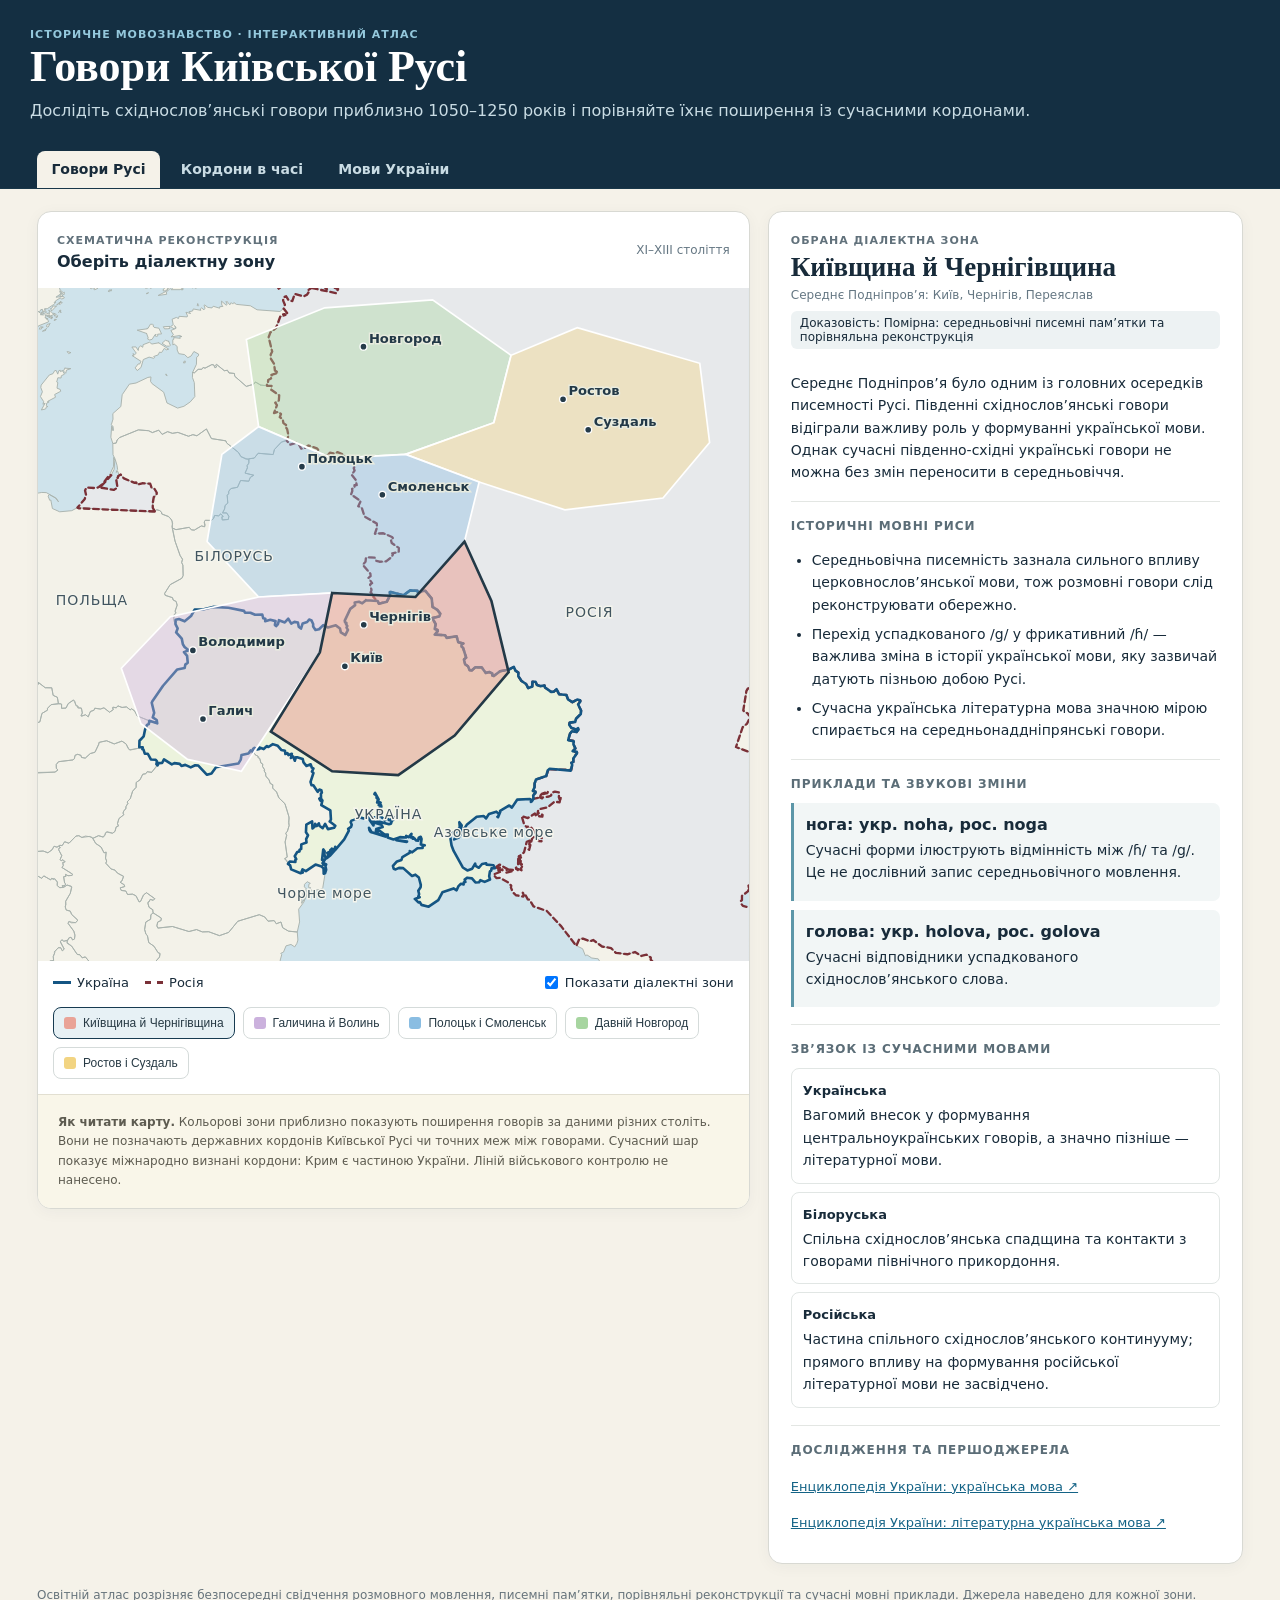
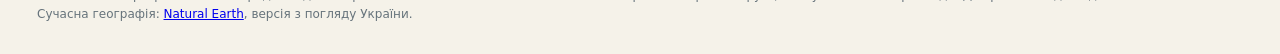
==== commit 3d122d74: "Add modern Ukraine languages and dialects map" ====
--- a/index.html
+++ b/index.html
@@ -2,7 +2,7 @@
 :root{font-family:Inter,system-ui,-apple-system,Segoe UI,sans-serif;color:#182b3a;background:#f5f2e9}*{box-sizing:border-box}body{margin:0}header{background:#142f42;color:#fff;padding:28px max(22px,calc((100vw - 1220px)/2))}h1{font-family:Georgia,serif;font-size:clamp(27px,4vw,44px);margin:0 0 7px}header p{color:#c9dce4;margin:0;line-height:1.5}main{max-width:1250px;margin:auto;padding:22px}.layout{display:grid;grid-template-columns:minmax(0,1.5fr) minmax(330px,1fr);gap:18px;align-items:start}.panel{background:#fff;border:1px solid #d8d9d3;border-radius:14px;overflow:hidden;box-shadow:0 3px 16px #1b35420b}.maptop{padding:17px 19px;display:flex;justify-content:space-between;align-items:center;gap:10px}.eyebrow{font-size:11px;font-weight:750;letter-spacing:.09em;text-transform:uppercase;color:#61717b}.maptop strong{display:block;margin-top:4px}svg{width:100%;height:auto;display:block;background:#e8ebdf}.region{stroke:#fff;stroke-width:2.5;cursor:pointer;transition:opacity .15s}.region:hover,.region:focus{stroke:#263d4c;stroke-width:4;outline:none}.region.selected{stroke:#182e3b;stroke-width:4}.city{fill:#253b49;stroke:#fff;stroke-width:1.4;pointer-events:none}.citylabel{fill:#233947;font-size:11px;font-weight:650;paint-order:stroke;stroke:#e9ecdf;stroke-width:3px;pointer-events:none}.maplabel{font-family:Georgia,serif;font-size:17px;text-anchor:middle;pointer-events:none;fill:#29414b}.legend{padding:15px;display:flex;flex-wrap:wrap;gap:8px}.legend button{border:1px solid #d5dbda;background:#fff;border-radius:8px;padding:8px 10px;cursor:pointer;display:flex;gap:7px;align-items:center;font-size:12px;color:#263944}.legend button.active{border-color:#173b51;background:#e7f1f5}.swatch{height:12px;width:12px;border-radius:3px;display:inline-block;flex:none}.detail{padding:22px}.detail h2{font-family:Georgia,serif;font-size:27px;margin:5px 0}.detail p,.detail li{line-height:1.6;font-size:14px}.detail ul{padding-left:21px}.detail li{margin:7px 0}.meta{font-size:12px;color:#657783}.pill{display:inline-block;background:#edf2f3;padding:5px 9px;border-radius:6px;font-size:12px;margin:9px 0}.section{border-top:1px solid #e3e6e3;padding-top:17px;margin-top:17px}.section h3{font-size:12px;letter-spacing:.075em;text-transform:uppercase;color:#5b6d77;margin:0 0 12px}.example{background:#f2f6f6;border-left:3px solid #5c96a8;border-radius:0 7px 7px 0;padding:12px;margin:9px 0}.example strong{display:block;font-size:16px}.example p{margin:5px 0}.example small{color:#647783;line-height:1.5;display:block}.lang{border:1px solid #e1e6e4;border-radius:8px;padding:11px;margin:8px 0}.lang strong{font-size:13px}.lang p{margin:5px 0 0}.sources a{display:block;color:#146386;font-size:13px;padding:9px 0;line-height:1.4}.disclaimer{padding:18px 20px;background:#f9f6e9;border-top:1px solid #e2dfd1;font-size:12px;line-height:1.6;color:#5d5b50}footer{max-width:1250px;margin:0 auto 30px;padding:0 22px;color:#66737b;font-size:12px;line-height:1.6}@media(max-width:850px){.layout{grid-template-columns:1fr}main{padding:12px}.detail{padding:18px}.maplabel{font-size:15px}}
 
 #borders{fill:none;stroke-linejoin:round;stroke-linecap:round}.neighbor{stroke:#a9b2ad;stroke-width:1}.ukr{stroke:#145583;stroke-width:2.8}.rus{stroke:#7a3037;stroke-width:2.5;stroke-dasharray:6 4}#regions .region{fill-opacity:.39;stroke:#fff;stroke-width:1.8}#regions .region:hover,#regions .region:focus-visible,#regions .region.selected{stroke:#233947;stroke-width:2.8;fill-opacity:.55}#regions.layer-off{display:none}.countrylabel{font-size:15px;letter-spacing:1px;fill:#415560;paint-order:stroke;stroke:#f5f5ed;stroke-width:3;pointer-events:none;text-anchor:middle}.citylabel{font-size:14px}.compare{padding:12px 15px 0;display:flex;gap:8px 16px;align-items:center;flex-wrap:wrap;font-size:13px}.compare label{margin-inline-start:auto;display:flex;align-items:center;gap:4px}.key{display:inline-flex;align-items:center;gap:6px}.key::before{content:'';width:18px;border-top:3px solid #145583}.key.rus::before{border-top:3px dashed #7a3037}@media(max-width:480px){.compare label{margin-inline-start:0}.citylabel{font-size:18px}.countrylabel{font-size:18px}}
-</style><link rel="stylesheet" href="atlas-nav.css"></head><body><header><div class="eyebrow" style="color:#94c8dc">Історичне мовознавство · Інтерактивний атлас</div><h1>Говори Київської Русі</h1><p>Дослідіть східнослов’янські говори приблизно 1050–1250 років і порівняйте їхнє поширення із сучасними кордонами.</p></header><nav class="atlas-tabs" aria-label="Карти атласу"><a href="./" aria-current="page">Говори Русі</a><a href="history.html">Кордони в часі</a></nav><main><div class="layout"><section class="panel"><div class="maptop"><div><span class="eyebrow">Схематична реконструкція</span><strong>Оберіть діалектну зону</strong></div><span class="meta">XI–XIII століття</span></div><svg viewBox="0 0 760 720" role="group" aria-label="Карта говорів Русі та сучасних кордонів Східної Європи">
+</style><link rel="stylesheet" href="atlas-nav.css"></head><body><header><div class="eyebrow" style="color:#94c8dc">Історичне мовознавство · Інтерактивний атлас</div><h1>Говори Київської Русі</h1><p>Дослідіть східнослов’янські говори приблизно 1050–1250 років і порівняйте їхнє поширення із сучасними кордонами.</p></header><nav class="atlas-tabs" aria-label="Карти атласу"><a href="./" aria-current="page">Говори Русі</a><a href="history.html">Кордони в часі</a><a href="modern.html">Мови України</a></nav><main><div class="layout"><section class="panel"><div class="maptop"><div><span class="eyebrow">Схематична реконструкція</span><strong>Оберіть діалектну зону</strong></div><span class="meta">XI–XIII століття</span></div><svg viewBox="0 0 760 720" role="group" aria-label="Карта говорів Русі та сучасних кордонів Східної Європи">
 <rect width="760" height="720" fill="#cfe3eb"/>
 <g aria-hidden="true">
 <path fill="#ecf3dd" fill-rule="evenodd" d="M363.2,334.6L364.5,337.6L373.0,335.4L376.5,328.4L376.2,325.2L377.2,325.0L390.7,328.6L397.9,323.3L405.7,323.7L406.5,326.6L411.1,323.8L414.2,323.8L421.0,332.1L421.8,340.9L427.0,344.2L430.1,348.2L429.2,351.2L421.6,352.9L425.2,359.4L424.2,364.5L427.2,365.6L427.4,367.0L424.2,370.6L435.3,371.3L437.0,374.1L447.6,372.4L449.3,378.7L454.8,380.1L452.8,381.5L453.0,383.5L454.5,384.7L457.8,395.2L455.4,397.2L456.7,402.3L459.7,404.5L461.5,408.6L463.8,408.9L467.5,405.6L474.5,405.7L478.8,411.6L482.5,410.6L485.8,412.2L485.7,414.2L487.3,414.9L494.0,409.8L503.1,408.2L508.8,405.2L510.5,409.1L513.6,411.2L513.6,415.2L517.0,420.2L521.9,423.4L524.1,427.8L528.5,426.0L528.7,421.0L532.0,421.0L533.5,424.4L537.2,425.7L541.6,425.0L542.1,427.2L548.7,431.9L551.6,431.6L554.4,428.9L557.2,434.4L565.0,435.2L566.7,439.9L571.4,442.9L576.5,440.1L579.6,440.9L579.9,442.2L577.5,445.3L580.7,451.8L580.3,455.5L575.3,460.6L574.4,463.9L568.6,464.7L568.0,467.1L570.2,470.3L575.3,472.1L577.5,470.7L577.9,472.2L575.9,474.8L570.8,474.0L568.8,476.6L566.9,483.4L572.8,484.7L572.5,487.8L574.6,492.3L571.7,495.2L576.0,495.9L576.3,497.5L572.4,503.2L572.4,506.7L570.3,507.6L571.2,509.9L569.6,516.0L547.1,514.1L545.0,515.9L543.4,521.9L532.5,525.5L531.0,529.7L530.9,533.9L529.1,537.8L531.8,538.4L532.0,539.7L529.5,542.4L529.8,546.2L527.9,549.0L527.0,549.5L527.5,547.4L526.0,546.4L512.3,547.1L506.7,555.6L503.9,553.3L494.1,559.0L494.3,560.0L491.9,565.9L491.2,565.4L491.9,565.7L492.8,562.2L490.0,559.9L482.2,562.3L479.0,567.2L476.7,564.6L469.1,565.3L458.4,574.0L449.8,587.5L445.0,589.6L446.7,586.9L450.8,585.2L454.5,578.7L454.6,577.7L452.5,578.1L453.0,574.4L450.5,571.2L451.0,576.2L448.4,580.3L446.3,582.3L442.7,582.3L440.6,585.9L442.2,596.1L444.4,601.9L454.2,619.6L459.1,622.8L464.3,620.9L467.4,615.4L467.9,617.8L471.4,619.9L474.8,615.9L479.2,615.1L479.6,616.5L487.0,617.2L488.5,620.4L484.9,620.6L484.6,622.9L483.2,623.8L482.4,629.0L483.3,632.4L477.6,635.0L473.0,633.2L471.6,635.4L467.7,635.6L464.0,631.3L458.8,630.5L456.2,632.6L456.9,635.1L455.3,635.4L455.1,637.7L452.2,637.0L449.6,639.5L447.6,644.0L444.3,642.0L432.4,646.2L428.0,654.5L417.7,661.5L410.0,659.6L408.3,656.6L406.7,656.9L402.9,653.2L408.1,651.4L406.6,650.8L407.5,648.1L406.6,644.4L409.1,640.7L409.3,638.2L407.2,630.3L403.5,627.3L399.9,628.7L390.5,620.3L386.0,620.0L382.4,621.7L380.3,620.9L379.5,618.0L383.8,613.2L388.6,611.5L389.6,608.6L397.7,603.8L397.5,602.1L400.1,603.4L405.7,599.1L411.2,598.8L411.3,596.6L413.5,595.9L409.3,595.0L410.1,589.1L409.2,586.8L407.1,587.8L407.7,589.2L406.4,589.5L406.6,591.0L404.2,590.7L402.5,588.5L400.7,588.9L401.4,587.4L398.7,587.5L399.3,583.5L396.3,587.2L393.7,585.7L393.6,587.5L387.0,587.2L380.1,589.7L373.8,587.5L374.0,584.3L370.3,584.1L363.9,579.4L363.8,581.1L361.3,580.6L361.7,578.4L368.5,576.3L367.1,573.9L360.3,571.8L358.8,572.7L358.7,574.7L354.0,568.1L355.9,569.8L360.5,569.5L375.2,573.3L377.4,572.7L378.3,569.9L383.8,565.4L375.7,569.1L373.4,567.2L370.7,569.2L370.0,567.2L367.5,566.3L365.3,560.8L367.1,554.2L366.8,553.1L365.2,552.5L366.3,550.2L363.4,549.5L364.2,546.7L360.4,539.8L359.7,541.2L361.8,542.4L362.1,545.4L363.6,546.6L362.6,550.2L365.5,550.6L364.3,553.0L366.1,553.3L365.5,556.5L363.4,558.8L364.5,561.7L364.1,565.7L353.6,566.3L356.9,558.5L354.0,561.4L352.2,559.0L353.9,562.4L351.6,566.3L349.5,567.5L344.9,566.3L335.2,569.5L334.3,571.1L335.4,574.0L334.7,576.2L331.6,578.3L332.4,580.3L327.4,589.5L318.1,600.6L317.8,597.5L317.0,600.8L314.2,599.4L313.2,602.6L312.6,600.8L312.7,604.6L311.5,602.9L309.3,604.1L310.8,607.0L307.5,609.3L306.2,605.8L306.5,602.2L305.0,600.3L303.7,611.6L306.8,611.0L304.2,615.0L305.1,616.6L305.9,615.1L308.1,616.4L307.3,617.7L308.1,622.1L306.9,625.8L305.5,626.2L305.3,620.6L303.2,618.6L296.7,616.5L286.4,623.5L282.8,621.7L282.0,623.7L283.1,625.0L280.7,625.7L270.7,621.6L269.6,617.4L267.3,615.7L269.2,613.2L275.2,613.7L275.1,611.6L276.1,610.7L274.5,607.4L277.2,603.0L279.6,602.4L279.6,600.9L281.4,599.8L281.5,594.9L287.1,592.9L286.7,589.2L288.7,585.2L286.5,582.0L286.9,573.7L293.1,570.2L293.5,577.8L295.7,576.1L296.3,573.0L298.1,575.3L300.3,572.4L300.9,574.9L304.4,577.6L307.0,573.0L310.0,578.6L316.6,577.1L317.9,575.0L311.9,570.5L313.2,568.4L312.6,558.6L302.9,552.9L304.1,548.0L303.2,546.7L301.9,548.1L300.8,545.9L302.6,544.8L302.5,540.7L303.5,539.6L302.9,536.9L300.9,536.3L299.0,538.7L294.4,531.7L292.4,531.5L291.4,528.0L294.5,518.6L292.9,517.1L294.5,513.7L292.8,512.9L291.5,509.3L287.0,511.0L283.9,507.2L283.0,503.5L277.1,501.7L275.7,501.9L274.6,505.5L272.9,501.0L270.4,502.5L271.4,498.1L267.8,499.4L266.7,497.3L264.5,498.2L264.1,494.9L260.1,493.9L256.4,489.5L251.1,487.7L246.4,490.8L244.8,489.8L241.3,493.0L236.8,491.3L236.7,493.0L234.4,493.4L231.5,491.7L230.0,492.7L229.9,496.1L227.5,494.3L225.0,497.7L217.6,499.3L216.8,504.3L214.2,508.5L190.3,512.5L185.5,519.1L180.7,520.5L171.4,510.6L168.0,510.3L163.3,512.6L157.5,509.9L153.4,511.0L151.5,508.8L145.8,508.0L143.1,509.4L134.7,504.1L132.7,507.9L129.0,508.0L127.8,510.5L126.6,509.1L127.2,506.2L125.8,504.4L120.7,504.1L117.4,498.0L114.2,497.9L112.7,493.4L111.6,493.1L112.0,491.1L108.3,491.1L108.5,484.1L113.0,479.4L114.5,472.0L116.6,467.1L118.5,466.2L119.0,462.8L127.5,465.5L126.9,461.9L122.7,459.1L124.2,454.2L121.6,443.5L122.3,441.9L133.7,425.3L148.9,407.9L156.8,406.4L157.5,402.7L160.1,400.6L159.4,393.3L156.1,389.3L161.0,387.3L156.7,383.8L154.9,380.9L153.7,374.9L147.7,368.3L149.3,364.0L147.0,359.5L147.2,354.7L150.7,353.9L156.8,356.4L163.6,350.8L167.5,343.9L176.2,343.8L187.1,341.0L203.6,341.9L220.3,345.2L221.3,347.1L227.1,347.2L232.1,349.4L239.8,349.1L240.8,353.1L243.1,353.6L242.9,356.3L248.4,354.8L254.0,356.2L253.3,360.3L254.6,361.5L256.6,359.3L257.6,355.2L263.9,357.6L267.6,353.6L270.8,358.8L274.2,357.0L277.9,357.7L278.8,362.1L281.2,364.2L283.0,358.6L287.8,357.1L289.9,354.5L292.5,355.6L294.2,359.2L294.2,361.9L296.7,365.7L300.5,364.9L305.0,360.4L310.0,363.0L318.4,360.7L322.9,364.1L323.8,368.2L328.6,371.2L331.4,365.6L329.9,363.1L330.7,361.4L329.2,359.1L329.8,358.2L328.2,357.3L328.0,355.6L333.9,343.1L339.1,339.1L338.6,336.3L343.2,335.5L346.7,337.2L350.7,333.8L363.2,334.6ZM316.5,601.7L317.8,600.9L312.1,607.1L309.4,609.3L307.4,610.2L316.5,601.7ZM394.6,591.9L394.2,592.4L383.1,590.4L394.6,591.9ZM368.8,585.2L371.3,586.6L355.9,581.8L354.4,579.7L353.9,577.1L356.9,582.0L368.8,585.2Z"/>
--- a/atlas-nav.css
+++ b/atlas-nav.css
@@ -3,3 +3,4 @@
 .atlas-tabs a:hover{background:#25465a;color:#fff}
 .atlas-tabs a[aria-current="page"]{background:#f5f2e9;color:#182b3a}
 .atlas-tabs a:focus-visible{outline:2px solid #9ad4ee;outline-offset:-3px}
+@media(max-width:440px){.atlas-tabs{gap:0;flex-wrap:wrap}.atlas-tabs a{padding:.55rem .5rem;font-size:.8rem}}
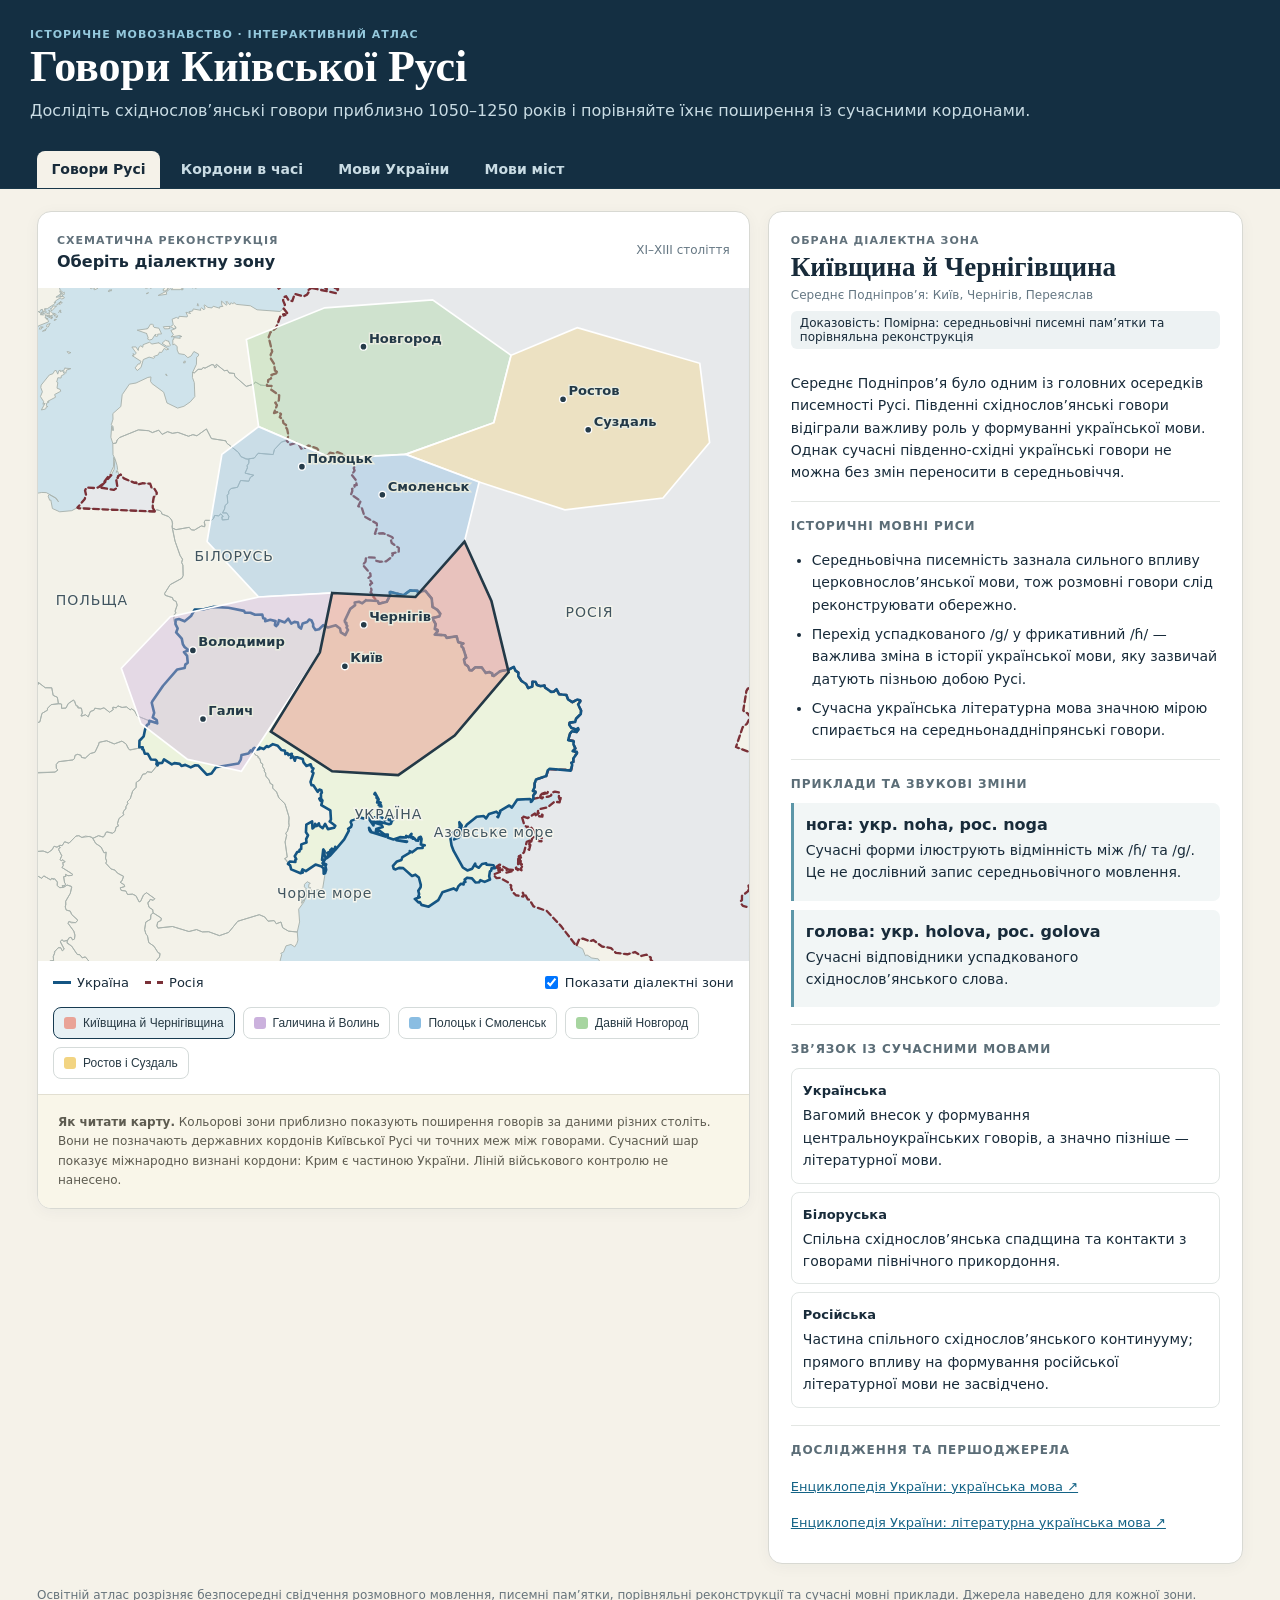
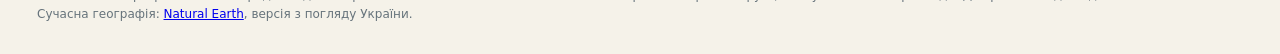
==== commit 1886176b: "Map home-language survey results for Ukrainian cities" ====
--- a/index.html
+++ b/index.html
@@ -2,7 +2,7 @@
 :root{font-family:Inter,system-ui,-apple-system,Segoe UI,sans-serif;color:#182b3a;background:#f5f2e9}*{box-sizing:border-box}body{margin:0}header{background:#142f42;color:#fff;padding:28px max(22px,calc((100vw - 1220px)/2))}h1{font-family:Georgia,serif;font-size:clamp(27px,4vw,44px);margin:0 0 7px}header p{color:#c9dce4;margin:0;line-height:1.5}main{max-width:1250px;margin:auto;padding:22px}.layout{display:grid;grid-template-columns:minmax(0,1.5fr) minmax(330px,1fr);gap:18px;align-items:start}.panel{background:#fff;border:1px solid #d8d9d3;border-radius:14px;overflow:hidden;box-shadow:0 3px 16px #1b35420b}.maptop{padding:17px 19px;display:flex;justify-content:space-between;align-items:center;gap:10px}.eyebrow{font-size:11px;font-weight:750;letter-spacing:.09em;text-transform:uppercase;color:#61717b}.maptop strong{display:block;margin-top:4px}svg{width:100%;height:auto;display:block;background:#e8ebdf}.region{stroke:#fff;stroke-width:2.5;cursor:pointer;transition:opacity .15s}.region:hover,.region:focus{stroke:#263d4c;stroke-width:4;outline:none}.region.selected{stroke:#182e3b;stroke-width:4}.city{fill:#253b49;stroke:#fff;stroke-width:1.4;pointer-events:none}.citylabel{fill:#233947;font-size:11px;font-weight:650;paint-order:stroke;stroke:#e9ecdf;stroke-width:3px;pointer-events:none}.maplabel{font-family:Georgia,serif;font-size:17px;text-anchor:middle;pointer-events:none;fill:#29414b}.legend{padding:15px;display:flex;flex-wrap:wrap;gap:8px}.legend button{border:1px solid #d5dbda;background:#fff;border-radius:8px;padding:8px 10px;cursor:pointer;display:flex;gap:7px;align-items:center;font-size:12px;color:#263944}.legend button.active{border-color:#173b51;background:#e7f1f5}.swatch{height:12px;width:12px;border-radius:3px;display:inline-block;flex:none}.detail{padding:22px}.detail h2{font-family:Georgia,serif;font-size:27px;margin:5px 0}.detail p,.detail li{line-height:1.6;font-size:14px}.detail ul{padding-left:21px}.detail li{margin:7px 0}.meta{font-size:12px;color:#657783}.pill{display:inline-block;background:#edf2f3;padding:5px 9px;border-radius:6px;font-size:12px;margin:9px 0}.section{border-top:1px solid #e3e6e3;padding-top:17px;margin-top:17px}.section h3{font-size:12px;letter-spacing:.075em;text-transform:uppercase;color:#5b6d77;margin:0 0 12px}.example{background:#f2f6f6;border-left:3px solid #5c96a8;border-radius:0 7px 7px 0;padding:12px;margin:9px 0}.example strong{display:block;font-size:16px}.example p{margin:5px 0}.example small{color:#647783;line-height:1.5;display:block}.lang{border:1px solid #e1e6e4;border-radius:8px;padding:11px;margin:8px 0}.lang strong{font-size:13px}.lang p{margin:5px 0 0}.sources a{display:block;color:#146386;font-size:13px;padding:9px 0;line-height:1.4}.disclaimer{padding:18px 20px;background:#f9f6e9;border-top:1px solid #e2dfd1;font-size:12px;line-height:1.6;color:#5d5b50}footer{max-width:1250px;margin:0 auto 30px;padding:0 22px;color:#66737b;font-size:12px;line-height:1.6}@media(max-width:850px){.layout{grid-template-columns:1fr}main{padding:12px}.detail{padding:18px}.maplabel{font-size:15px}}
 
 #borders{fill:none;stroke-linejoin:round;stroke-linecap:round}.neighbor{stroke:#a9b2ad;stroke-width:1}.ukr{stroke:#145583;stroke-width:2.8}.rus{stroke:#7a3037;stroke-width:2.5;stroke-dasharray:6 4}#regions .region{fill-opacity:.39;stroke:#fff;stroke-width:1.8}#regions .region:hover,#regions .region:focus-visible,#regions .region.selected{stroke:#233947;stroke-width:2.8;fill-opacity:.55}#regions.layer-off{display:none}.countrylabel{font-size:15px;letter-spacing:1px;fill:#415560;paint-order:stroke;stroke:#f5f5ed;stroke-width:3;pointer-events:none;text-anchor:middle}.citylabel{font-size:14px}.compare{padding:12px 15px 0;display:flex;gap:8px 16px;align-items:center;flex-wrap:wrap;font-size:13px}.compare label{margin-inline-start:auto;display:flex;align-items:center;gap:4px}.key{display:inline-flex;align-items:center;gap:6px}.key::before{content:'';width:18px;border-top:3px solid #145583}.key.rus::before{border-top:3px dashed #7a3037}@media(max-width:480px){.compare label{margin-inline-start:0}.citylabel{font-size:18px}.countrylabel{font-size:18px}}
-</style><link rel="stylesheet" href="atlas-nav.css"></head><body><header><div class="eyebrow" style="color:#94c8dc">Історичне мовознавство · Інтерактивний атлас</div><h1>Говори Київської Русі</h1><p>Дослідіть східнослов’янські говори приблизно 1050–1250 років і порівняйте їхнє поширення із сучасними кордонами.</p></header><nav class="atlas-tabs" aria-label="Карти атласу"><a href="./" aria-current="page">Говори Русі</a><a href="history.html">Кордони в часі</a><a href="modern.html">Мови України</a></nav><main><div class="layout"><section class="panel"><div class="maptop"><div><span class="eyebrow">Схематична реконструкція</span><strong>Оберіть діалектну зону</strong></div><span class="meta">XI–XIII століття</span></div><svg viewBox="0 0 760 720" role="group" aria-label="Карта говорів Русі та сучасних кордонів Східної Європи">
+</style><link rel="stylesheet" href="atlas-nav.css"></head><body><header><div class="eyebrow" style="color:#94c8dc">Історичне мовознавство · Інтерактивний атлас</div><h1>Говори Київської Русі</h1><p>Дослідіть східнослов’янські говори приблизно 1050–1250 років і порівняйте їхнє поширення із сучасними кордонами.</p></header><nav class="atlas-tabs" aria-label="Карти атласу"><a href="./" aria-current="page">Говори Русі</a><a href="history.html">Кордони в часі</a><a href="modern.html">Мови України</a><a href="cities.html">Мови міст</a></nav><main><div class="layout"><section class="panel"><div class="maptop"><div><span class="eyebrow">Схематична реконструкція</span><strong>Оберіть діалектну зону</strong></div><span class="meta">XI–XIII століття</span></div><svg viewBox="0 0 760 720" role="group" aria-label="Карта говорів Русі та сучасних кордонів Східної Європи">
 <rect width="760" height="720" fill="#cfe3eb"/>
 <g aria-hidden="true">
 <path fill="#ecf3dd" fill-rule="evenodd" d="M363.2,334.6L364.5,337.6L373.0,335.4L376.5,328.4L376.2,325.2L377.2,325.0L390.7,328.6L397.9,323.3L405.7,323.7L406.5,326.6L411.1,323.8L414.2,323.8L421.0,332.1L421.8,340.9L427.0,344.2L430.1,348.2L429.2,351.2L421.6,352.9L425.2,359.4L424.2,364.5L427.2,365.6L427.4,367.0L424.2,370.6L435.3,371.3L437.0,374.1L447.6,372.4L449.3,378.7L454.8,380.1L452.8,381.5L453.0,383.5L454.5,384.7L457.8,395.2L455.4,397.2L456.7,402.3L459.7,404.5L461.5,408.6L463.8,408.9L467.5,405.6L474.5,405.7L478.8,411.6L482.5,410.6L485.8,412.2L485.7,414.2L487.3,414.9L494.0,409.8L503.1,408.2L508.8,405.2L510.5,409.1L513.6,411.2L513.6,415.2L517.0,420.2L521.9,423.4L524.1,427.8L528.5,426.0L528.7,421.0L532.0,421.0L533.5,424.4L537.2,425.7L541.6,425.0L542.1,427.2L548.7,431.9L551.6,431.6L554.4,428.9L557.2,434.4L565.0,435.2L566.7,439.9L571.4,442.9L576.5,440.1L579.6,440.9L579.9,442.2L577.5,445.3L580.7,451.8L580.3,455.5L575.3,460.6L574.4,463.9L568.6,464.7L568.0,467.1L570.2,470.3L575.3,472.1L577.5,470.7L577.9,472.2L575.9,474.8L570.8,474.0L568.8,476.6L566.9,483.4L572.8,484.7L572.5,487.8L574.6,492.3L571.7,495.2L576.0,495.9L576.3,497.5L572.4,503.2L572.4,506.7L570.3,507.6L571.2,509.9L569.6,516.0L547.1,514.1L545.0,515.9L543.4,521.9L532.5,525.5L531.0,529.7L530.9,533.9L529.1,537.8L531.8,538.4L532.0,539.7L529.5,542.4L529.8,546.2L527.9,549.0L527.0,549.5L527.5,547.4L526.0,546.4L512.3,547.1L506.7,555.6L503.9,553.3L494.1,559.0L494.3,560.0L491.9,565.9L491.2,565.4L491.9,565.7L492.8,562.2L490.0,559.9L482.2,562.3L479.0,567.2L476.7,564.6L469.1,565.3L458.4,574.0L449.8,587.5L445.0,589.6L446.7,586.9L450.8,585.2L454.5,578.7L454.6,577.7L452.5,578.1L453.0,574.4L450.5,571.2L451.0,576.2L448.4,580.3L446.3,582.3L442.7,582.3L440.6,585.9L442.2,596.1L444.4,601.9L454.2,619.6L459.1,622.8L464.3,620.9L467.4,615.4L467.9,617.8L471.4,619.9L474.8,615.9L479.2,615.1L479.6,616.5L487.0,617.2L488.5,620.4L484.9,620.6L484.6,622.9L483.2,623.8L482.4,629.0L483.3,632.4L477.6,635.0L473.0,633.2L471.6,635.4L467.7,635.6L464.0,631.3L458.8,630.5L456.2,632.6L456.9,635.1L455.3,635.4L455.1,637.7L452.2,637.0L449.6,639.5L447.6,644.0L444.3,642.0L432.4,646.2L428.0,654.5L417.7,661.5L410.0,659.6L408.3,656.6L406.7,656.9L402.9,653.2L408.1,651.4L406.6,650.8L407.5,648.1L406.6,644.4L409.1,640.7L409.3,638.2L407.2,630.3L403.5,627.3L399.9,628.7L390.5,620.3L386.0,620.0L382.4,621.7L380.3,620.9L379.5,618.0L383.8,613.2L388.6,611.5L389.6,608.6L397.7,603.8L397.5,602.1L400.1,603.4L405.7,599.1L411.2,598.8L411.3,596.6L413.5,595.9L409.3,595.0L410.1,589.1L409.2,586.8L407.1,587.8L407.7,589.2L406.4,589.5L406.6,591.0L404.2,590.7L402.5,588.5L400.7,588.9L401.4,587.4L398.7,587.5L399.3,583.5L396.3,587.2L393.7,585.7L393.6,587.5L387.0,587.2L380.1,589.7L373.8,587.5L374.0,584.3L370.3,584.1L363.9,579.4L363.8,581.1L361.3,580.6L361.7,578.4L368.5,576.3L367.1,573.9L360.3,571.8L358.8,572.7L358.7,574.7L354.0,568.1L355.9,569.8L360.5,569.5L375.2,573.3L377.4,572.7L378.3,569.9L383.8,565.4L375.7,569.1L373.4,567.2L370.7,569.2L370.0,567.2L367.5,566.3L365.3,560.8L367.1,554.2L366.8,553.1L365.2,552.5L366.3,550.2L363.4,549.5L364.2,546.7L360.4,539.8L359.7,541.2L361.8,542.4L362.1,545.4L363.6,546.6L362.6,550.2L365.5,550.6L364.3,553.0L366.1,553.3L365.5,556.5L363.4,558.8L364.5,561.7L364.1,565.7L353.6,566.3L356.9,558.5L354.0,561.4L352.2,559.0L353.9,562.4L351.6,566.3L349.5,567.5L344.9,566.3L335.2,569.5L334.3,571.1L335.4,574.0L334.7,576.2L331.6,578.3L332.4,580.3L327.4,589.5L318.1,600.6L317.8,597.5L317.0,600.8L314.2,599.4L313.2,602.6L312.6,600.8L312.7,604.6L311.5,602.9L309.3,604.1L310.8,607.0L307.5,609.3L306.2,605.8L306.5,602.2L305.0,600.3L303.7,611.6L306.8,611.0L304.2,615.0L305.1,616.6L305.9,615.1L308.1,616.4L307.3,617.7L308.1,622.1L306.9,625.8L305.5,626.2L305.3,620.6L303.2,618.6L296.7,616.5L286.4,623.5L282.8,621.7L282.0,623.7L283.1,625.0L280.7,625.7L270.7,621.6L269.6,617.4L267.3,615.7L269.2,613.2L275.2,613.7L275.1,611.6L276.1,610.7L274.5,607.4L277.2,603.0L279.6,602.4L279.6,600.9L281.4,599.8L281.5,594.9L287.1,592.9L286.7,589.2L288.7,585.2L286.5,582.0L286.9,573.7L293.1,570.2L293.5,577.8L295.7,576.1L296.3,573.0L298.1,575.3L300.3,572.4L300.9,574.9L304.4,577.6L307.0,573.0L310.0,578.6L316.6,577.1L317.9,575.0L311.9,570.5L313.2,568.4L312.6,558.6L302.9,552.9L304.1,548.0L303.2,546.7L301.9,548.1L300.8,545.9L302.6,544.8L302.5,540.7L303.5,539.6L302.9,536.9L300.9,536.3L299.0,538.7L294.4,531.7L292.4,531.5L291.4,528.0L294.5,518.6L292.9,517.1L294.5,513.7L292.8,512.9L291.5,509.3L287.0,511.0L283.9,507.2L283.0,503.5L277.1,501.7L275.7,501.9L274.6,505.5L272.9,501.0L270.4,502.5L271.4,498.1L267.8,499.4L266.7,497.3L264.5,498.2L264.1,494.9L260.1,493.9L256.4,489.5L251.1,487.7L246.4,490.8L244.8,489.8L241.3,493.0L236.8,491.3L236.7,493.0L234.4,493.4L231.5,491.7L230.0,492.7L229.9,496.1L227.5,494.3L225.0,497.7L217.6,499.3L216.8,504.3L214.2,508.5L190.3,512.5L185.5,519.1L180.7,520.5L171.4,510.6L168.0,510.3L163.3,512.6L157.5,509.9L153.4,511.0L151.5,508.8L145.8,508.0L143.1,509.4L134.7,504.1L132.7,507.9L129.0,508.0L127.8,510.5L126.6,509.1L127.2,506.2L125.8,504.4L120.7,504.1L117.4,498.0L114.2,497.9L112.7,493.4L111.6,493.1L112.0,491.1L108.3,491.1L108.5,484.1L113.0,479.4L114.5,472.0L116.6,467.1L118.5,466.2L119.0,462.8L127.5,465.5L126.9,461.9L122.7,459.1L124.2,454.2L121.6,443.5L122.3,441.9L133.7,425.3L148.9,407.9L156.8,406.4L157.5,402.7L160.1,400.6L159.4,393.3L156.1,389.3L161.0,387.3L156.7,383.8L154.9,380.9L153.7,374.9L147.7,368.3L149.3,364.0L147.0,359.5L147.2,354.7L150.7,353.9L156.8,356.4L163.6,350.8L167.5,343.9L176.2,343.8L187.1,341.0L203.6,341.9L220.3,345.2L221.3,347.1L227.1,347.2L232.1,349.4L239.8,349.1L240.8,353.1L243.1,353.6L242.9,356.3L248.4,354.8L254.0,356.2L253.3,360.3L254.6,361.5L256.6,359.3L257.6,355.2L263.9,357.6L267.6,353.6L270.8,358.8L274.2,357.0L277.9,357.7L278.8,362.1L281.2,364.2L283.0,358.6L287.8,357.1L289.9,354.5L292.5,355.6L294.2,359.2L294.2,361.9L296.7,365.7L300.5,364.9L305.0,360.4L310.0,363.0L318.4,360.7L322.9,364.1L323.8,368.2L328.6,371.2L331.4,365.6L329.9,363.1L330.7,361.4L329.2,359.1L329.8,358.2L328.2,357.3L328.0,355.6L333.9,343.1L339.1,339.1L338.6,336.3L343.2,335.5L346.7,337.2L350.7,333.8L363.2,334.6ZM316.5,601.7L317.8,600.9L312.1,607.1L309.4,609.3L307.4,610.2L316.5,601.7ZM394.6,591.9L394.2,592.4L383.1,590.4L394.6,591.9ZM368.8,585.2L371.3,586.6L355.9,581.8L354.4,579.7L353.9,577.1L356.9,582.0L368.8,585.2Z"/>
--- a/atlas-nav.css
+++ b/atlas-nav.css
@@ -4,3 +4,4 @@
 .atlas-tabs a[aria-current="page"]{background:#f5f2e9;color:#182b3a}
 .atlas-tabs a:focus-visible{outline:2px solid #9ad4ee;outline-offset:-3px}
 @media(max-width:440px){.atlas-tabs{gap:0;flex-wrap:wrap}.atlas-tabs a{padding:.55rem .5rem;font-size:.8rem}}
+@media(max-width:440px){.atlas-tabs{padding-inline:6px}.atlas-tabs a{padding-inline:.4rem;font-size:.75rem}}
